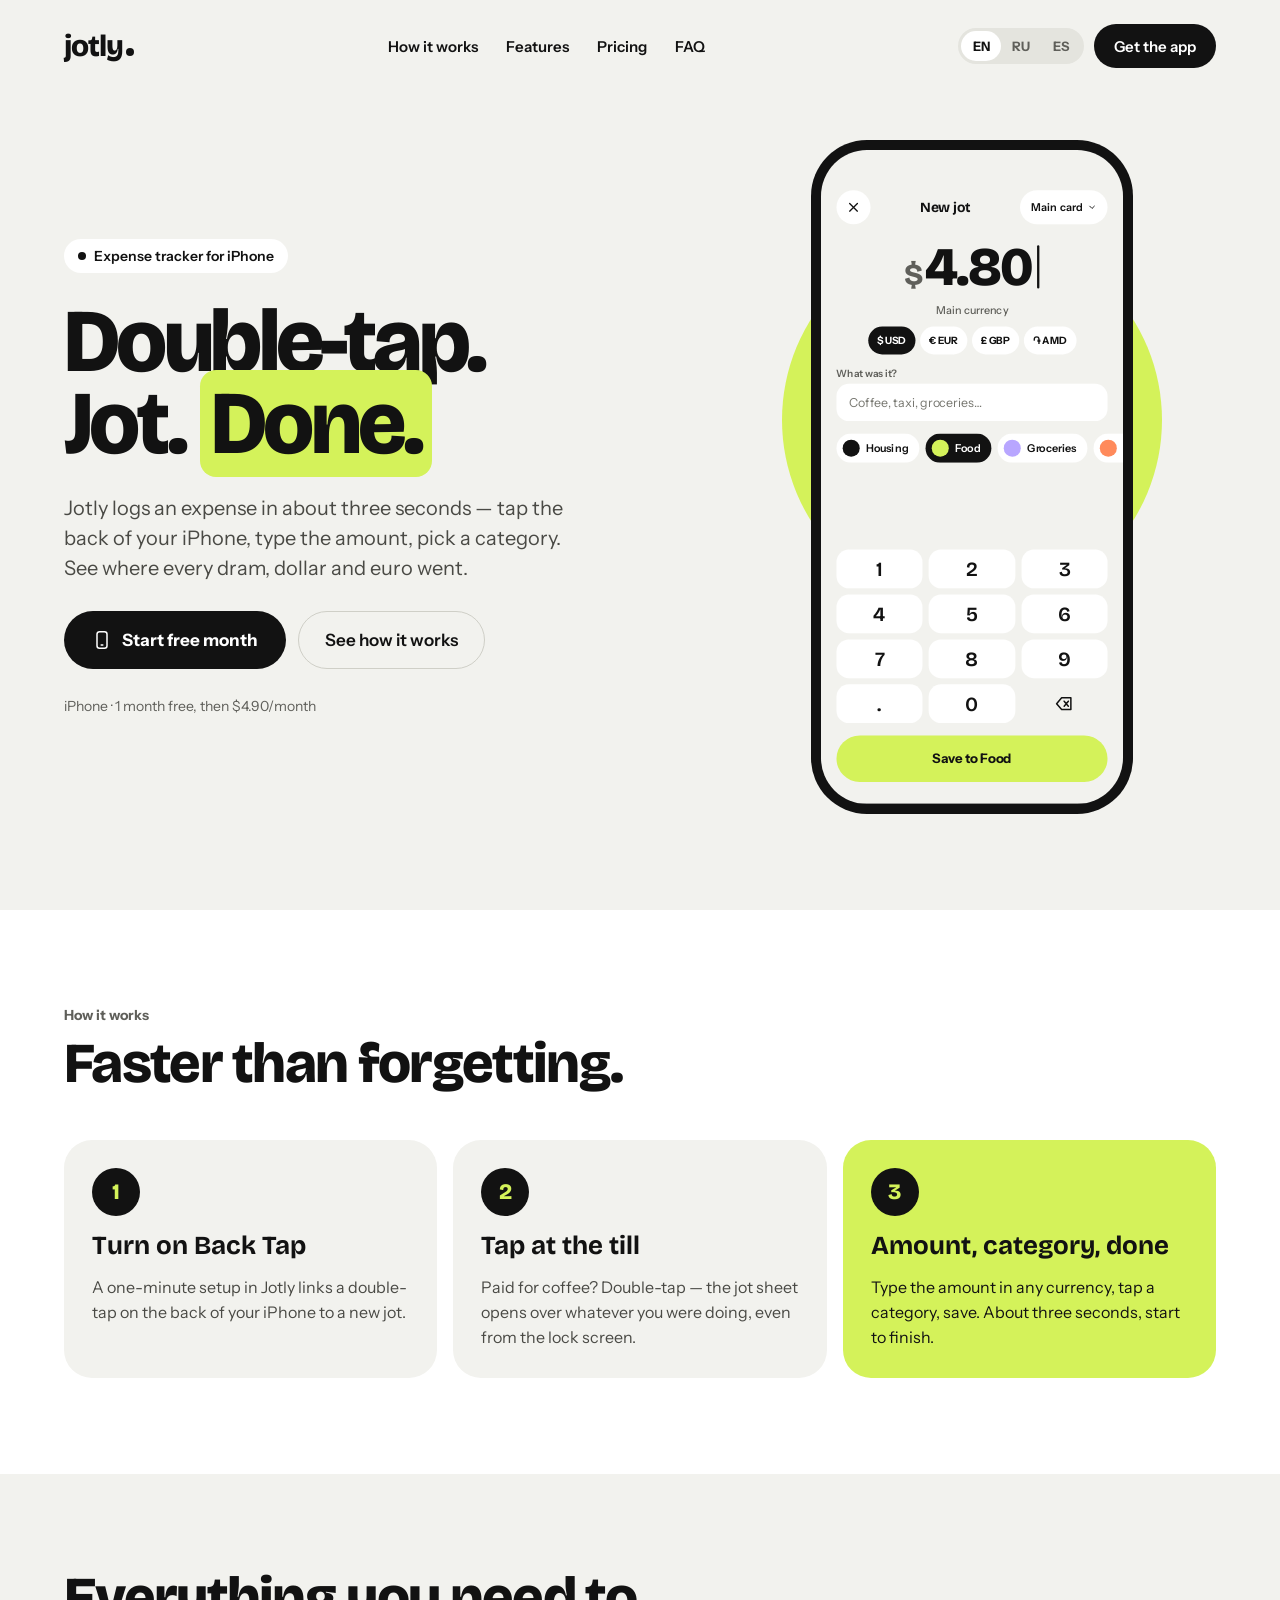
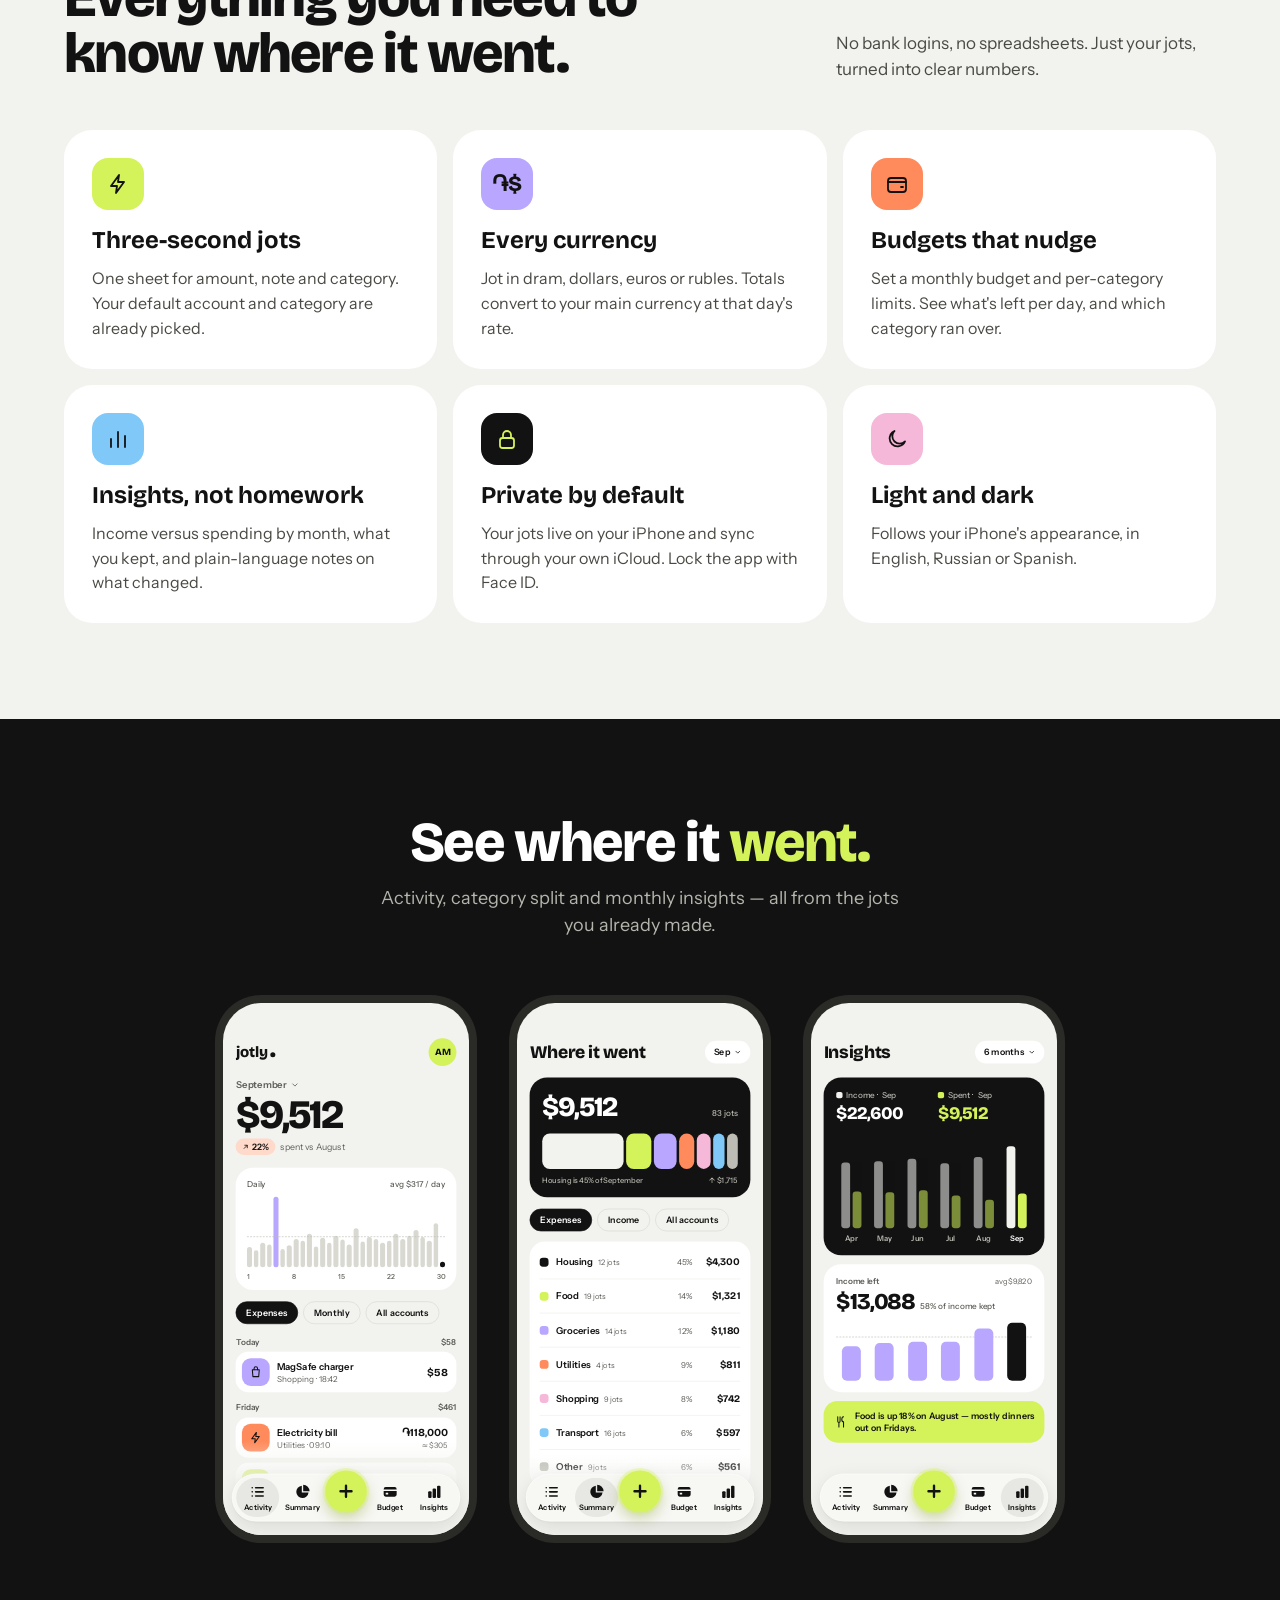
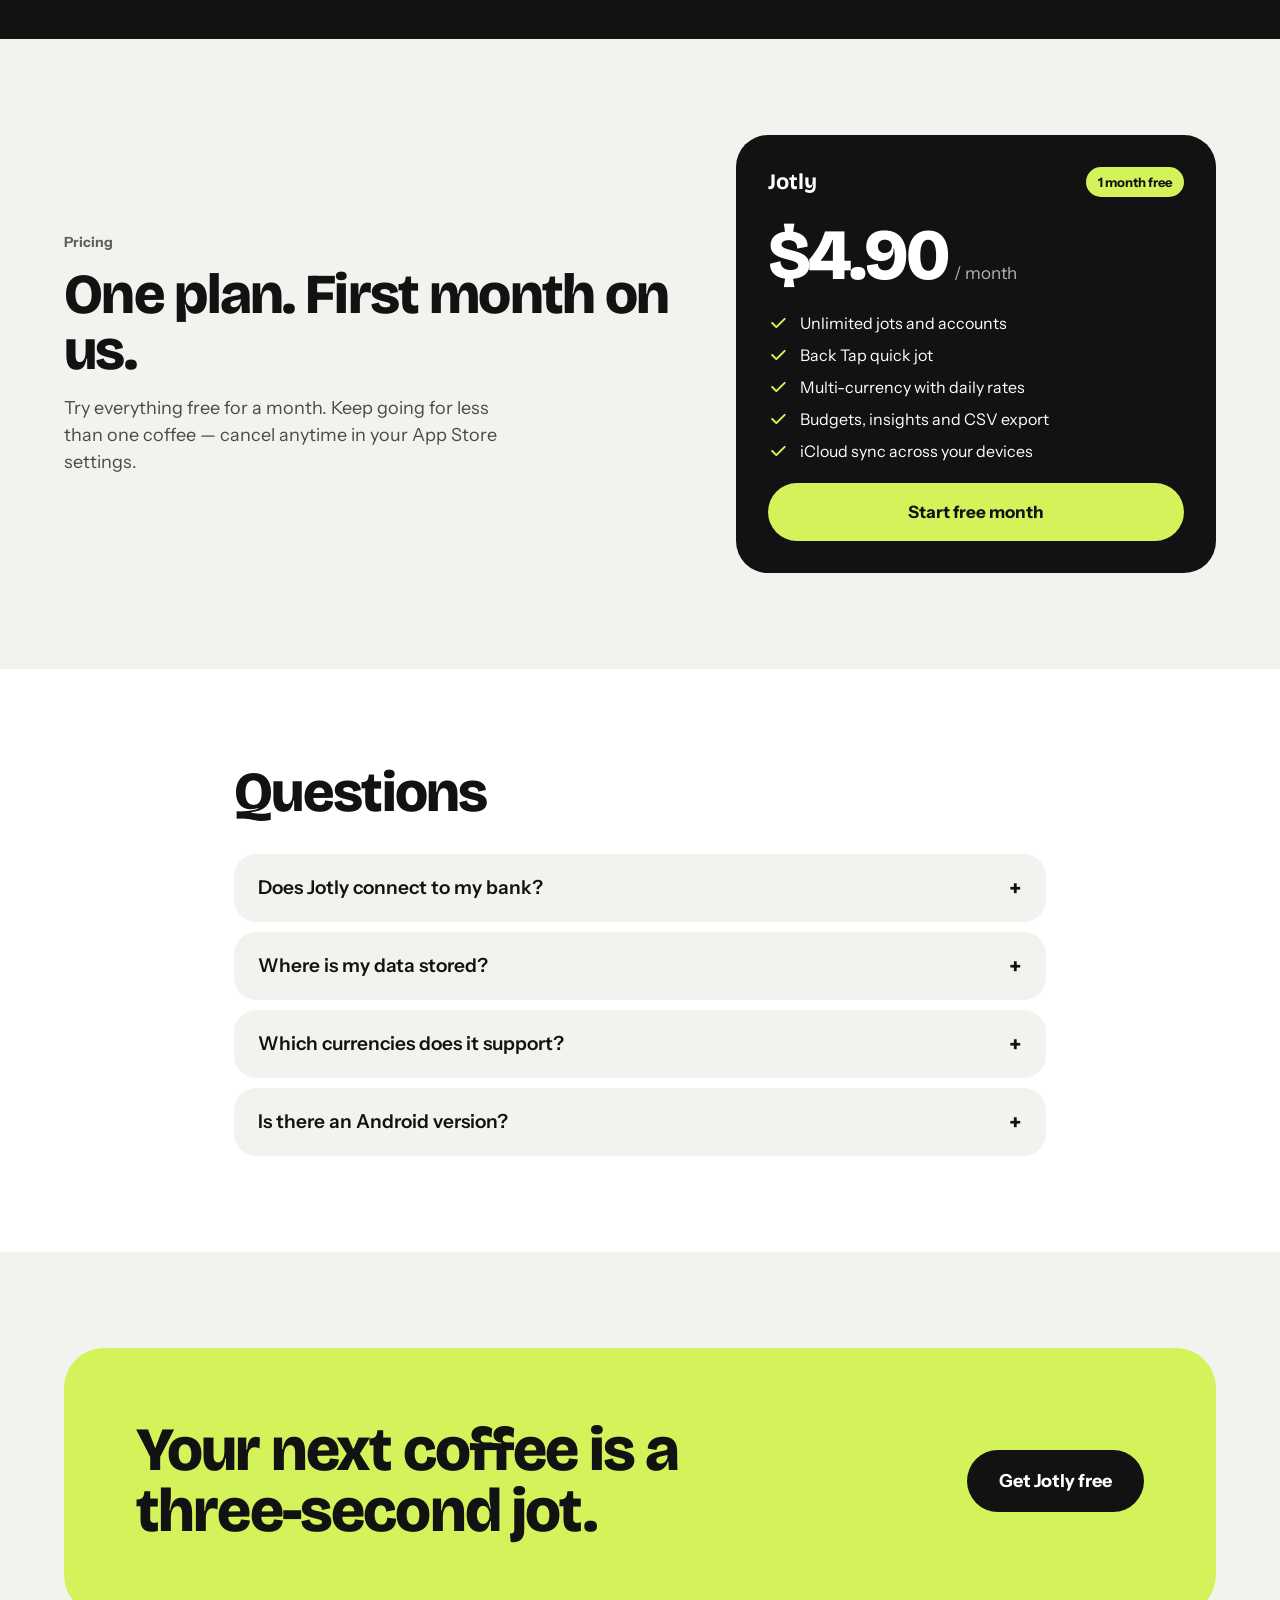
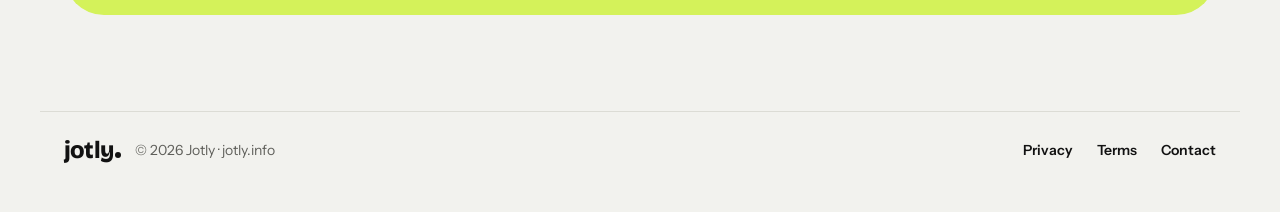
==== index.html @ a73544ff "SEO: sitemap, robots.txt, canonical links, brand structured data, share image - sitemap.xml and robo" ====
<!doctype html>
<html lang="en">
<head>
<meta charset="utf-8">
<meta name="viewport" content="width=device-width, initial-scale=1">
<title>Jotly — Quick Expense Tracker for iPhone</title>
<meta name="description" content="Jotly logs an expense in about three seconds. Double-tap the back of your iPhone, type the amount, pick a category. Multi-currency, budgets and insights.">
<meta name="theme-color" content="#F2F2EE">
<meta property="og:title" content="Jotly — Double-tap. Jot. Done.">
<meta property="og:description" content="Log an expense in about three seconds on iPhone. Multi-currency, budgets and insights.">
<meta property="og:url" content="https://jotly.info/">
<meta property="og:type" content="website">
<meta property="og:site_name" content="Jotly">
<meta property="og:image" content="https://jotly.info/icons/og-image.png">
<meta property="og:image:width" content="1200">
<meta property="og:image:height" content="630">
<meta name="twitter:card" content="summary_large_image">
<meta name="twitter:image" content="https://jotly.info/icons/og-image.png">
<meta name="apple-itunes-app" content="app-id=6829495781">
<link rel="canonical" href="https://jotly.info/">
<script type="application/ld+json">
[
 {
  "@context": "https://schema.org",
  "@type": "WebSite",
  "name": "Jotly",
  "alternateName": [
   "jotly.info",
   "Jotly app"
  ],
  "url": "https://jotly.info/"
 },
 {
  "@context": "https://schema.org",
  "@type": "Organization",
  "name": "Jotly",
  "url": "https://jotly.info/",
  "logo": "https://jotly.info/icons/icon-512.png",
  "sameAs": [
   "https://apps.apple.com/app/jotly-quick-expense-jot/id6829495781"
  ]
 },
 {
  "@context": "https://schema.org",
  "@type": "MobileApplication",
  "name": "Jotly: Quick Expense Jot",
  "operatingSystem": "iOS",
  "applicationCategory": "FinanceApplication",
  "url": "https://jotly.info/",
  "installUrl": "https://apps.apple.com/app/jotly-quick-expense-jot/id6829495781",
  "image": "https://jotly.info/icons/icon-512.png",
  "description": "Log an expense in about three seconds: double-tap the back of your iPhone, type the amount, pick a category. Multi-currency, budgets and insights."
 }
]
</script>
<link rel="icon" href="favicon.ico" sizes="48x48">
<link rel="icon" href="icons/favicon-32.png" type="image/png" sizes="32x32">
<link rel="icon" href="icons/favicon-16.png" type="image/png" sizes="16x16">
<link rel="apple-touch-icon" href="icons/apple-touch-icon.png">
<link rel="manifest" href="site.webmanifest">
<link rel="preconnect" href="https://fonts.googleapis.com">
<link rel="preconnect" href="https://fonts.gstatic.com" crossorigin>
<link rel="stylesheet" href="https://fonts.googleapis.com/css2?family=Bricolage+Grotesque:opsz,wght@12..96,500;12..96,700;12..96,800&family=Instrument+Sans:wght@400;500;600;700&display=swap">
<link rel="stylesheet" href="css/styles.css">
</head>
<body>

<header class="site-header wrap">
  <a href="#top" class="logo" aria-label="Jotly home">jotly<span class="logo-dot"></span></a>
  <nav aria-label="Main" class="main-nav">
    <a href="#how" data-i18n="nav.how">How it works</a>
    <a href="#features" data-i18n="nav.features">Features</a>
    <a href="#pricing" data-i18n="nav.pricing">Pricing</a>
    <a href="#faq" data-i18n="nav.faq">FAQ</a>
  </nav>
  <div class="header-actions">
    <div role="group" aria-label="Language" class="lang">
      <button type="button" data-lang="en" aria-pressed="true">EN</button>
      <button type="button" data-lang="ru" aria-pressed="false">RU</button>
      <button type="button" data-lang="es" aria-pressed="false">ES</button>
    </div>
    <a href="https://apps.apple.com/app/jotly-quick-expense-jot/id6829495781" class="btn btn-dark btn-sm" data-i18n="nav.cta">Get the app</a>
  </div>
</header>

<main>

<section id="top" class="hero wrap">
  <div class="hero-copy">
    <span class="pill"><span class="pill-dot"></span><span data-i18n="hero.badge">Expense tracker for iPhone</span></span>
    <h1 class="hero-title" data-i18n-html="hero.title">Double-tap.<br>Jot. <mark>Done.</mark></h1>
    <p class="hero-lede" data-i18n="hero.lede">Jotly logs an expense in about three seconds — tap the back of your iPhone, type the amount, pick a category. See where every dram, dollar and euro went.</p>
    <div class="hero-ctas">
      <a href="https://apps.apple.com/app/jotly-quick-expense-jot/id6829495781" class="btn btn-dark btn-lg">
        <svg width="20" height="20" viewBox="0 0 24 24" fill="none" stroke="currentColor" stroke-width="1.8" stroke-linecap="round" stroke-linejoin="round" aria-hidden="true"><rect x="6" y="2" width="12" height="20" rx="3"/><path d="M11 18h2"/></svg>
        <span data-i18n="hero.cta">Start free month</span>
      </a>
      <a href="#how" class="btn btn-outline btn-lg" data-i18n="hero.cta2">See how it works</a>
    </div>
    <span class="fine" data-i18n="hero.fine">iPhone · 1 month free, then $4.90/month</span>
  </div>

  <div class="hero-visual">
    <div class="hero-blob" aria-hidden="true"></div>
    <div class="phone phone-lg">
      <div class="phone-screen">
        <div class="screen-scale">
          <!-- Quick jot screen (interactive demo) -->
          <div class="scr scr-jot" id="quickjot">
            <header class="jot-head">
              <span class="circ-btn" aria-hidden="true"><svg width="20" height="20" viewBox="0 0 24 24" fill="none" stroke="currentColor" stroke-width="2" stroke-linecap="round"><path d="M6 6l12 12M18 6L6 18"/></svg></span>
              <span class="jot-title">New jot</span>
              <span class="soft-chip">Main card<svg width="12" height="12" viewBox="0 0 24 24" fill="none" stroke="currentColor" stroke-width="2.4" stroke-linecap="round" stroke-linejoin="round" aria-hidden="true"><path d="M6 9l6 6 6-6"/></svg></span>
            </header>
            <div class="jot-amount-wrap">
              <div class="jot-amount" aria-live="polite">
                <span class="jot-sym" data-jot="sym">$</span>
                <span class="jot-num" data-jot="amount">4.80</span>
                <span class="jot-caret" aria-hidden="true"></span>
              </div>
              <div class="jot-conv" data-jot="conv"></div>
              <div role="group" aria-label="Currency" class="jot-curs" data-jot="curs"></div>
            </div>
            <div class="jot-note">
              <label for="jot-note">What was it?</label>
              <input id="jot-note" type="text" placeholder="Coffee, taxi, groceries…" autocomplete="off">
            </div>
            <div role="group" aria-label="Category" class="jot-cats" data-jot="cats"></div>
            <div class="spacer"></div>
            <div class="jot-keys" data-jot="keys"></div>
            <button type="button" class="jot-save" data-jot="save">Save to Food</button>
          </div>
        </div>
      </div>
    </div>
  </div>
</section>

<section id="how" class="band-white">
  <div class="wrap section stack-48">
    <div class="section-head">
      <span class="kicker" data-i18n="how.kicker">How it works</span>
      <h2 data-i18n="how.title">Faster than forgetting.</h2>
    </div>
    <ol class="steps">
      <li class="step">
        <span class="step-num">1</span>
        <h3 data-i18n="how.s1.t">Turn on Back Tap</h3>
        <p data-i18n="how.s1.p">A one-minute setup in Jotly links a double-tap on the back of your iPhone to a new jot.</p>
      </li>
      <li class="step">
        <span class="step-num">2</span>
        <h3 data-i18n="how.s2.t">Tap at the till</h3>
        <p data-i18n="how.s2.p">Paid for coffee? Double-tap — the jot sheet opens over whatever you were doing, even from the lock screen.</p>
      </li>
      <li class="step step-lime">
        <span class="step-num">3</span>
        <h3 data-i18n="how.s3.t">Amount, category, done</h3>
        <p data-i18n="how.s3.p">Type the amount in any currency, tap a category, save. About three seconds, start to finish.</p>
      </li>
    </ol>
  </div>
</section>

<section id="features" class="wrap section stack-48">
  <div class="features-head">
    <h2 data-i18n="feat.title">Everything you need to know where it went.</h2>
    <p data-i18n="feat.lede">No bank logins, no spreadsheets. Just your jots, turned into clear numbers.</p>
  </div>
  <div class="features">
    <article class="feature">
      <span class="feat-icon" style="--c:var(--lime)"><svg width="24" height="24" viewBox="0 0 24 24" fill="none" stroke="#121212" stroke-width="1.8" stroke-linecap="round" stroke-linejoin="round" aria-hidden="true"><path d="M13 3L5 14h6l-1 7 8-11h-6z"/></svg></span>
      <h3 data-i18n="feat.1.t">Three-second jots</h3>
      <p data-i18n="feat.1.p">One sheet for amount, note and category. Your default account and category are already picked.</p>
    </article>
    <article class="feature">
      <span class="feat-icon feat-icon-text" style="--c:var(--violet)">֏$</span>
      <h3 data-i18n="feat.2.t">Every currency</h3>
      <p data-i18n="feat.2.p">Jot in dram, dollars, euros or rubles. Totals convert to your main currency at that day's rate.</p>
    </article>
    <article class="feature">
      <span class="feat-icon" style="--c:var(--orange)"><svg width="24" height="24" viewBox="0 0 24 24" fill="none" stroke="#121212" stroke-width="1.8" stroke-linecap="round" stroke-linejoin="round" aria-hidden="true"><rect x="3" y="6" width="18" height="14" rx="3"/><path d="M3 10h18M16 15h2"/></svg></span>
      <h3 data-i18n="feat.3.t">Budgets that nudge</h3>
      <p data-i18n="feat.3.p">Set a monthly budget and per-category limits. See what's left per day, and which category ran over.</p>
    </article>
    <article class="feature">
      <span class="feat-icon" style="--c:var(--sky)"><svg width="24" height="24" viewBox="0 0 24 24" fill="none" stroke="#121212" stroke-width="1.8" stroke-linecap="round" stroke-linejoin="round" aria-hidden="true"><path d="M5 20v-8M12 20V5M19 20v-11"/></svg></span>
      <h3 data-i18n="feat.4.t">Insights, not homework</h3>
      <p data-i18n="feat.4.p">Income versus spending by month, what you kept, and plain-language notes on what changed.</p>
    </article>
    <article class="feature">
      <span class="feat-icon" style="--c:var(--ink)"><svg width="24" height="24" viewBox="0 0 24 24" fill="none" stroke="#D4F25A" stroke-width="1.8" stroke-linecap="round" stroke-linejoin="round" aria-hidden="true"><rect x="5" y="11" width="14" height="10" rx="2.5"/><path d="M8 11V8a4 4 0 0 1 8 0v3"/></svg></span>
      <h3 data-i18n="feat.5.t">Private by default</h3>
      <p data-i18n="feat.5.p">Your jots live on your iPhone and sync through your own iCloud. Lock the app with Face ID.</p>
    </article>
    <article class="feature">
      <span class="feat-icon" style="--c:var(--pink)"><svg width="24" height="24" viewBox="0 0 24 24" fill="none" stroke="#121212" stroke-width="1.8" stroke-linecap="round" stroke-linejoin="round" aria-hidden="true"><path d="M20 14.5A8 8 0 1 1 9.5 4a6.5 6.5 0 0 0 10.5 10.5z"/></svg></span>
      <h3 data-i18n="feat.6.t">Light and dark</h3>
      <p data-i18n="feat.6.p">Follows your iPhone's appearance, in English, Russian or Spanish.</p>
    </article>
  </div>
</section>

<section aria-label="App screens" class="band-dark">
  <div class="wrap section screens-section">
    <div class="center-head">
      <h2 data-i18n-html="screens.title">See where it <span class="lime-text">went.</span></h2>
      <p data-i18n="screens.lede">Activity, category split and monthly insights — all from the jots you already made.</p>
    </div>
    <div class="screens">

      <!-- Activity -->
      <div class="phone phone-sm"><div class="phone-screen"><div class="screen-scale">
        <div class="scr scr-tab">
          <header class="tab-head">
            <div class="logo logo-app">jotly<span class="logo-dot"></span></div>
            <span class="avatar">AM</span>
          </header>
          <section class="act-top">
            <span class="month-btn">September<svg width="14" height="14" viewBox="0 0 24 24" fill="none" stroke="currentColor" stroke-width="2.2" stroke-linecap="round" stroke-linejoin="round" aria-hidden="true"><path d="M6 9l6 6 6-6"/></svg></span>
            <div class="big-num">$9,512</div>
            <div class="delta-line"><span class="delta"><svg width="12" height="12" viewBox="0 0 24 24" fill="none" stroke="currentColor" stroke-width="2.6" stroke-linecap="round" stroke-linejoin="round" aria-hidden="true"><path d="M7 17L17 7M9 7h8v8"/></svg>22%</span>spent vs August</div>
          </section>
          <section class="card-white daily">
            <div class="row-between muted-13"><span>Daily</span><span>avg $317 / day</span></div>
            <div class="bars" id="daily-bars"><div class="bars-avg"></div></div>
            <div class="row-between bar-axis"><span>1</span><span>8</span><span>15</span><span>22</span><span>30</span></div>
          </section>
          <div class="chips">
            <span class="chip chip-on">Expenses</span><span class="chip">Monthly</span><span class="chip">All accounts</span>
          </div>
          <section class="tx-list">
            <div class="row-between tx-day"><span>Today</span><span>$58</span></div>
            <div class="tx">
              <div class="tx-icon" style="background:#B8A6FF"><svg width="22" height="22" viewBox="0 0 24 24" fill="none" stroke="#121212" stroke-width="1.8" stroke-linecap="round" stroke-linejoin="round" aria-hidden="true"><path d="M6 8h12l-1 12H7L6 8z"/><path d="M9 8V6a3 3 0 0 1 6 0v2"/></svg></div>
              <div class="tx-main"><span class="tx-name">MagSafe charger</span><span class="tx-meta">Shopping · 18:42</span></div>
              <span class="tx-amt">$58</span>
            </div>
            <div class="row-between tx-day tx-day-gap"><span>Friday</span><span>$461</span></div>
            <div class="tx">
              <div class="tx-icon" style="background:#FF8A5B"><svg width="22" height="22" viewBox="0 0 24 24" fill="none" stroke="#121212" stroke-width="1.8" stroke-linecap="round" stroke-linejoin="round" aria-hidden="true"><path d="M13 3L5 14h6l-1 7 8-11h-6z"/></svg></div>
              <div class="tx-main"><span class="tx-name">Electricity bill</span><span class="tx-meta">Utilities · 09:10</span></div>
              <span class="tx-amt-wrap"><span class="tx-amt">֏118,000</span><span class="tx-conv">≈ $305</span></span>
            </div>
            <div class="tx">
              <div class="tx-icon" style="background:#D4F25A"><svg width="22" height="22" viewBox="0 0 24 24" fill="none" stroke="#121212" stroke-width="1.8" stroke-linecap="round" stroke-linejoin="round" aria-hidden="true"><path d="M7 3v8a2 2 0 0 0 4 0V3M9 13v8M17 3c-2 0-3 2-3 5s1 4 3 4v9"/></svg></div>
              <div class="tx-main"><span class="tx-name">Dinner out</span><span class="tx-meta">Food · 20:15</span></div>
              <span class="tx-amt">$132</span>
            </div>
          </section>
          <div class="fade" aria-hidden="true"></div>
          <div class="tabbar" data-active="activity" aria-hidden="true"></div>
        </div>
      </div></div></div>

      <!-- Summary -->
      <div class="phone phone-sm"><div class="phone-screen"><div class="screen-scale">
        <div class="scr scr-tab">
          <header class="tab-head">
            <span class="scr-h1">Where it went</span>
            <span class="soft-chip soft-chip-sm">Sep<svg width="12" height="12" viewBox="0 0 24 24" fill="none" stroke="currentColor" stroke-width="2.4" stroke-linecap="round" stroke-linejoin="round" aria-hidden="true"><path d="M6 9l6 6 6-6"/></svg></span>
          </header>
          <section class="card-dark sum-card">
            <div class="row-between baseline">
              <span class="dark-num">$9,512</span>
              <span class="grey-13">83 jots</span>
            </div>
            <div class="split" id="sum-split"></div>
            <div class="row-between grey-12 split-foot"><span>Housing is 45% of September</span><span>↑ $1,715</span></div>
          </section>
          <div class="chips">
            <span class="chip chip-on">Expenses</span><span class="chip">Income</span><span class="chip">All accounts</span>
          </div>
          <ul class="cat-list" id="sum-list"></ul>
          <div class="fade fade-130" aria-hidden="true"></div>
          <div class="tabbar" data-active="summary" aria-hidden="true"></div>
        </div>
      </div></div></div>

      <!-- Insights -->
      <div class="phone phone-sm"><div class="phone-screen"><div class="screen-scale">
        <div class="scr scr-tab" id="insights">
          <header class="tab-head">
            <span class="scr-h1">Insights</span>
            <span class="soft-chip soft-chip-sm">6 months<svg width="12" height="12" viewBox="0 0 24 24" fill="none" stroke="currentColor" stroke-width="2.4" stroke-linecap="round" stroke-linejoin="round" aria-hidden="true"><path d="M6 9l6 6 6-6"/></svg></span>
          </header>
          <section class="card-dark ins-card">
            <div class="ins-totals">
              <div class="ins-total"><span class="grey-13 legend"><span class="sw" style="background:#F2F2EE"></span>Income · <span data-ins="name">Sep</span></span><span class="ins-num" data-ins="inc">$22,600</span></div>
              <div class="ins-total"><span class="grey-13 legend"><span class="sw" style="background:#D4F25A"></span>Spent · <span data-ins="name">Sep</span></span><span class="ins-num lime-text" data-ins="exp">$9,512</span></div>
            </div>
            <div class="ins-months" data-ins="months"></div>
          </section>
          <section class="card-white left-card">
            <div class="row-between baseline"><span class="muted-13 bold">Income left</span><span class="muted-12">avg $9,820</span></div>
            <div class="left-line"><span class="left-num" data-ins="left">$13,088</span><span class="muted-13"><span data-ins="rate">58%</span> of income kept</span></div>
            <div class="left-bars" data-ins="leftbars"><div class="left-avg" data-ins="avg"></div></div>
          </section>
          <div class="ins-note">
            <svg width="22" height="22" viewBox="0 0 24 24" fill="none" stroke="#121212" stroke-width="1.8" stroke-linecap="round" stroke-linejoin="round" aria-hidden="true"><path d="M7 3v8a2 2 0 0 0 4 0V3M9 13v8M17 3c-2 0-3 2-3 5s1 4 3 4v9"/></svg>
            <span>Food is up 18% on August — mostly dinners out on Fridays.</span>
          </div>
          <div class="fade fade-120" aria-hidden="true"></div>
          <div class="tabbar" data-active="insights" aria-hidden="true"></div>
        </div>
      </div></div></div>

    </div>
  </div>
</section>

<section id="pricing" class="wrap section pricing">
  <div class="pricing-copy">
    <span class="kicker" data-i18n="price.kicker">Pricing</span>
    <h2 data-i18n="price.title">One plan. First month on us.</h2>
    <p data-i18n="price.lede">Try everything free for a month. Keep going for less than one coffee — cancel anytime in your App Store settings.</p>
  </div>
  <div class="price-card">
    <div class="row-between center">
      <span class="price-name">Jotly</span>
      <span class="lime-badge" data-i18n="price.badge">1 month free</span>
    </div>
    <div class="price"><span class="price-num">$4.90</span><span class="price-per" data-i18n="price.per">/ month</span></div>
    <ul class="checks">
      <li><svg width="20" height="20" viewBox="0 0 24 24" fill="none" stroke="#D4F25A" stroke-width="2.4" stroke-linecap="round" stroke-linejoin="round" aria-hidden="true"><path d="M5 12l5 5L20 7"/></svg><span data-i18n="price.f1">Unlimited jots and accounts</span></li>
      <li><svg width="20" height="20" viewBox="0 0 24 24" fill="none" stroke="#D4F25A" stroke-width="2.4" stroke-linecap="round" stroke-linejoin="round" aria-hidden="true"><path d="M5 12l5 5L20 7"/></svg><span data-i18n="price.f2">Back Tap quick jot</span></li>
      <li><svg width="20" height="20" viewBox="0 0 24 24" fill="none" stroke="#D4F25A" stroke-width="2.4" stroke-linecap="round" stroke-linejoin="round" aria-hidden="true"><path d="M5 12l5 5L20 7"/></svg><span data-i18n="price.f3">Multi-currency with daily rates</span></li>
      <li><svg width="20" height="20" viewBox="0 0 24 24" fill="none" stroke="#D4F25A" stroke-width="2.4" stroke-linecap="round" stroke-linejoin="round" aria-hidden="true"><path d="M5 12l5 5L20 7"/></svg><span data-i18n="price.f4">Budgets, insights and CSV export</span></li>
      <li><svg width="20" height="20" viewBox="0 0 24 24" fill="none" stroke="#D4F25A" stroke-width="2.4" stroke-linecap="round" stroke-linejoin="round" aria-hidden="true"><path d="M5 12l5 5L20 7"/></svg><span data-i18n="price.f5">iCloud sync across your devices</span></li>
    </ul>
    <a href="https://apps.apple.com/app/jotly-quick-expense-jot/id6829495781" class="btn btn-lime btn-lg btn-block" data-i18n="price.cta">Start free month</a>
  </div>
</section>

<section id="faq" class="band-white">
  <div class="wrap-narrow section faq">
    <h2 data-i18n="faq.title">Questions</h2>
    <div class="faq-list">
      <details><summary data-i18n="faq.1.q">Does Jotly connect to my bank?</summary><p data-i18n="faq.1.a">No. You jot what you spend, so nothing needs your bank login. Automatic jots from Apple Wallet payments are coming soon.</p></details>
      <details><summary data-i18n="faq.2.q">Where is my data stored?</summary><p data-i18n="faq.2.a">On your iPhone, synced through your own iCloud account. You can export everything to CSV at any time.</p></details>
      <details><summary data-i18n="faq.3.q">Which currencies does it support?</summary><p data-i18n="faq.3.a">Jot in any currency. Pick a main currency for totals and budgets; each jot keeps its original amount and the rate from that day.</p></details>
      <details><summary data-i18n="faq.4.q">Is there an Android version?</summary><p data-i18n="faq.4.a">Jotly is iPhone-only for now, in English, Russian and Spanish.</p></details>
    </div>
  </div>
</section>

<section class="wrap section">
  <div class="final-cta">
    <h2 data-i18n="final.title">Your next coffee is a three-second jot.</h2>
    <a href="https://apps.apple.com/app/jotly-quick-expense-jot/id6829495781" class="btn btn-dark btn-xl" data-i18n="final.cta">Get Jotly free</a>
  </div>
</section>

</main>

<footer class="site-footer wrap">
  <div class="footer-brand">
    <span class="logo logo-sm">jotly<span class="logo-dot"></span></span>
    <span class="muted-14">© 2026 Jotly · jotly.info</span>
  </div>
  <nav aria-label="Footer" class="footer-nav">
    <a href="privacy.html" data-i18n="foot.privacy">Privacy</a>
    <a href="terms.html" data-i18n="foot.terms">Terms</a>
    <a href="contact.html" data-i18n="foot.contact">Contact</a>
  </nav>
</footer>

<script src="js/main.js"></script>
</body>
</html>
---- css/styles.css ----
/* Jotly website — tokens from the Jotly design canvas */
:root {
  --bg: #F2F2EE;
  --ink: #121212;
  --white: #FFFFFF;
  --lime: #D4F25A;
  --violet: #B8A6FF;
  --orange: #FF8A5B;
  --sky: #7FC8F8;
  --pink: #F5B8D8;
  --text-2: #4A4A45;
  --text-3: #5F5F5A;
  --grey-dark: #B5B5AD;
  --chip-bg: #E4E4DE;
  --line: #CFCFC7;
  --rule: #DCDCD5;
  --display: 'Bricolage Grotesque', system-ui, sans-serif;
  --body: 'Instrument Sans', system-ui, sans-serif;
}

*, *::before, *::after { box-sizing: border-box; }
html { scroll-behavior: smooth; -webkit-text-size-adjust: 100%; }
body { margin: 0; background: var(--bg); color: var(--ink); font-family: var(--body); -webkit-font-smoothing: antialiased; }
a { color: var(--ink); }
a:hover { color: #000; }
img, svg { flex-shrink: 0; }
button { font: inherit; }
:focus-visible { outline: 3px solid var(--ink); outline-offset: 3px; border-radius: 8px; }
.band-dark :focus-visible, .price-card :focus-visible { outline-color: var(--lime); }
@media (prefers-reduced-motion: reduce) { html { scroll-behavior: auto; } }

h2 { margin: 0; font-family: var(--display); font-weight: 800; font-size: clamp(36px, 4.4vw, 60px); line-height: 1; letter-spacing: -0.03em; }
h3 { margin: 0; font-family: var(--display); font-weight: 700; }

.wrap { max-width: 1200px; margin: 0 auto; padding-left: 24px; padding-right: 24px; }
.wrap-narrow { max-width: 860px; margin: 0 auto; padding-left: 24px; padding-right: 24px; }
.section { padding-top: 96px; padding-bottom: 96px; }
.stack-48 { display: flex; flex-direction: column; gap: 48px; }
.band-white { background: var(--white); }
.band-dark { background: var(--ink); color: var(--white); }
.kicker { font-size: 14px; font-weight: 700; color: var(--text-3); }
.lime-text { color: var(--lime); }
.muted-14 { font-size: 14px; color: var(--text-3); }
.fine { font-size: 14px; color: var(--text-3); }

/* Logo */
.logo { display: flex; align-items: baseline; font-family: var(--display); font-weight: 800; font-size: 30px; letter-spacing: -1px; text-decoration: none; color: var(--ink); }
.logo-dot { display: inline-block; width: 8px; height: 8px; border-radius: 4px; background: var(--ink); margin-left: 3px; }
.logo-sm { font-size: 24px; letter-spacing: -0.8px; }
.logo-sm .logo-dot { width: 6px; height: 6px; border-radius: 3px; margin-left: 2px; }

/* Buttons */
.btn { display: inline-flex; align-items: center; justify-content: center; gap: 10px; border-radius: 999px; font-weight: 700; text-decoration: none; white-space: nowrap; }
.btn-sm { height: 44px; padding: 0 20px; font-size: 15px; font-weight: 600; }
.btn-lg { height: 58px; padding: 0 28px; font-size: 17px; }
.btn-xl { height: 62px; padding: 0 32px; font-size: 18px; }
.btn-block { width: 100%; }
.btn-dark { background: var(--ink); color: var(--white); }
.btn-dark:hover { color: var(--white); background: #000; }
.btn-lime { background: var(--lime); color: var(--ink); }
.btn-lime:hover { color: var(--ink); background: #DDF870; }
.btn-outline { border: 1.5px solid var(--line); font-weight: 600; padding: 0 26px; }
.btn-outline:hover { border-color: var(--ink); }

/* Header */
.site-header { padding-top: 24px; padding-bottom: 24px; display: flex; flex-wrap: wrap; align-items: center; justify-content: space-between; gap: 16px; }
.main-nav { display: flex; flex-wrap: wrap; align-items: center; gap: 8px 28px; font-size: 15px; font-weight: 600; }
.main-nav a, .footer-nav a { text-decoration: none; }
.main-nav a:hover, .footer-nav a:hover { text-decoration: underline; text-underline-offset: 4px; }
.header-actions { display: flex; align-items: center; gap: 10px; }
.lang { display: flex; background: var(--chip-bg); border-radius: 18px; padding: 3px; }
.lang button { height: 30px; min-width: 40px; border: 0; border-radius: 15px; background: transparent; color: var(--text-3); font-size: 13px; font-weight: 700; cursor: pointer; }
.lang button[aria-pressed="true"] { background: var(--white); color: var(--ink); }
@media (max-width: 760px) { .main-nav { display: none; } }

/* Hero */
.hero { padding-top: 48px; padding-bottom: 96px; display: flex; flex-wrap: wrap; align-items: center; gap: 56px; }
.hero-copy { flex: 1 1 480px; min-width: 0; display: flex; flex-direction: column; gap: 28px; }
.pill { align-self: flex-start; display: flex; align-items: center; gap: 8px; height: 34px; padding: 0 14px; border-radius: 17px; background: var(--white); font-size: 14px; font-weight: 600; }
.pill-dot { width: 8px; height: 8px; border-radius: 4px; background: var(--ink); }
.hero-title { margin: 0; font-family: var(--display); font-weight: 800; font-size: clamp(52px, 7vw, 104px); line-height: 0.92; letter-spacing: -0.04em; }
html[lang="ru"] .hero-title { font-size: clamp(48px, 6.4vw, 92px); line-height: 0.95; }
html[lang="es"] .hero-title { font-size: clamp(50px, 6.8vw, 100px); line-height: 0.93; }
.hero-title mark { background: var(--lime); color: inherit; border-radius: 0.18em; padding: 0 0.12em; }
.hero-lede { margin: 0; max-width: 520px; font-size: 20px; line-height: 1.5; color: var(--text-2); }
.hero-ctas { display: flex; flex-wrap: wrap; gap: 12px; }
.hero-visual { flex: 1 1 360px; display: flex; justify-content: center; position: relative; }
.hero-blob { position: absolute; width: 380px; height: 380px; border-radius: 50%; background: var(--lime); top: 90px; max-width: 100%; }
@media (max-width: 480px) { .hero-copy { flex-basis: 100%; } }

/* Phone frames — screens are drawn at 390×844 and scaled */
.phone { position: relative; flex-shrink: 0; }
.phone-screen { overflow: hidden; }
.screen-scale { width: 390px; height: 844px; transform-origin: 0 0; transform: scale(var(--s)); }
.phone-lg { width: 322px; height: 674px; padding: 10px; border-radius: 56px; background: var(--ink); }
.phone-lg .phone-screen { width: 302px; height: 654px; border-radius: 46px; }
.phone-lg .screen-scale { --s: 0.7744; }
.phone-sm { width: 262px; height: 548px; padding: 8px; border-radius: 46px; background: #2A2A27; }
.phone-sm .phone-screen { width: 246px; height: 532px; border-radius: 38px; }
.phone-sm .screen-scale { --s: 0.6308; }

/* How it works */
.section-head { display: flex; flex-direction: column; gap: 12px; max-width: 640px; }
.steps { list-style: none; margin: 0; padding: 0; display: grid; grid-template-columns: repeat(auto-fit, minmax(260px, 1fr)); gap: 16px; }
.step { background: var(--bg); border-radius: 28px; padding: 28px; display: flex; flex-direction: column; gap: 14px; }
.step h3 { font-size: 26px; }
.step p { margin: 0; font-size: 16px; line-height: 1.55; color: var(--text-2); }
.step-lime { background: var(--lime); }
.step-lime p { color: var(--ink); }
.step-num { width: 48px; height: 48px; border-radius: 24px; background: var(--ink); color: var(--lime); display: flex; align-items: center; justify-content: center; font-family: var(--display); font-weight: 800; font-size: 22px; }

/* Features */
.features-head { display: flex; flex-wrap: wrap; justify-content: space-between; align-items: flex-end; gap: 16px; }
.features-head h2 { max-width: 640px; }
.features-head p { margin: 0; max-width: 380px; font-size: 17px; line-height: 1.5; color: var(--text-2); }
.features { display: grid; grid-template-columns: repeat(auto-fit, minmax(300px, 1fr)); gap: 16px; }
@media (max-width: 360px) { .features { grid-template-columns: 1fr; } }
.feature { background: var(--white); border-radius: 28px; padding: 28px; display: flex; flex-direction: column; gap: 12px; }
.feature h3 { margin-top: 4px; font-size: 24px; }
.feature p { margin: 0; font-size: 16px; line-height: 1.55; color: var(--text-2); }
.feat-icon { width: 52px; height: 52px; border-radius: 16px; background: var(--c); display: flex; align-items: center; justify-content: center; }
.feat-icon-text { font-family: var(--display); font-weight: 800; font-size: 22px; color: var(--ink); }

/* Screens band */
.screens-section { display: flex; flex-direction: column; align-items: center; gap: 56px; }
.center-head { display: flex; flex-direction: column; align-items: center; gap: 14px; text-align: center; }
.center-head p { margin: 0; max-width: 520px; font-size: 18px; line-height: 1.5; color: var(--grey-dark); }
.screens { display: flex; flex-wrap: wrap; justify-content: center; gap: 32px; }

/* Pricing */
.pricing { display: flex; flex-wrap: wrap; align-items: center; gap: 48px; }
.pricing-copy { flex: 1 1 420px; min-width: 0; display: flex; flex-direction: column; gap: 16px; }
.pricing-copy p { margin: 0; max-width: 460px; font-size: 18px; line-height: 1.5; color: var(--text-2); }
.price-card { flex: 1 1 400px; max-width: 480px; background: var(--ink); color: var(--white); border-radius: 32px; padding: 32px; display: flex; flex-direction: column; gap: 22px; }
@media (max-width: 480px) { .pricing-copy, .price-card { flex-basis: 100%; } .price-card { padding: 24px; } }
.row-between { display: flex; justify-content: space-between; }
.row-between.center { align-items: center; }
.row-between.baseline { align-items: baseline; }
.price-name { font-family: var(--display); font-weight: 700; font-size: 22px; }
.lime-badge { height: 30px; padding: 0 12px; border-radius: 15px; background: var(--lime); color: var(--ink); font-size: 13px; font-weight: 700; display: flex; align-items: center; }
.price { display: flex; align-items: baseline; gap: 6px; }
.price-num { font-family: var(--display); font-weight: 800; font-size: 72px; letter-spacing: -0.04em; line-height: 1; }
.price-per { font-size: 17px; color: var(--grey-dark); }
.checks { list-style: none; margin: 0; padding: 0; display: flex; flex-direction: column; gap: 12px; font-size: 16px; }
.checks li { display: flex; gap: 12px; align-items: center; }

/* FAQ */
.faq { display: flex; flex-direction: column; gap: 32px; }
.faq-list { display: flex; flex-direction: column; gap: 10px; }
.faq details { background: var(--bg); border-radius: 22px; padding: 22px 24px; }
.faq summary { cursor: pointer; font-size: 19px; font-weight: 600; list-style: none; display: flex; justify-content: space-between; gap: 16px; }
.faq summary::-webkit-details-marker { display: none; }
.faq summary::after { content: "+"; font-family: var(--display); font-weight: 700; font-size: 24px; line-height: 1; transition: transform .2s; }
.faq details[open] summary::after { transform: rotate(45deg); }
.faq details p { margin: 12px 0 0; font-size: 16px; line-height: 1.55; color: var(--text-2); }

/* Final CTA */
.final-cta { background: var(--lime); border-radius: 40px; padding: clamp(36px, 6vw, 72px); display: flex; flex-wrap: wrap; align-items: center; justify-content: space-between; gap: 28px; }
.final-cta h2 { max-width: 680px; font-size: clamp(36px, 4.8vw, 64px); }

/* Footer */
.site-footer { padding-top: 24px; padding-bottom: 48px; display: flex; flex-wrap: wrap; justify-content: space-between; align-items: center; gap: 20px; border-top: 1px solid var(--rule); }
.footer-brand { display: flex; align-items: center; gap: 14px; }
.footer-nav { display: flex; flex-wrap: wrap; gap: 24px; font-size: 14px; font-weight: 600; }

/* ───────── App screens (390×844 canvas) ───────── */
.scr { width: 390px; height: 844px; position: relative; overflow: hidden; background: var(--bg); color: var(--ink); font-family: var(--body); }
.scr-tab { padding: 56px 20px 0; }
.scr-jot { padding: 52px 20px 28px; display: flex; flex-direction: column; gap: 16px; }
.spacer { flex: 1; }
.muted-13 { font-size: 13px; color: var(--text-3); font-weight: 500; }
.muted-12 { font-size: 12px; color: var(--text-3); }
.bold { font-weight: 600; }
.grey-13 { font-size: 13px; color: var(--grey-dark); font-weight: 500; }
.grey-12 { font-size: 12px; color: var(--grey-dark); font-weight: 500; }

.soft-chip { height: 44px; padding: 0 14px; border-radius: 22px; background: var(--white); font-size: 14px; font-weight: 600; display: flex; align-items: center; gap: 6px; }
.soft-chip-sm { height: 36px; border-radius: 18px; }
.circ-btn { width: 44px; height: 44px; border-radius: 22px; background: var(--white); display: flex; align-items: center; justify-content: center; }

/* Quick jot */
.jot-head { display: flex; align-items: center; justify-content: space-between; height: 44px; }
.jot-title { font-family: var(--display); font-weight: 700; font-size: 18px; }
.jot-amount-wrap { display: flex; flex-direction: column; align-items: center; gap: 8px; }
.jot-amount { display: flex; align-items: baseline; justify-content: center; gap: 4px; height: 78px; font-family: var(--display); font-weight: 800; letter-spacing: -2.5px; }
.jot-sym { font-size: 40px; color: var(--text-3); }
.jot-num { font-size: 70px; line-height: 78px; }
.jot-num.empty { color: #BDBDB5; }
.jot-caret { display: inline-block; width: 3px; height: 56px; background: var(--ink); border-radius: 2px; margin-left: 4px; align-self: center; animation: blink 1.1s steps(1) infinite; }
@keyframes blink { 50% { opacity: 0; } }
@media (prefers-reduced-motion: reduce) { .jot-caret { animation: none; } }
.jot-conv { height: 18px; font-size: 14px; color: var(--text-3); font-weight: 500; }
.jot-curs { display: flex; gap: 6px; justify-content: center; margin-top: 4px; }
.jot-curs button { height: 36px; padding: 0 12px; border-radius: 18px; border: 0; background: var(--white); color: var(--ink); font-size: 13px; font-weight: 700; cursor: pointer; }
.jot-curs button[aria-pressed="true"] { background: var(--ink); color: var(--white); }
.jot-note { display: flex; flex-direction: column; gap: 6px; }
.jot-note label { font-size: 13px; font-weight: 600; color: var(--text-3); }
.jot-note input { height: 48px; border: 0; border-radius: 16px; background: var(--white); padding: 0 16px; font: inherit; font-size: 16px; color: var(--ink); }
.jot-note input::placeholder { color: #76766F; }
.jot-cats { display: flex; gap: 8px; overflow-x: auto; margin: 0 -20px; padding: 0 20px; scrollbar-width: none; }
.jot-cats::-webkit-scrollbar { display: none; }
.jot-cats button { height: 38px; padding: 0 14px 0 8px; border-radius: 19px; flex-shrink: 0; white-space: nowrap; border: 0; background: var(--white); color: var(--ink); font-size: 14px; font-weight: 600; display: flex; align-items: center; gap: 8px; cursor: pointer; }
.jot-cats button[aria-pressed="true"] { background: var(--ink); color: var(--white); }
.jot-cats .dot { width: 22px; height: 22px; border-radius: 11px; }
.jot-keys { display: grid; grid-template-columns: repeat(3, minmax(0, 1fr)); gap: 8px; }
.jot-keys button { height: 50px; border: 0; border-radius: 16px; background: var(--white); color: var(--ink); font-family: var(--display); font-size: 26px; font-weight: 600; cursor: pointer; display: flex; align-items: center; justify-content: center; }
.jot-keys button:active { background: var(--chip-bg); }
.jot-keys button.back { background: transparent; }
.jot-save { height: 60px; border: 0; border-radius: 30px; background: var(--lime); color: var(--ink); font-size: 17px; font-weight: 700; cursor: pointer; transition: background .2s, color .2s; }
.jot-save.saved { background: var(--ink); color: var(--lime); }

/* Shared tab screen parts */
.tab-head { display: flex; align-items: center; justify-content: space-between; height: 44px; }
.logo-app { font-size: 24px; letter-spacing: -0.5px; gap: 2px; }
.logo-app .logo-dot { margin-left: 2px; }
.avatar { width: 44px; height: 44px; border-radius: 22px; background: var(--lime); display: flex; align-items: center; justify-content: center; font-family: var(--display); font-weight: 800; font-size: 15px; letter-spacing: -0.3px; }
.scr-h1 { font-family: var(--display); font-weight: 800; font-size: 28px; letter-spacing: -0.5px; }
.card-white { background: var(--white); border-radius: 28px; }
.card-dark { background: var(--ink); color: var(--white); border-radius: 28px; padding: 20px; }
.chips { display: flex; gap: 8px; margin-top: 18px; }
.chip { height: 36px; padding: 0 16px; border-radius: 18px; border: 1.5px solid #D9D9D2; font-size: 14px; font-weight: 600; display: flex; align-items: center; }
.chip-on { background: var(--ink); color: var(--white); border-color: var(--ink); }
.fade { position: absolute; left: 0; right: 0; bottom: 0; height: 150px; background: linear-gradient(rgba(242,242,238,0), var(--bg) 55%); }
.fade-130 { height: 130px; }
.fade-120 { height: 120px; }
.tabbar { position: absolute; left: 14px; right: 14px; bottom: 22px; height: 76px; box-sizing: border-box; background: #F7F7F4; border: 1.5px solid var(--white); border-radius: 38px; box-shadow: 0 10px 30px rgba(18,18,18,0.10), 0 1px 3px rgba(18,18,18,0.06); display: flex; align-items: center; justify-content: space-between; padding: 0 6px; }
.tabbar .tab { width: 68px; height: 62px; border-radius: 31px; color: var(--ink); display: flex; flex-direction: column; align-items: center; justify-content: center; gap: 3px; font-size: 12px; font-weight: 600; }
.tabbar .tab.on { background: #E7E7E3; }
.tabbar .tab-plus { width: 66px; height: 66px; flex-shrink: 0; margin-top: -20px; border-radius: 33px; background: var(--lime); color: var(--ink); display: flex; align-items: center; justify-content: center; box-shadow: 0 0 0 4px rgba(212,242,90,0.35), 0 10px 22px rgba(120,150,20,0.35); }

/* Activity */
.act-top { margin-top: 20px; display: flex; flex-direction: column; gap: 6px; }
.month-btn { display: flex; align-items: center; gap: 6px; font-size: 15px; font-weight: 600; color: var(--text-3); }
.big-num { font-family: var(--display); font-weight: 800; font-size: 64px; line-height: 1; letter-spacing: -2.5px; }
.delta-line { display: flex; align-items: center; gap: 8px; font-size: 14px; color: var(--text-3); }
.delta { display: inline-flex; align-items: center; gap: 4px; background: #FFD9C9; color: var(--ink); font-weight: 600; padding: 4px 10px; border-radius: 999px; }
.daily { margin-top: 20px; padding: 18px 18px 14px; }
.bars { position: relative; height: 112px; margin-top: 12px; display: flex; align-items: flex-end; gap: 3px; }
.bars-avg { position: absolute; left: 0; right: 0; bottom: 48px; border-top: 1.5px dashed #BDBDB5; }
.bars .bar { flex: 1; border-radius: 4px; }
.bar-axis { margin-top: 8px; font-size: 11px; color: var(--text-3); font-weight: 500; }
.tx-list { margin-top: 20px; display: flex; flex-direction: column; gap: 8px; }
.tx-day { font-size: 13px; font-weight: 600; color: var(--text-3); }
.tx-day-gap { margin-top: 8px; }
.tx { display: flex; align-items: center; gap: 12px; background: var(--white); border-radius: 20px; padding: 10px 14px 10px 10px; }
.tx-icon { width: 44px; height: 44px; border-radius: 14px; display: flex; align-items: center; justify-content: center; }
.tx-main { flex: 1; display: flex; flex-direction: column; gap: 2px; }
.tx-name { font-weight: 600; font-size: 15px; }
.tx-meta { font-size: 13px; color: var(--text-3); }
.tx-amt { font-family: var(--display); font-weight: 700; font-size: 17px; }
.tx-amt-wrap { display: flex; flex-direction: column; align-items: flex-end; gap: 1px; }
.tx-conv { font-size: 12px; color: var(--text-3); }

/* Summary */
.sum-card { margin-top: 18px; }
.dark-num { font-family: var(--display); font-weight: 800; font-size: 44px; letter-spacing: -1.5px; }
.split { display: flex; gap: 4px; height: 56px; margin-top: 16px; }
.split span { border-radius: 12px; }
.split-foot { margin-top: 10px; }
.cat-list { list-style: none; margin: 16px 0 0; background: var(--white); border-radius: 24px; padding: 6px 16px; }
.cat-list li { display: flex; align-items: center; gap: 12px; height: 54px; border-bottom: 1px solid #ECECE6; }
.cat-list li:last-child { border-bottom-color: transparent; }
.cat-sw { width: 14px; height: 14px; border-radius: 5px; flex-shrink: 0; }
.cat-name { flex: 1; display: flex; align-items: baseline; gap: 8px; }
.cat-name b { font-weight: 600; font-size: 15px; }
.cat-name small { font-size: 12px; color: var(--text-3); }
.cat-pct { font-size: 13px; color: var(--text-3); width: 40px; text-align: right; }
.cat-amt { font-family: var(--display); font-weight: 700; font-size: 16px; width: 64px; text-align: right; }

/* Insights */
.ins-card { margin-top: 18px; }
.ins-totals { display: grid; grid-template-columns: repeat(2, minmax(0, 1fr)); gap: 12px; }
.ins-total { display: flex; flex-direction: column; gap: 4px; }
.legend { display: flex; align-items: center; gap: 6px; }
.sw { width: 10px; height: 10px; border-radius: 3px; }
.ins-num { font-family: var(--display); font-weight: 800; font-size: 28px; letter-spacing: -1px; }
.ins-months { display: flex; align-items: flex-end; justify-content: space-between; height: 170px; margin-top: 18px; }
.ins-months button { display: flex; flex-direction: column; align-items: center; gap: 8px; width: 48px; height: 170px; justify-content: flex-end; border: 0; padding: 0; background: transparent; cursor: pointer; color: var(--grey-dark); font-size: 12px; font-weight: 600; }
.ins-months button[aria-pressed="true"] { color: var(--white); }
.ins-pair { display: flex; align-items: flex-end; gap: 4px; opacity: .55; }
.ins-months button[aria-pressed="true"] .ins-pair { opacity: 1; }
.ins-pair span { width: 14px; border-radius: 5px; }
.left-card { margin-top: 14px; padding: 18px 20px; }
.left-line { display: flex; align-items: baseline; gap: 8px; margin-top: 4px; }
.left-num { font-family: var(--display); font-weight: 800; font-size: 36px; letter-spacing: -1.2px; }
.left-bars { position: relative; display: flex; align-items: flex-end; justify-content: space-between; height: 92px; margin-top: 12px; padding: 0 9px; }
.left-avg { position: absolute; left: 0; right: 0; border-top: 1.5px dashed #BDBDB5; }
.left-bars .lb { position: relative; width: 30px; border-radius: 8px; }
.ins-note { margin-top: 14px; display: flex; align-items: center; gap: 12px; background: var(--lime); border-radius: 22px; padding: 14px 16px; font-size: 14px; font-weight: 600; line-height: 1.35; }

/* ───────── Inner pages: Privacy, Terms, Contact ───────── */
.page-nav { display: flex; flex-wrap: wrap; align-items: center; gap: 8px 28px; font-size: 15px; font-weight: 600; }
.page-nav a { text-decoration: none; color: var(--text-2); }
.page-nav a:hover { color: var(--ink); }
.page-nav a[aria-current="page"] { color: var(--ink); padding-bottom: 2px; border-bottom: 2px solid var(--ink); }
.page-hero { padding-top: 40px; padding-bottom: 56px; display: flex; flex-direction: column; gap: 18px; }
.page-hero h1 { margin: 0; font-family: var(--display); font-weight: 800; font-size: clamp(48px, 6vw, 88px); line-height: 0.95; letter-spacing: -0.04em; }
.page-hero h1 mark { background: var(--lime); color: inherit; border-radius: 0.18em; padding: 0 0.12em; }
.page-hero p { margin: 0; max-width: 680px; font-size: 20px; line-height: 1.5; color: var(--text-2); }
.page-body { padding-bottom: 96px; display: flex; flex-wrap: wrap; align-items: flex-start; gap: 48px; }

.legal-aside { flex: 1 1 260px; display: flex; flex-direction: column; gap: 16px; }
@media (min-width: 900px) { .legal-aside { position: sticky; top: 24px; } }
.short { background: var(--lime); border-radius: 28px; padding: 26px; display: flex; flex-direction: column; gap: 14px; }
.short h2 { font-size: 22px; letter-spacing: 0; line-height: 1.2; }
.short ul { list-style: none; margin: 0; padding: 0; display: flex; flex-direction: column; gap: 12px; font-size: 15px; line-height: 1.45; font-weight: 500; }
.short li { display: flex; gap: 12px; align-items: flex-start; }
.short li svg { margin-top: 1px; }
.toc { background: var(--white); border-radius: 24px; padding: 22px 26px; }
.toc h2 { margin: 0 0 12px; font-family: var(--body); font-size: 13px; font-weight: 700; color: var(--text-3); letter-spacing: 0; line-height: 1.3; }
.toc ol { margin: 0; padding-left: 20px; display: flex; flex-direction: column; gap: 10px; }
.toc a { text-decoration: none; font-size: 15px; font-weight: 500; color: var(--text-2); }
.toc a:hover { color: var(--ink); text-decoration: underline; text-underline-offset: 3px; }

.legal { flex: 999 1 560px; min-width: 0; max-width: 760px; background: var(--white); border-radius: 32px; padding: clamp(28px, 4vw, 56px); display: flex; flex-direction: column; gap: 36px; }
.legal section { display: flex; flex-direction: column; gap: 14px; padding-top: 8px; scroll-margin-top: 24px; }
.legal h2 { font-weight: 700; font-size: 28px; letter-spacing: -0.5px; line-height: 1.15; }
.legal h2 .n { color: #8A8A83; margin-right: 10px; }
.legal p, .legal ul { margin: 0; font-size: 17px; line-height: 1.65; color: #34342F; }
.legal ul { padding-left: 22px; display: flex; flex-direction: column; gap: 8px; }

/* Contact */
.contact-card { flex: 999 1 560px; min-width: 0; background: var(--white); border-radius: 32px; padding: clamp(28px, 4vw, 48px); }
.form { display: flex; flex-direction: column; gap: 20px; }
.form h2, .sent h2 { font-size: 30px; letter-spacing: -0.5px; }
.form-row { display: grid; grid-template-columns: repeat(auto-fit, minmax(220px, 1fr)); gap: 16px; }
.field { display: flex; flex-direction: column; gap: 8px; }
.field label, .form legend { font-size: 14px; font-weight: 600; }
.field input, .field textarea { box-sizing: border-box; border: 1.5px solid var(--rule); border-radius: 16px; background: var(--bg); padding: 0 16px; font: inherit; font-size: 16px; color: var(--ink); }
.field input { height: 52px; }
.field textarea { padding: 14px 16px; line-height: 1.5; resize: vertical; }
.field input:focus, .field textarea:focus { outline: none; border-color: var(--ink); }
.field-error { font-size: 13px; color: #B3261E; font-weight: 600; }
.field input[aria-invalid="true"], .field textarea[aria-invalid="true"] { border-color: #B3261E; }
.form fieldset { margin: 0; padding: 0; border: 0; display: flex; flex-direction: column; gap: 10px; }
.form legend { margin-bottom: 10px; padding: 0; }
.topics { display: flex; flex-wrap: wrap; gap: 8px; }
.topics button { height: 44px; padding: 0 18px; border-radius: 22px; border: 1.5px solid var(--rule); background: transparent; color: var(--ink); font-size: 15px; font-weight: 600; cursor: pointer; }
.topics button[aria-pressed="true"] { background: var(--ink); color: var(--white); border-color: var(--ink); }
.form-foot { display: flex; flex-wrap: wrap; align-items: center; justify-content: space-between; gap: 16px; }
.form-foot small { font-size: 13px; color: var(--text-3); max-width: 380px; line-height: 1.45; }
.btn-send { height: 56px; padding: 0 30px; border-radius: 28px; border: 0; background: var(--ink); color: var(--white); font-size: 17px; font-weight: 700; display: inline-flex; align-items: center; gap: 10px; cursor: pointer; }
.btn-send:hover { background: #000; }
.sent { display: flex; flex-direction: column; align-items: flex-start; gap: 16px; padding: 24px 0; }
.sent p { margin: 0; font-size: 17px; line-height: 1.55; color: var(--text-2); }
.sent-icon { width: 64px; height: 64px; border-radius: 32px; background: var(--lime); display: flex; align-items: center; justify-content: center; }
.btn-ghost { height: 48px; padding: 0 22px; border-radius: 24px; border: 1.5px solid var(--rule); background: transparent; color: var(--ink); font-size: 15px; font-weight: 600; cursor: pointer; }
.contact-aside { flex: 1 1 300px; display: flex; flex-direction: column; gap: 16px; }
.c-card { background: var(--white); border-radius: 28px; padding: 26px; display: flex; flex-direction: column; gap: 10px; }
.c-card h2 { font-weight: 700; font-size: 22px; letter-spacing: 0; line-height: 1.2; }
.c-card p { margin: 0; font-size: 14px; line-height: 1.5; color: var(--text-3); }
.c-card a.mail { font-size: 17px; font-weight: 600; }
.c-card-dark { background: var(--ink); color: var(--white); }
.c-card-dark h2 { margin-top: 6px; }
.c-card-dark a.mail { color: var(--lime); }
.c-card-dark p { color: var(--grey-dark); }
.c-icon { width: 48px; height: 48px; border-radius: 15px; background: var(--lime); display: flex; align-items: center; justify-content: center; }
.c-link { flex-direction: row; align-items: center; justify-content: space-between; gap: 12px; text-decoration: none; }
.c-link span { display: flex; flex-direction: column; gap: 6px; }
.c-link b { font-family: var(--display); font-weight: 700; font-size: 22px; }
.c-link small { font-size: 14px; color: var(--text-3); }
.c-link:hover { outline: 1.5px solid var(--ink); outline-offset: -1.5px; }
.page-body-tight { gap: 24px; }
[hidden] { display: none !important; }
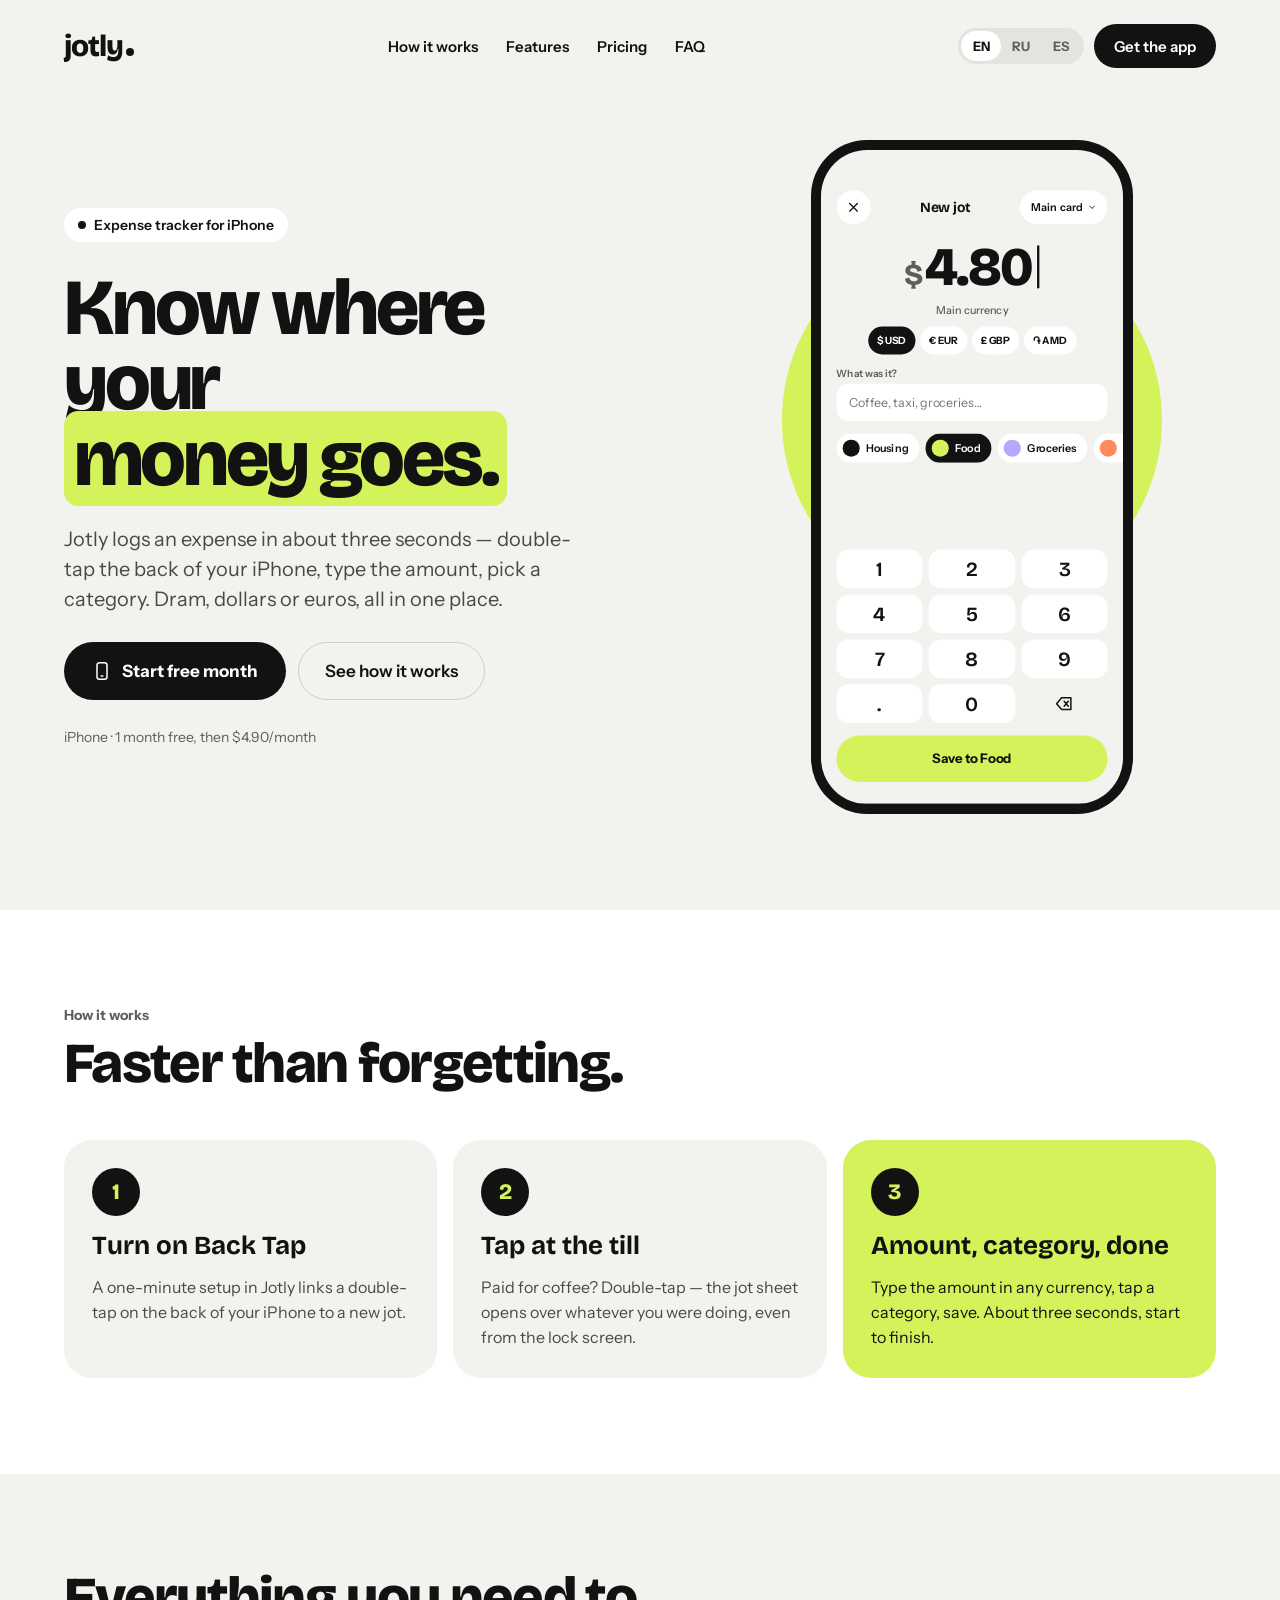
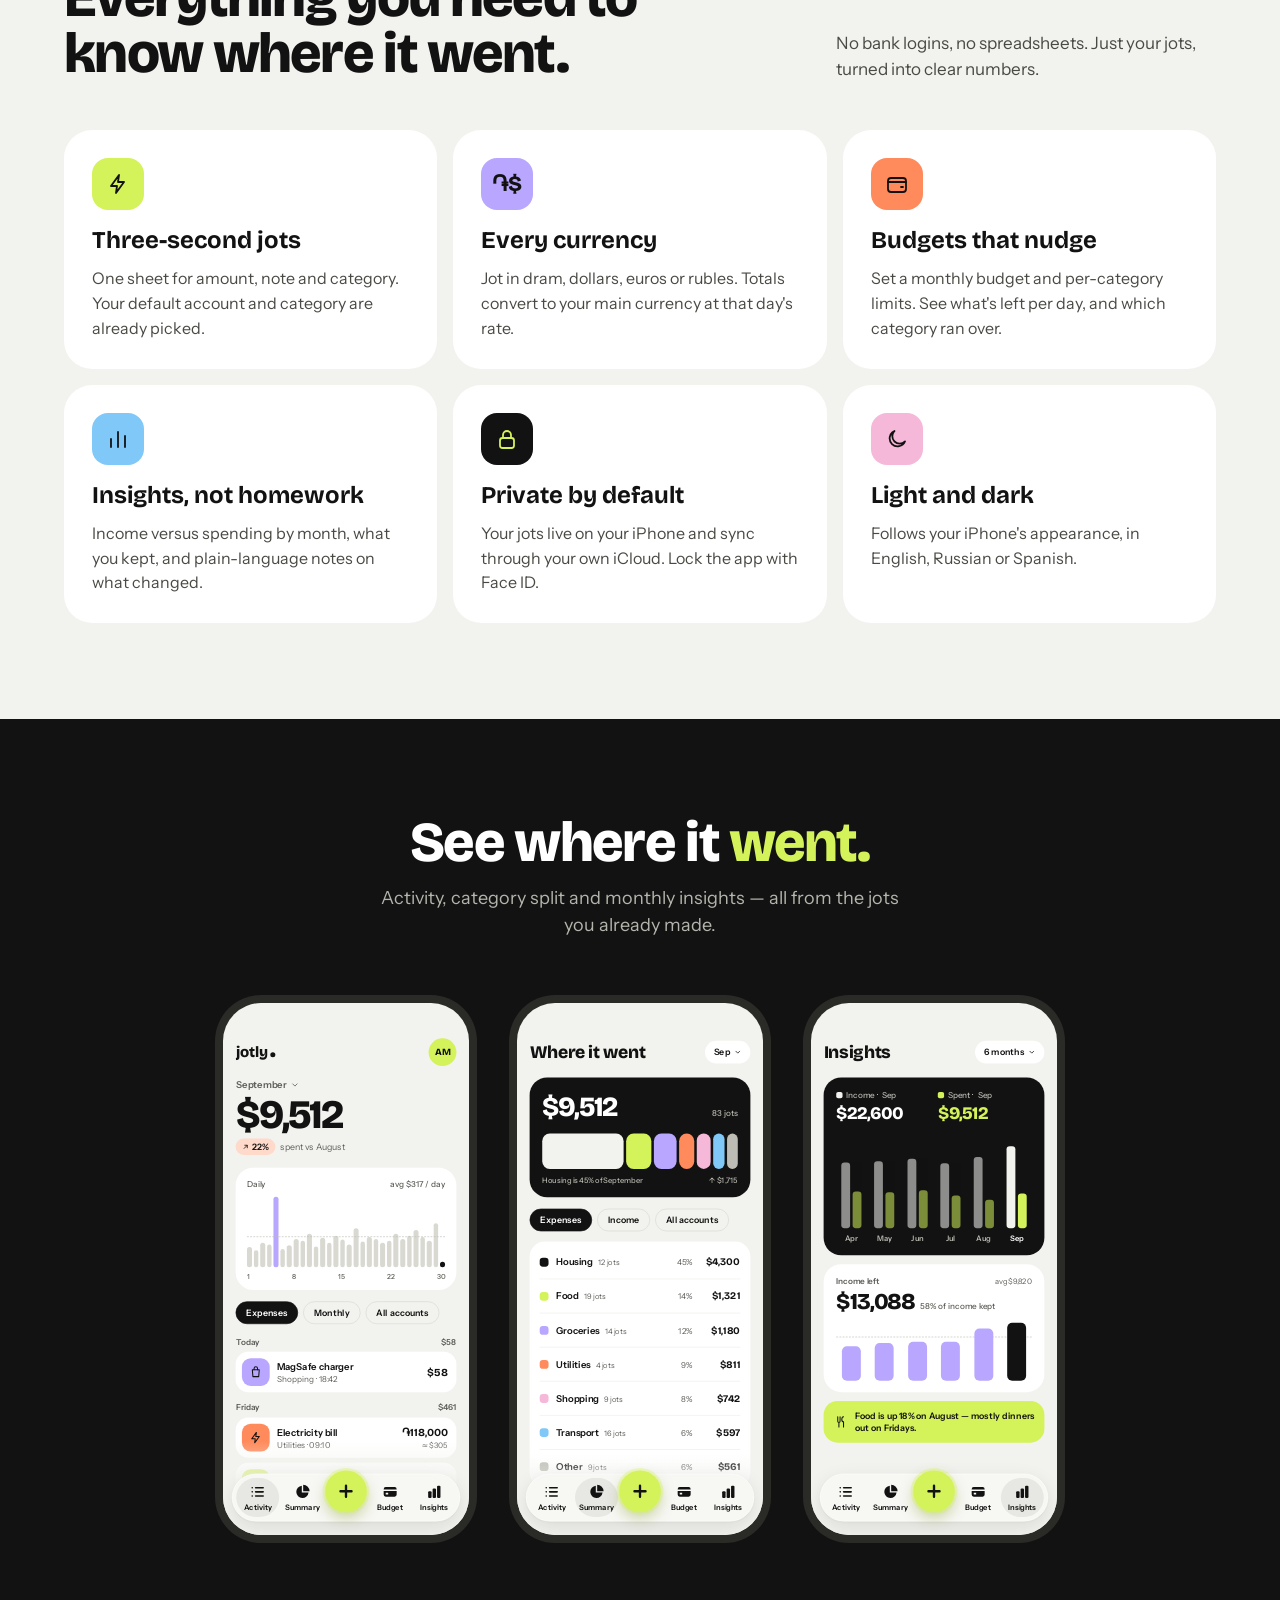
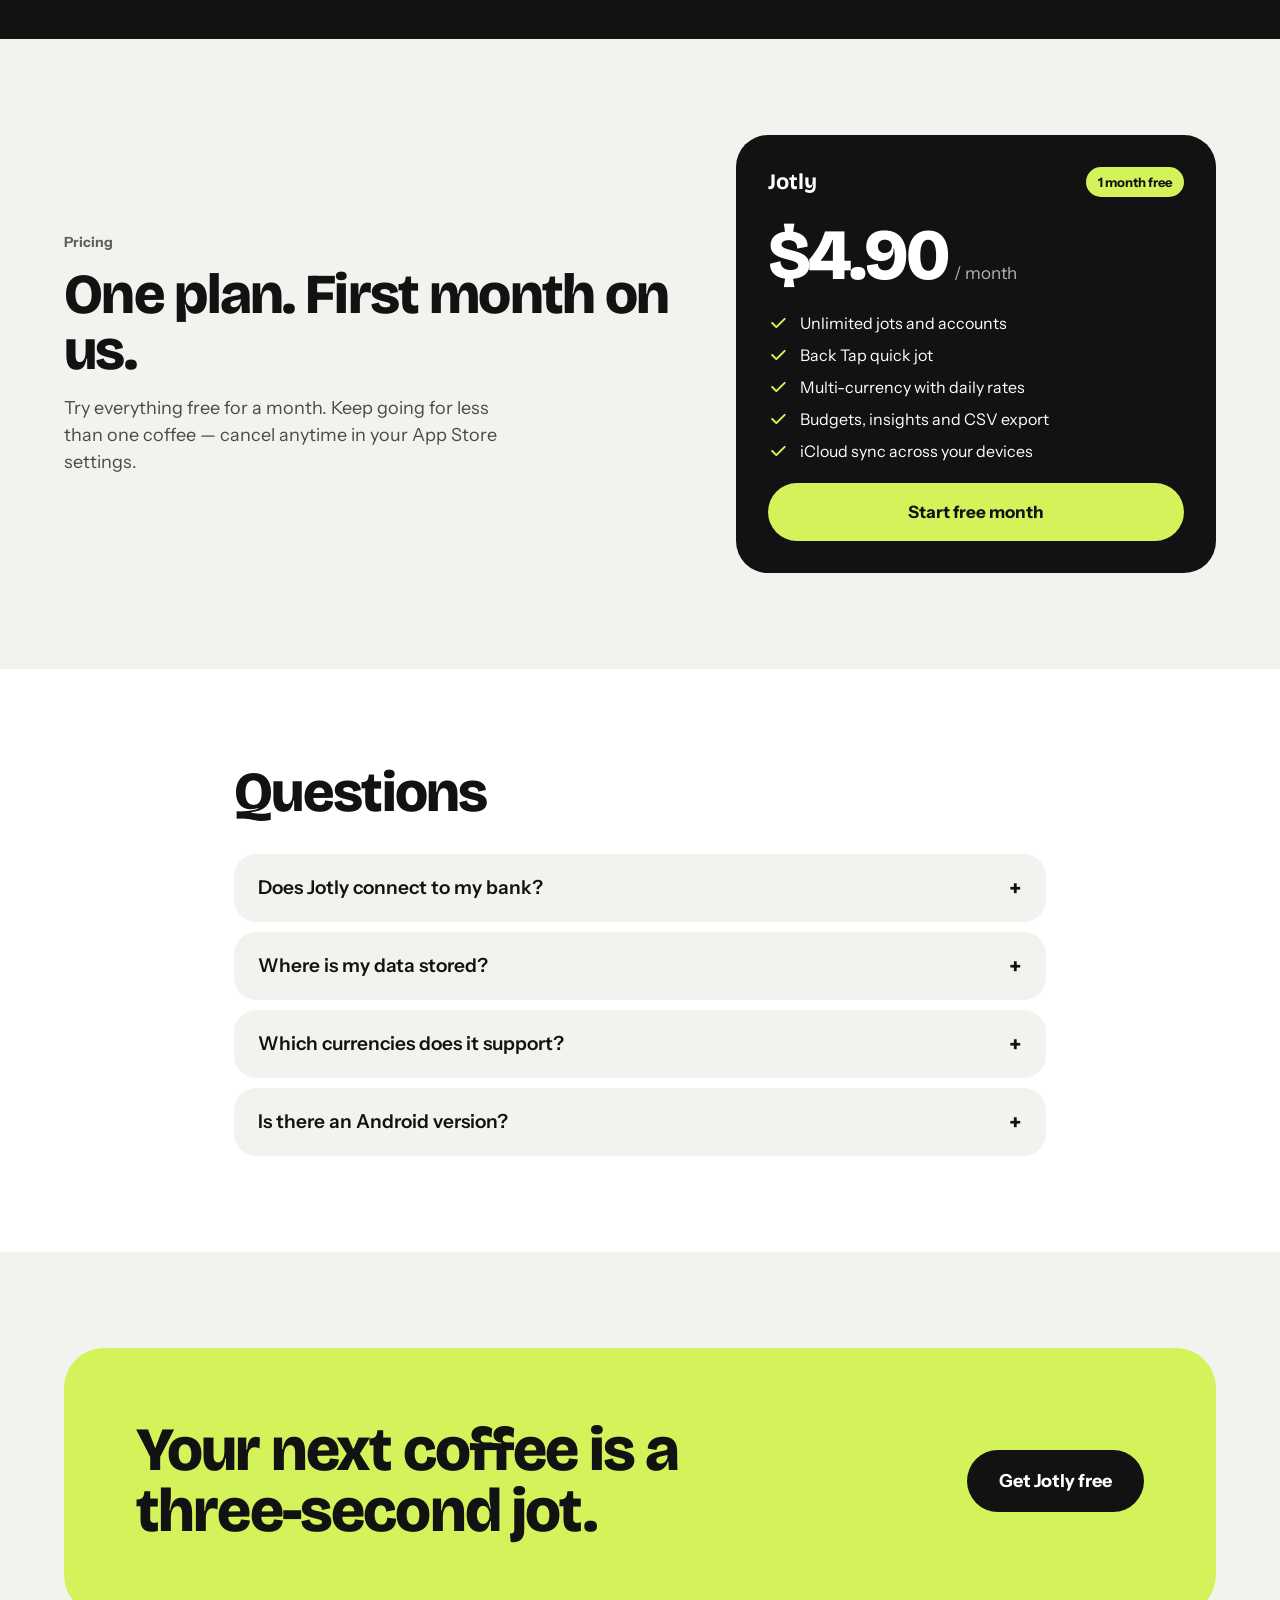
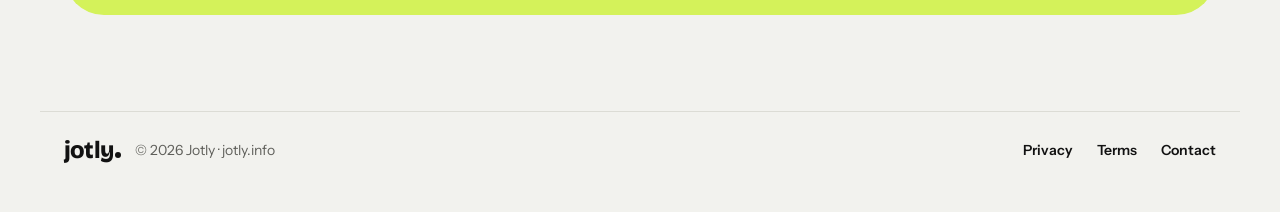
==== commit 7adc79ed: "New hero headline: Know where your money goes - Clearer headline in EN / RU / ES; the 3-second speed" ====
--- a/index.html
+++ b/index.html
@@ -6,7 +6,7 @@
 <title>Jotly — Quick Expense Tracker for iPhone</title>
 <meta name="description" content="Jotly logs an expense in about three seconds. Double-tap the back of your iPhone, type the amount, pick a category. Multi-currency, budgets and insights.">
 <meta name="theme-color" content="#F2F2EE">
-<meta property="og:title" content="Jotly — Double-tap. Jot. Done.">
+<meta property="og:title" content="Jotly — Know where your money goes">
 <meta property="og:description" content="Log an expense in about three seconds on iPhone. Multi-currency, budgets and insights.">
 <meta property="og:url" content="https://jotly.info/">
 <meta property="og:type" content="website">
@@ -88,8 +88,8 @@
 <section id="top" class="hero wrap">
   <div class="hero-copy">
     <span class="pill"><span class="pill-dot"></span><span data-i18n="hero.badge">Expense tracker for iPhone</span></span>
-    <h1 class="hero-title" data-i18n-html="hero.title">Double-tap.<br>Jot. <mark>Done.</mark></h1>
-    <p class="hero-lede" data-i18n="hero.lede">Jotly logs an expense in about three seconds — tap the back of your iPhone, type the amount, pick a category. See where every dram, dollar and euro went.</p>
+    <h1 class="hero-title" data-i18n-html="hero.title">Know where<br>your <mark>money goes.</mark></h1>
+    <p class="hero-lede" data-i18n="hero.lede">Jotly logs an expense in about three seconds — double-tap the back of your iPhone, type the amount, pick a category. Dram, dollars or euros, all in one place.</p>
     <div class="hero-ctas">
       <a href="https://apps.apple.com/app/jotly-quick-expense-jot/id6829495781" class="btn btn-dark btn-lg">
         <svg width="20" height="20" viewBox="0 0 24 24" fill="none" stroke="currentColor" stroke-width="1.8" stroke-linecap="round" stroke-linejoin="round" aria-hidden="true"><rect x="6" y="2" width="12" height="20" rx="3"/><path d="M11 18h2"/></svg>
--- a/css/styles.css
+++ b/css/styles.css
@@ -78,10 +78,10 @@
 .hero-copy { flex: 1 1 480px; min-width: 0; display: flex; flex-direction: column; gap: 28px; }
 .pill { align-self: flex-start; display: flex; align-items: center; gap: 8px; height: 34px; padding: 0 14px; border-radius: 17px; background: var(--white); font-size: 14px; font-weight: 600; }
 .pill-dot { width: 8px; height: 8px; border-radius: 4px; background: var(--ink); }
-.hero-title { margin: 0; font-family: var(--display); font-weight: 800; font-size: clamp(52px, 7vw, 104px); line-height: 0.92; letter-spacing: -0.04em; }
+.hero-title { margin: 0; font-family: var(--display); font-weight: 800; font-size: clamp(48px, 6.2vw, 92px); line-height: 0.95; letter-spacing: -0.04em; }
 html[lang="ru"] .hero-title { font-size: clamp(48px, 6.4vw, 92px); line-height: 0.95; }
-html[lang="es"] .hero-title { font-size: clamp(50px, 6.8vw, 100px); line-height: 0.93; }
-.hero-title mark { background: var(--lime); color: inherit; border-radius: 0.18em; padding: 0 0.12em; }
+html[lang="es"] .hero-title { font-size: clamp(46px, 6vw, 88px); line-height: 0.95; }
+.hero-title mark { background: var(--lime); color: inherit; border-radius: 0.18em; padding: 0 0.12em; white-space: nowrap; }
 .hero-lede { margin: 0; max-width: 520px; font-size: 20px; line-height: 1.5; color: var(--text-2); }
 .hero-ctas { display: flex; flex-wrap: wrap; gap: 12px; }
 .hero-visual { flex: 1 1 360px; display: flex; justify-content: center; position: relative; }
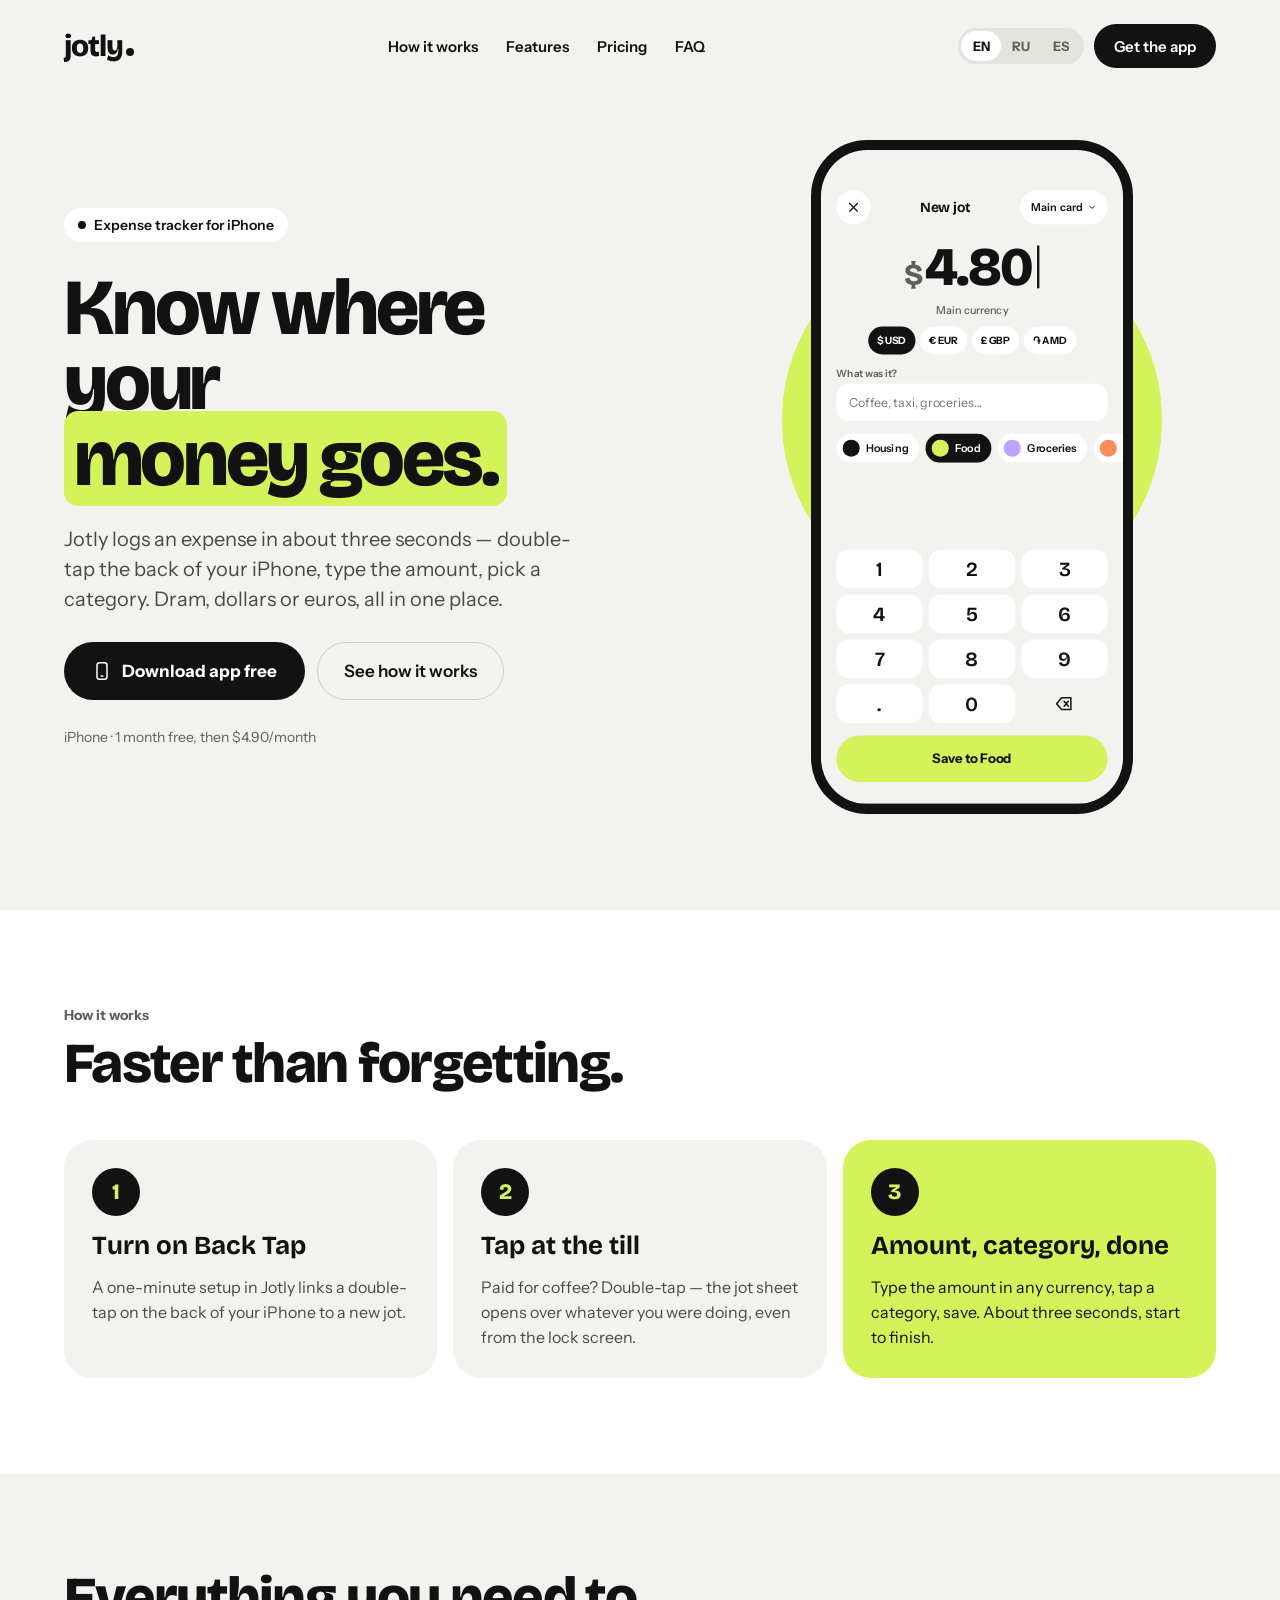
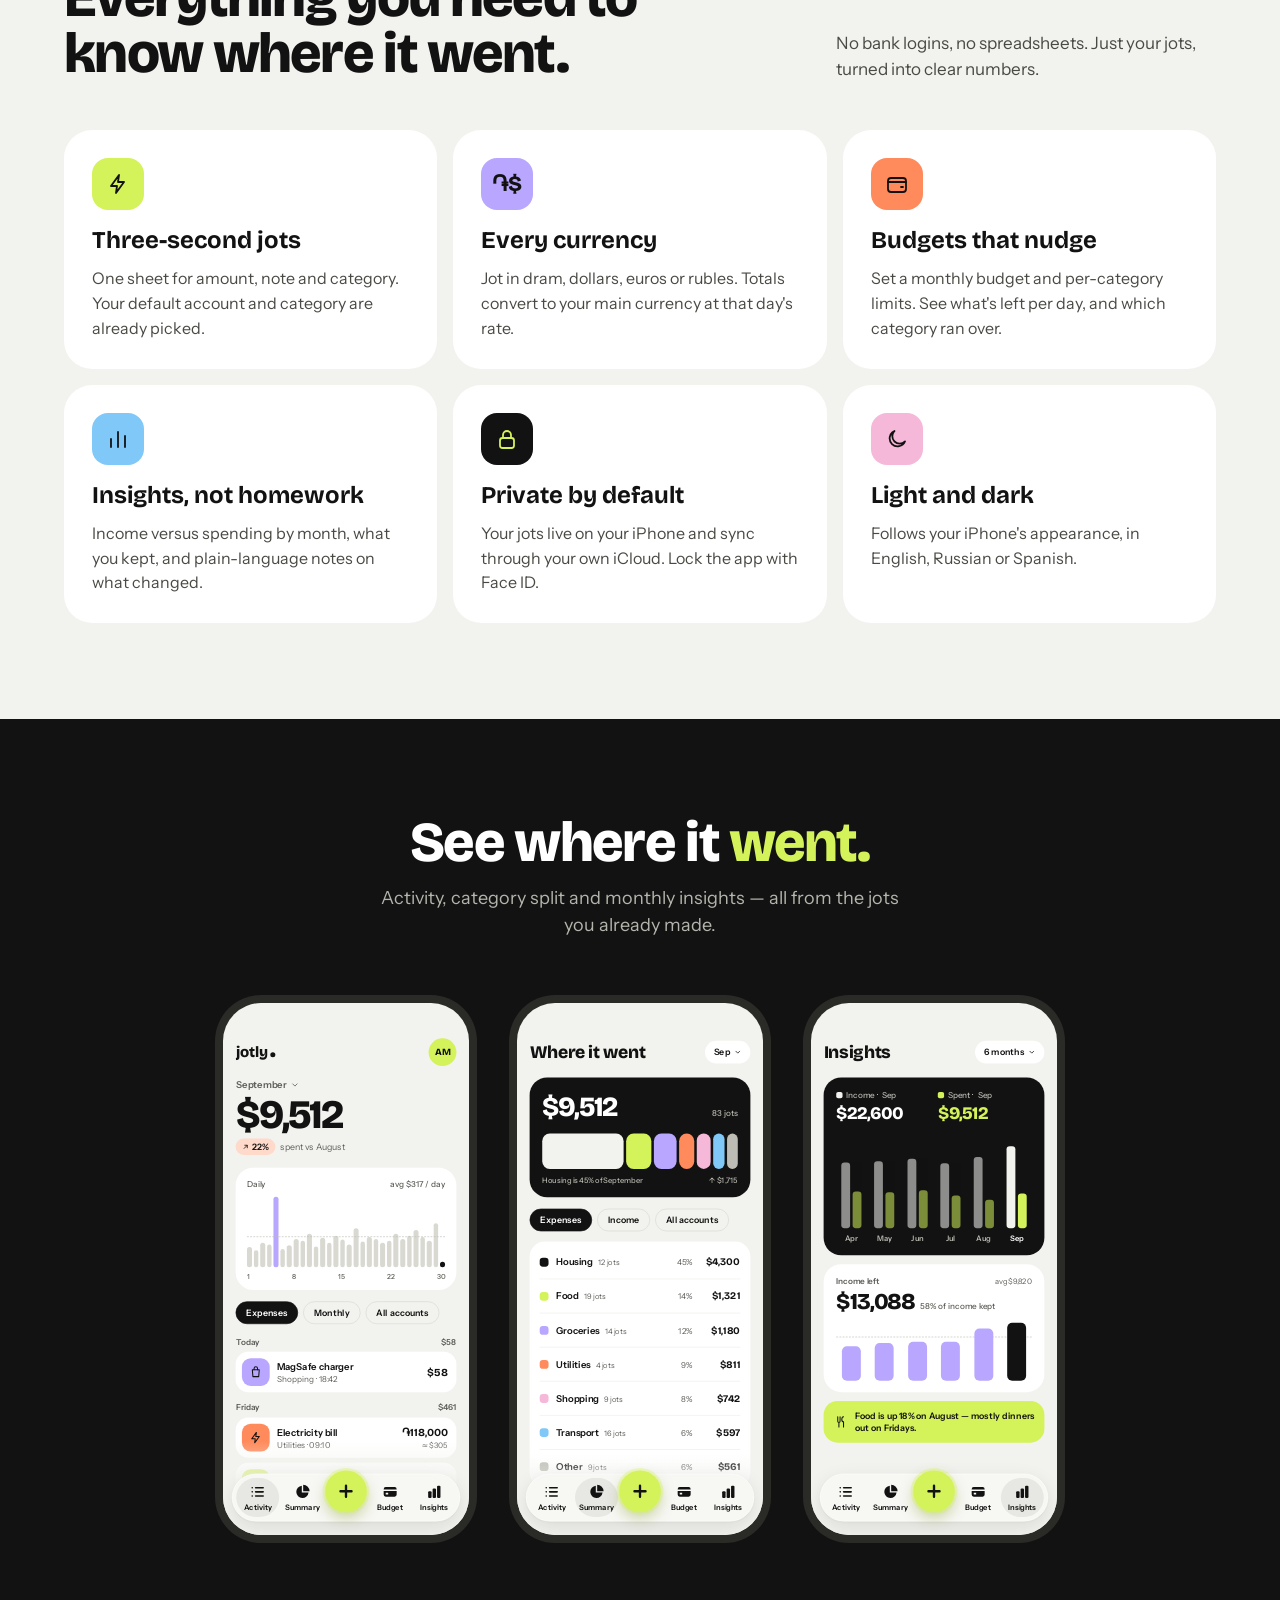
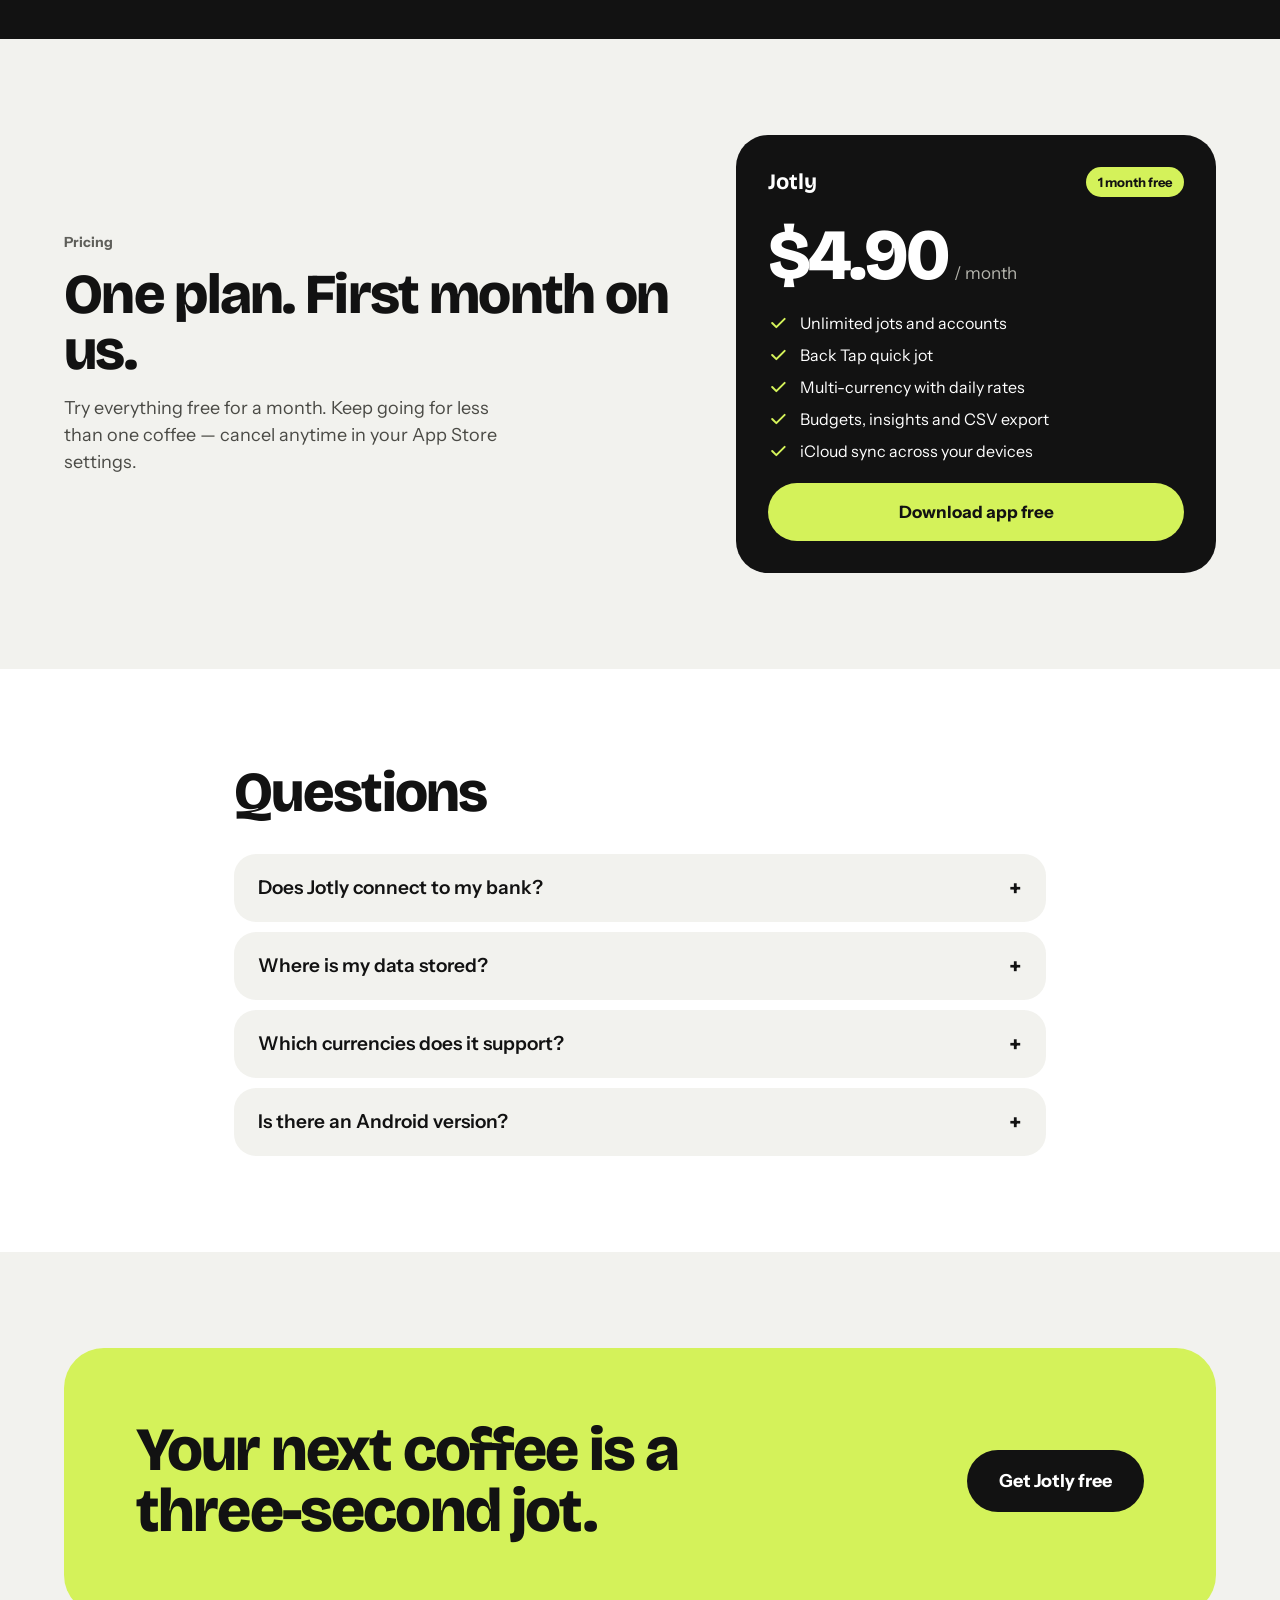
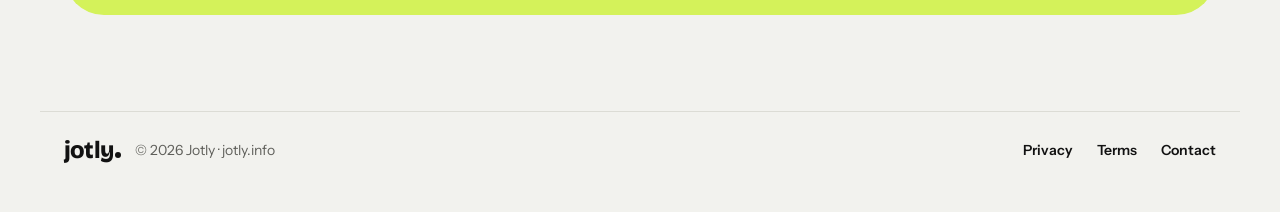
==== commit 231e172d: "Buttons: Start free month -> Download app free (EN/RU/ES) Co-Authored-By: Claude Opus 5.5 <noreply@a" ====
--- a/index.html
+++ b/index.html
@@ -93,7 +93,7 @@
     <div class="hero-ctas">
       <a href="https://apps.apple.com/app/jotly-quick-expense-jot/id6829495781" class="btn btn-dark btn-lg">
         <svg width="20" height="20" viewBox="0 0 24 24" fill="none" stroke="currentColor" stroke-width="1.8" stroke-linecap="round" stroke-linejoin="round" aria-hidden="true"><rect x="6" y="2" width="12" height="20" rx="3"/><path d="M11 18h2"/></svg>
-        <span data-i18n="hero.cta">Start free month</span>
+        <span data-i18n="hero.cta">Download app free</span>
       </a>
       <a href="#how" class="btn btn-outline btn-lg" data-i18n="hero.cta2">See how it works</a>
     </div>
@@ -328,7 +328,7 @@
       <li><svg width="20" height="20" viewBox="0 0 24 24" fill="none" stroke="#D4F25A" stroke-width="2.4" stroke-linecap="round" stroke-linejoin="round" aria-hidden="true"><path d="M5 12l5 5L20 7"/></svg><span data-i18n="price.f4">Budgets, insights and CSV export</span></li>
       <li><svg width="20" height="20" viewBox="0 0 24 24" fill="none" stroke="#D4F25A" stroke-width="2.4" stroke-linecap="round" stroke-linejoin="round" aria-hidden="true"><path d="M5 12l5 5L20 7"/></svg><span data-i18n="price.f5">iCloud sync across your devices</span></li>
     </ul>
-    <a href="https://apps.apple.com/app/jotly-quick-expense-jot/id6829495781" class="btn btn-lime btn-lg btn-block" data-i18n="price.cta">Start free month</a>
+    <a href="https://apps.apple.com/app/jotly-quick-expense-jot/id6829495781" class="btn btn-lime btn-lg btn-block" data-i18n="price.cta">Download app free</a>
   </div>
 </section>
 
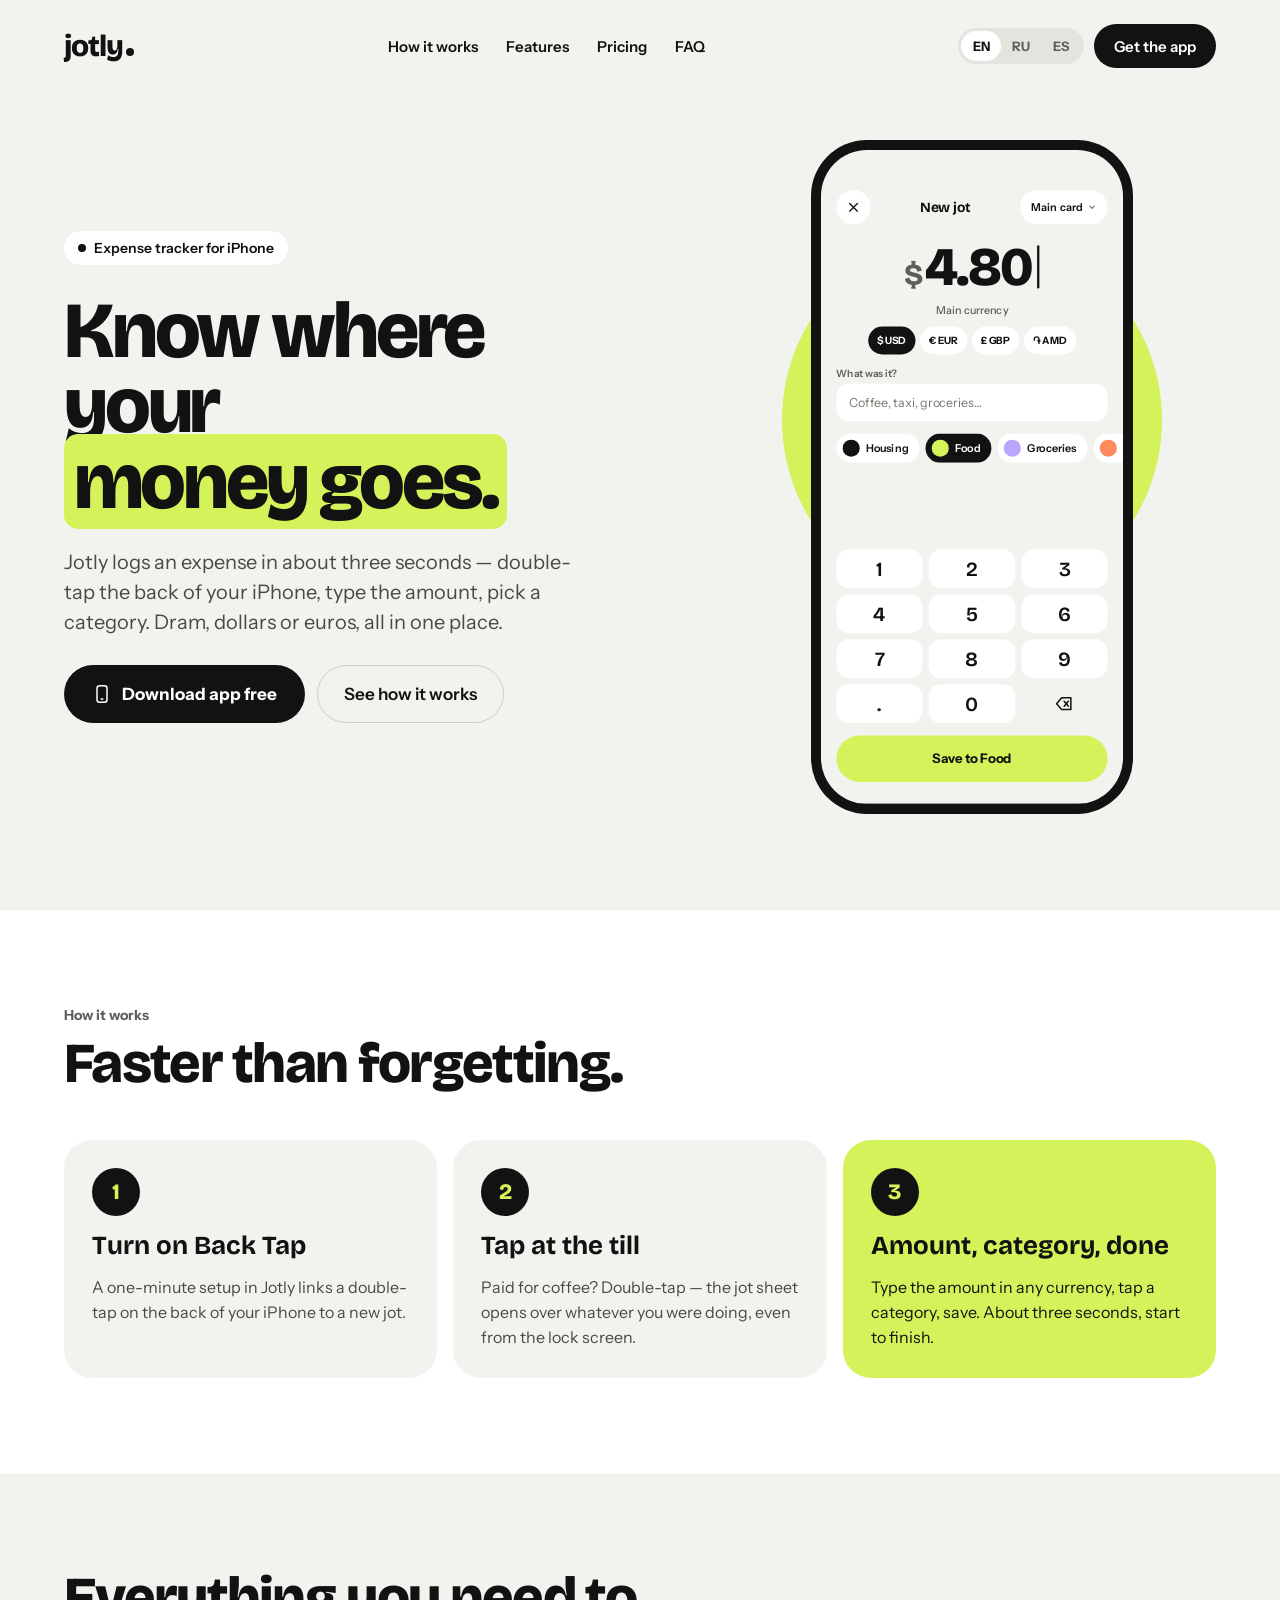
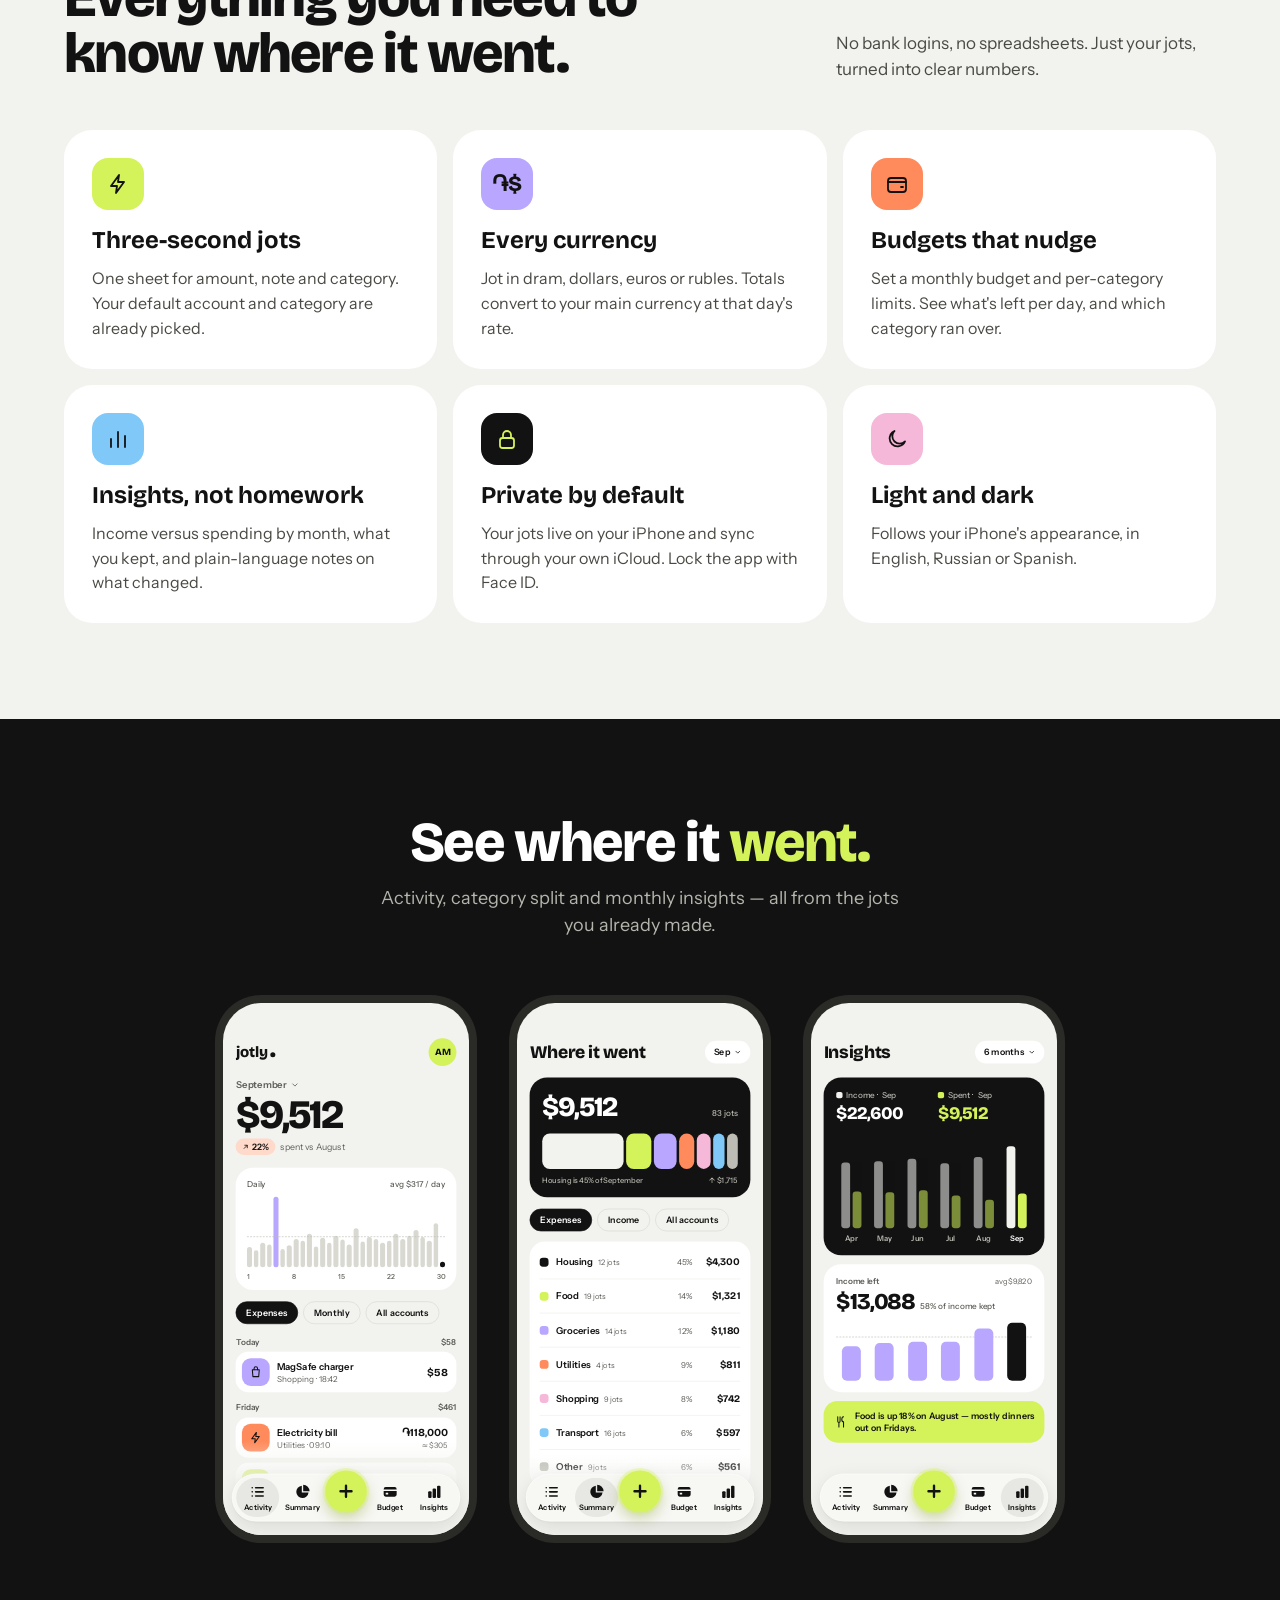
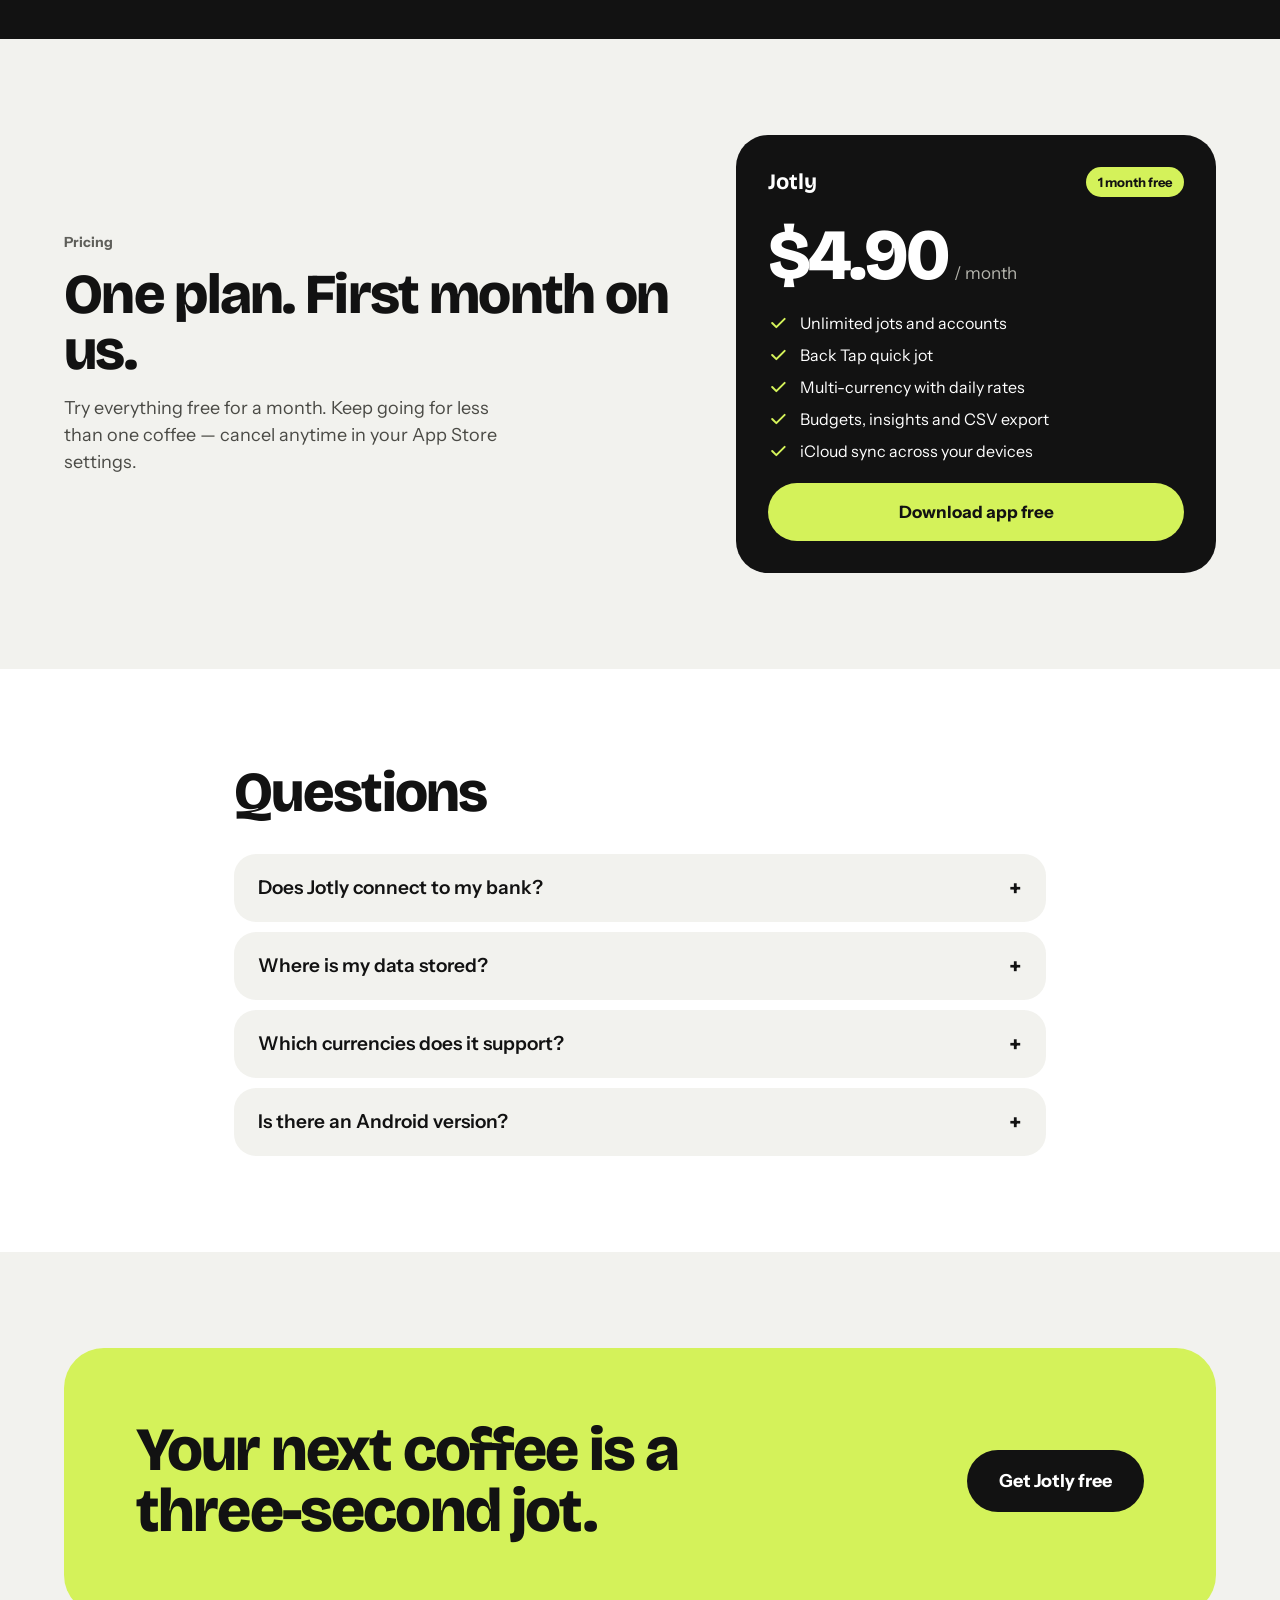
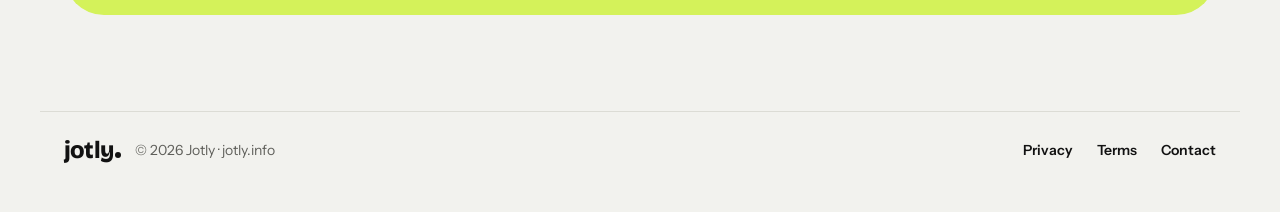
==== commit 3c41c23d: "Remove price line under hero buttons Co-Authored-By: Claude Opus 5.5 <noreply@anthropic.com> Claude-" ====
--- a/index.html
+++ b/index.html
@@ -97,7 +97,6 @@
       </a>
       <a href="#how" class="btn btn-outline btn-lg" data-i18n="hero.cta2">See how it works</a>
     </div>
-    <span class="fine" data-i18n="hero.fine">iPhone · 1 month free, then $4.90/month</span>
   </div>
 
   <div class="hero-visual">
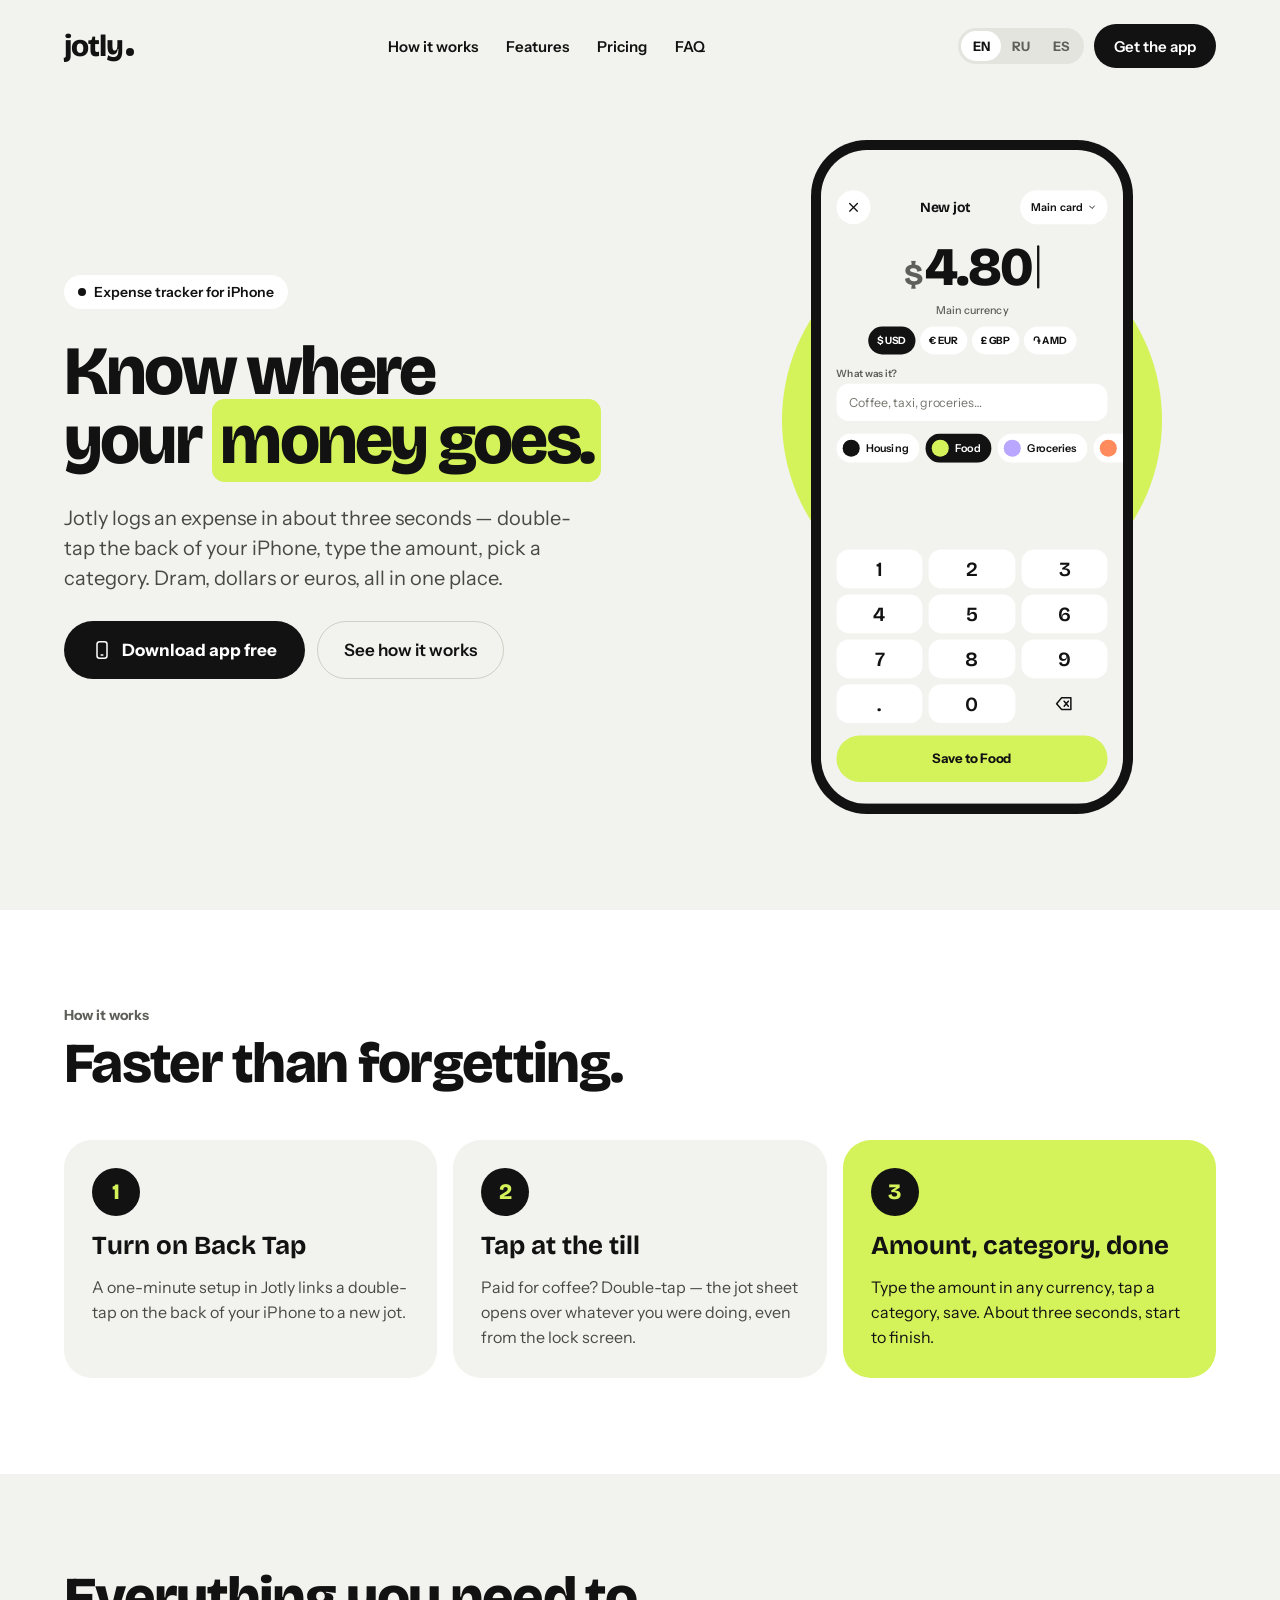
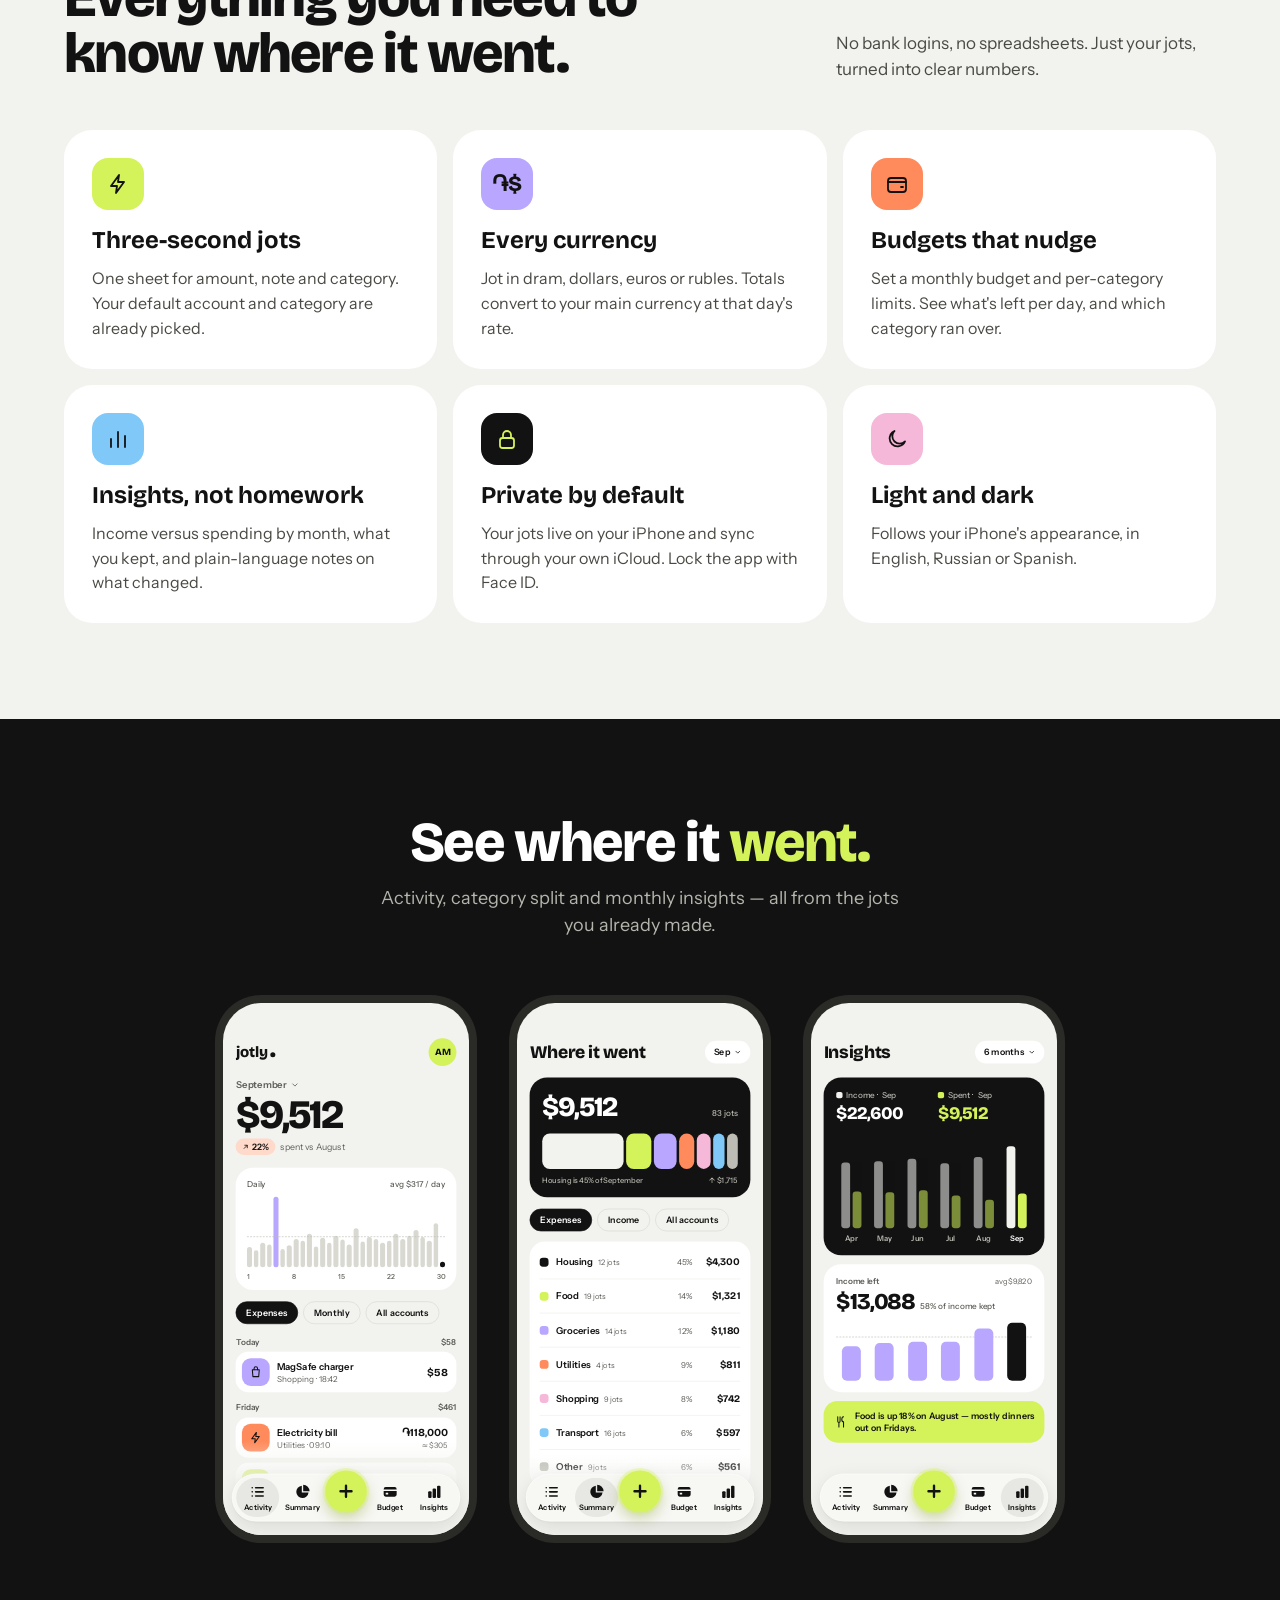
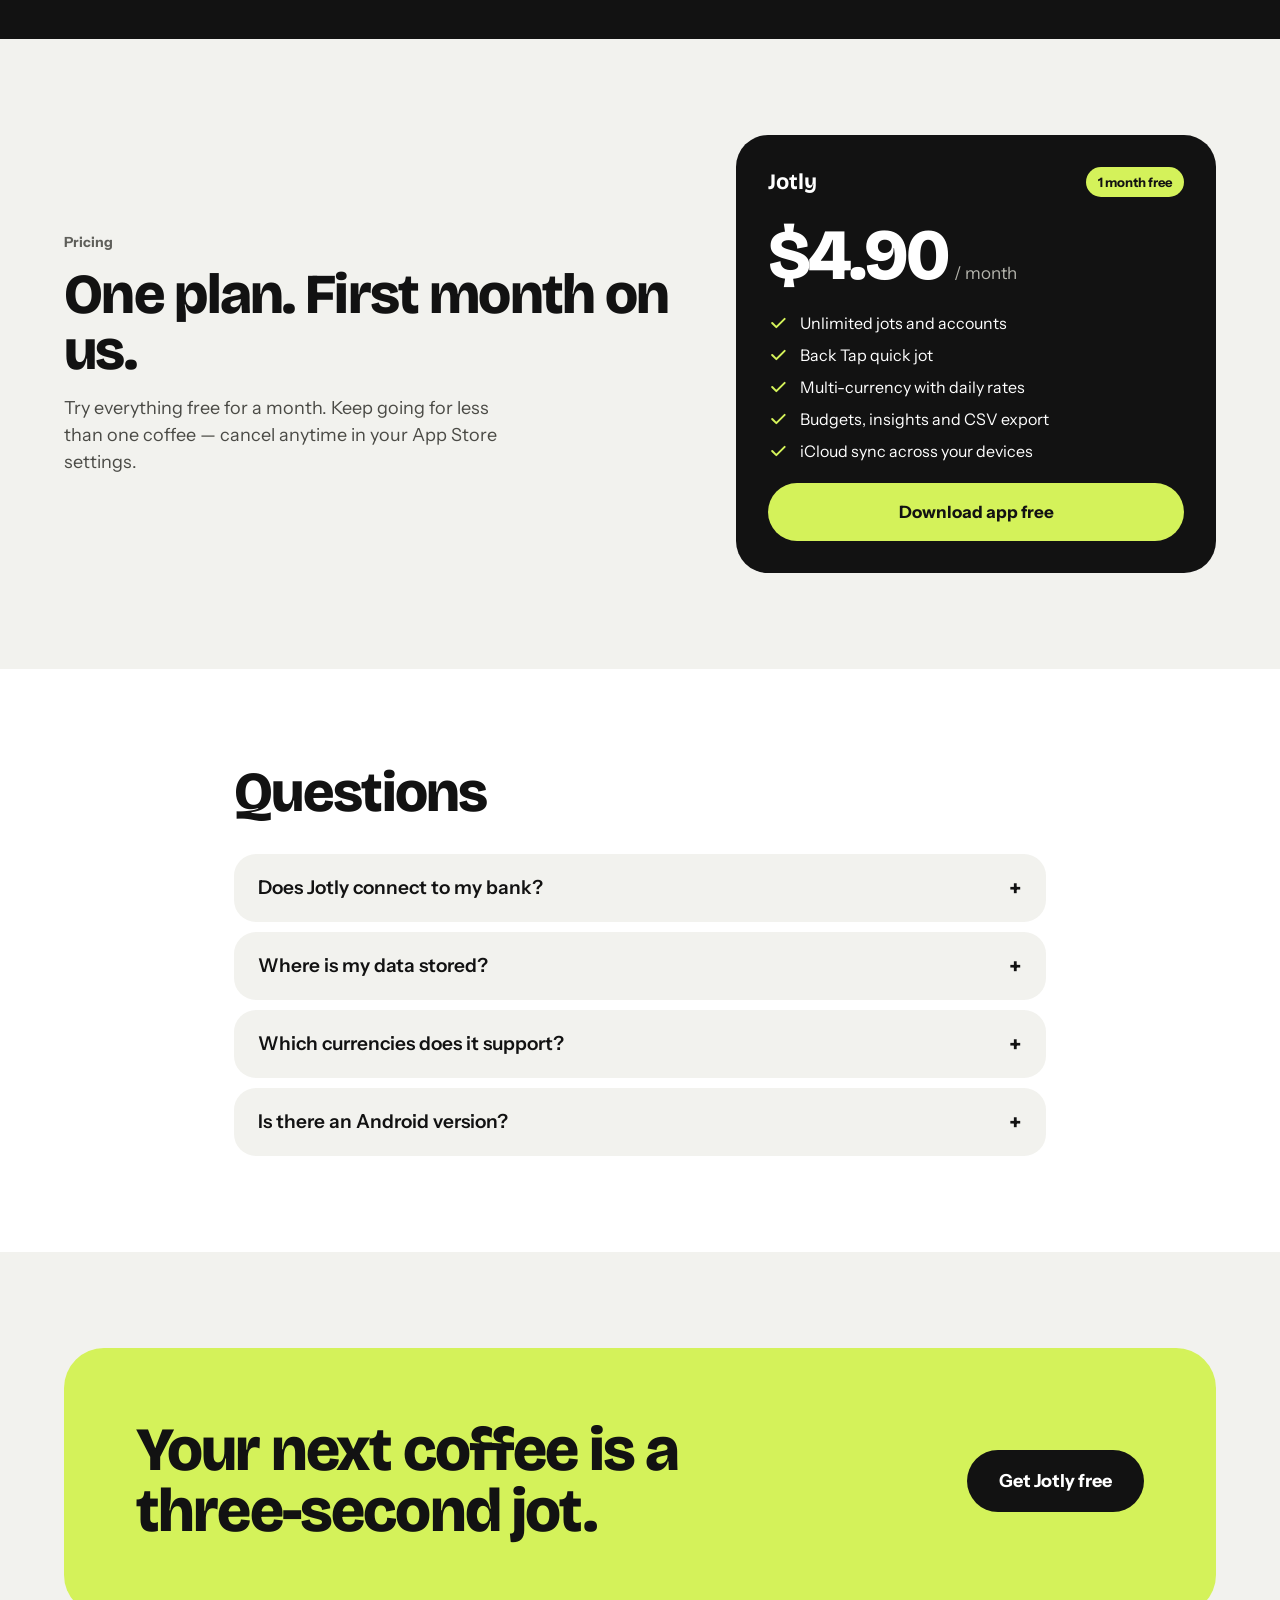
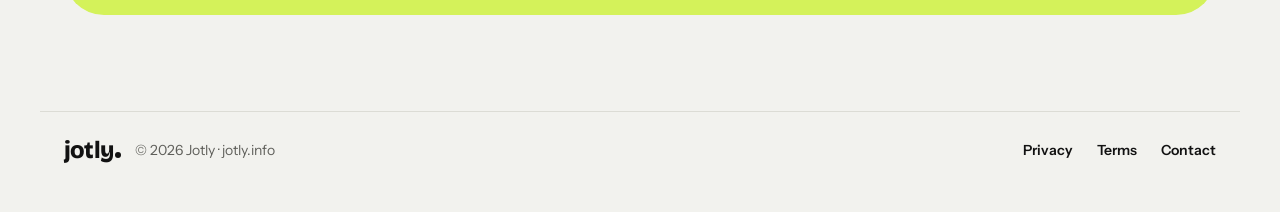
==== commit 633a3769: "Update App Store link to /am/app/jotly-expense-tracker Co-Authored-By: Claude Opus 5.5 <noreply@anth" ====
--- a/index.html
+++ b/index.html
@@ -37,7 +37,7 @@
   "url": "https://jotly.info/",
   "logo": "https://jotly.info/icons/icon-512.png",
   "sameAs": [
-   "https://apps.apple.com/app/jotly-quick-expense-jot/id6829495781"
+   "https://apps.apple.com/am/app/jotly-expense-tracker/id6829495781"
   ]
  },
  {
@@ -47,7 +47,7 @@
   "operatingSystem": "iOS",
   "applicationCategory": "FinanceApplication",
   "url": "https://jotly.info/",
-  "installUrl": "https://apps.apple.com/app/jotly-quick-expense-jot/id6829495781",
+  "installUrl": "https://apps.apple.com/am/app/jotly-expense-tracker/id6829495781",
   "image": "https://jotly.info/icons/icon-512.png",
   "description": "Log an expense in about three seconds: double-tap the back of your iPhone, type the amount, pick a category. Multi-currency, budgets and insights."
  }
@@ -79,7 +79,7 @@
       <button type="button" data-lang="ru" aria-pressed="false">RU</button>
       <button type="button" data-lang="es" aria-pressed="false">ES</button>
     </div>
-    <a href="https://apps.apple.com/app/jotly-quick-expense-jot/id6829495781" class="btn btn-dark btn-sm" data-i18n="nav.cta">Get the app</a>
+    <a href="https://apps.apple.com/am/app/jotly-expense-tracker/id6829495781" class="btn btn-dark btn-sm" data-i18n="nav.cta">Get the app</a>
   </div>
 </header>
 
@@ -91,7 +91,7 @@
     <h1 class="hero-title" data-i18n-html="hero.title">Know where<br>your <mark>money goes.</mark></h1>
     <p class="hero-lede" data-i18n="hero.lede">Jotly logs an expense in about three seconds — double-tap the back of your iPhone, type the amount, pick a category. Dram, dollars or euros, all in one place.</p>
     <div class="hero-ctas">
-      <a href="https://apps.apple.com/app/jotly-quick-expense-jot/id6829495781" class="btn btn-dark btn-lg">
+      <a href="https://apps.apple.com/am/app/jotly-expense-tracker/id6829495781" class="btn btn-dark btn-lg">
         <svg width="20" height="20" viewBox="0 0 24 24" fill="none" stroke="currentColor" stroke-width="1.8" stroke-linecap="round" stroke-linejoin="round" aria-hidden="true"><rect x="6" y="2" width="12" height="20" rx="3"/><path d="M11 18h2"/></svg>
         <span data-i18n="hero.cta">Download app free</span>
       </a>
@@ -327,7 +327,7 @@
       <li><svg width="20" height="20" viewBox="0 0 24 24" fill="none" stroke="#D4F25A" stroke-width="2.4" stroke-linecap="round" stroke-linejoin="round" aria-hidden="true"><path d="M5 12l5 5L20 7"/></svg><span data-i18n="price.f4">Budgets, insights and CSV export</span></li>
       <li><svg width="20" height="20" viewBox="0 0 24 24" fill="none" stroke="#D4F25A" stroke-width="2.4" stroke-linecap="round" stroke-linejoin="round" aria-hidden="true"><path d="M5 12l5 5L20 7"/></svg><span data-i18n="price.f5">iCloud sync across your devices</span></li>
     </ul>
-    <a href="https://apps.apple.com/app/jotly-quick-expense-jot/id6829495781" class="btn btn-lime btn-lg btn-block" data-i18n="price.cta">Download app free</a>
+    <a href="https://apps.apple.com/am/app/jotly-expense-tracker/id6829495781" class="btn btn-lime btn-lg btn-block" data-i18n="price.cta">Download app free</a>
   </div>
 </section>
 
@@ -346,7 +346,7 @@
 <section class="wrap section">
   <div class="final-cta">
     <h2 data-i18n="final.title">Your next coffee is a three-second jot.</h2>
-    <a href="https://apps.apple.com/app/jotly-quick-expense-jot/id6829495781" class="btn btn-dark btn-xl" data-i18n="final.cta">Get Jotly free</a>
+    <a href="https://apps.apple.com/am/app/jotly-expense-tracker/id6829495781" class="btn btn-dark btn-xl" data-i18n="final.cta">Get Jotly free</a>
   </div>
 </section>
 
--- a/css/styles.css
+++ b/css/styles.css
@@ -78,9 +78,9 @@
 .hero-copy { flex: 1 1 480px; min-width: 0; display: flex; flex-direction: column; gap: 28px; }
 .pill { align-self: flex-start; display: flex; align-items: center; gap: 8px; height: 34px; padding: 0 14px; border-radius: 17px; background: var(--white); font-size: 14px; font-weight: 600; }
 .pill-dot { width: 8px; height: 8px; border-radius: 4px; background: var(--ink); }
-.hero-title { margin: 0; font-family: var(--display); font-weight: 800; font-size: clamp(48px, 6.2vw, 92px); line-height: 0.95; letter-spacing: -0.04em; }
-html[lang="ru"] .hero-title { font-size: clamp(48px, 6.4vw, 92px); line-height: 0.95; }
-html[lang="es"] .hero-title { font-size: clamp(46px, 6vw, 88px); line-height: 0.95; }
+.hero-title { margin: 0; font-family: var(--display); font-weight: 800; font-size: clamp(40px, 5.4vw, 80px); line-height: 1; letter-spacing: -0.04em; }
+html[lang="ru"] .hero-title { font-size: clamp(40px, 5.4vw, 80px); line-height: 1; }
+html[lang="es"] .hero-title { font-size: clamp(40px, 5.4vw, 80px); line-height: 1; }
 .hero-title mark { background: var(--lime); color: inherit; border-radius: 0.18em; padding: 0 0.12em; white-space: nowrap; }
 .hero-lede { margin: 0; max-width: 520px; font-size: 20px; line-height: 1.5; color: var(--text-2); }
 .hero-ctas { display: flex; flex-wrap: wrap; gap: 12px; }
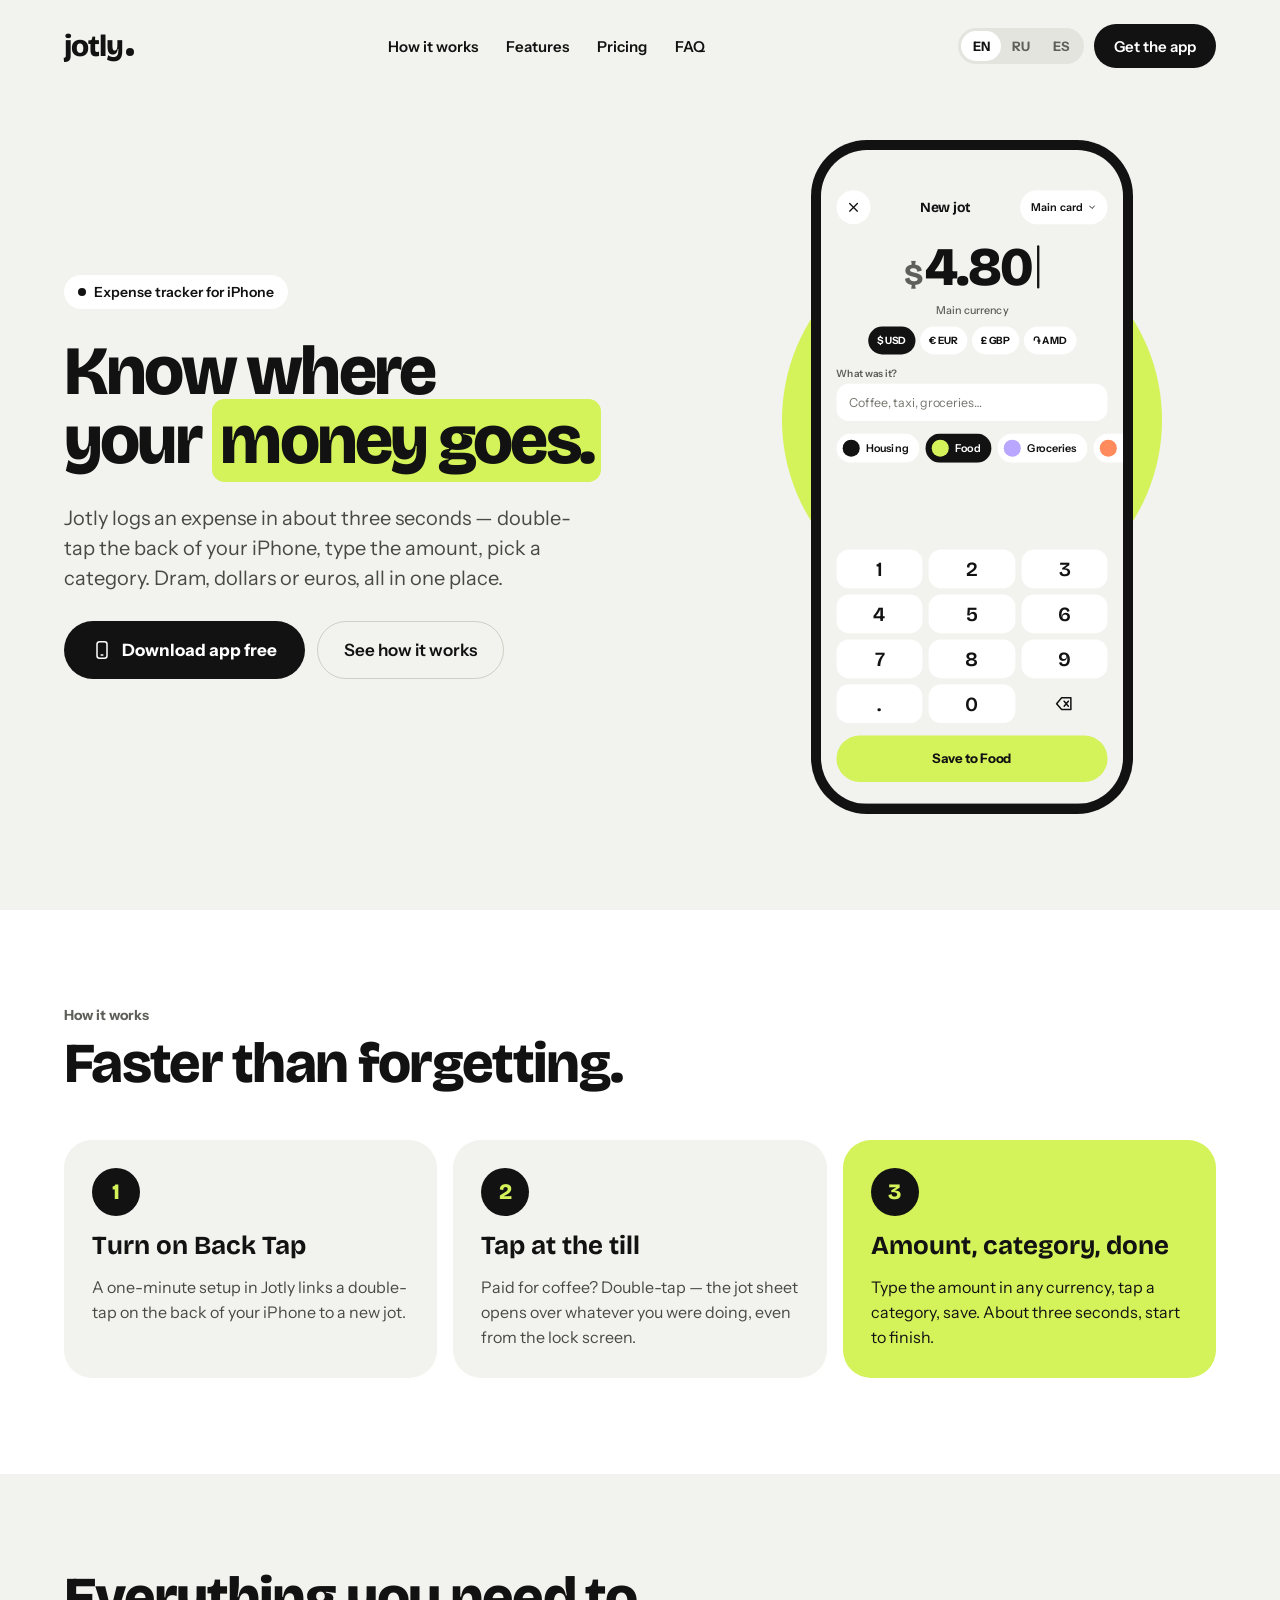
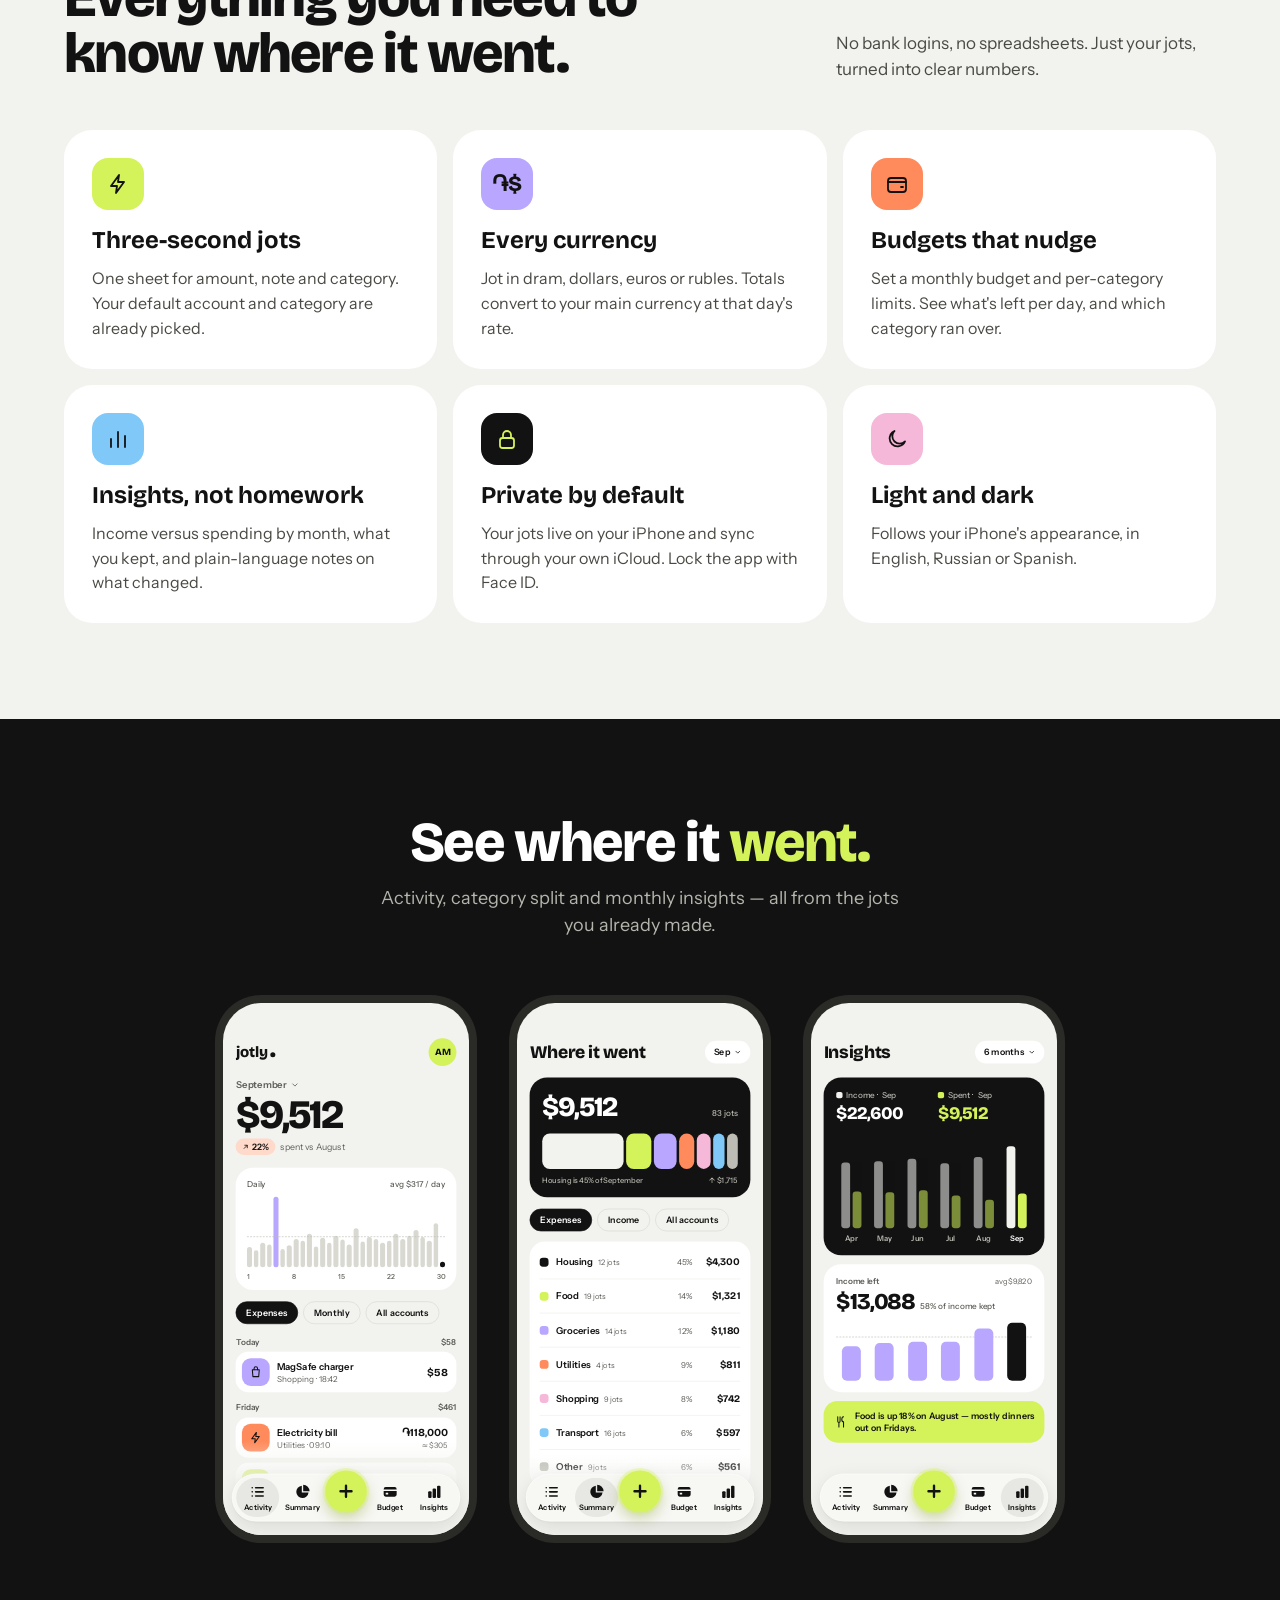
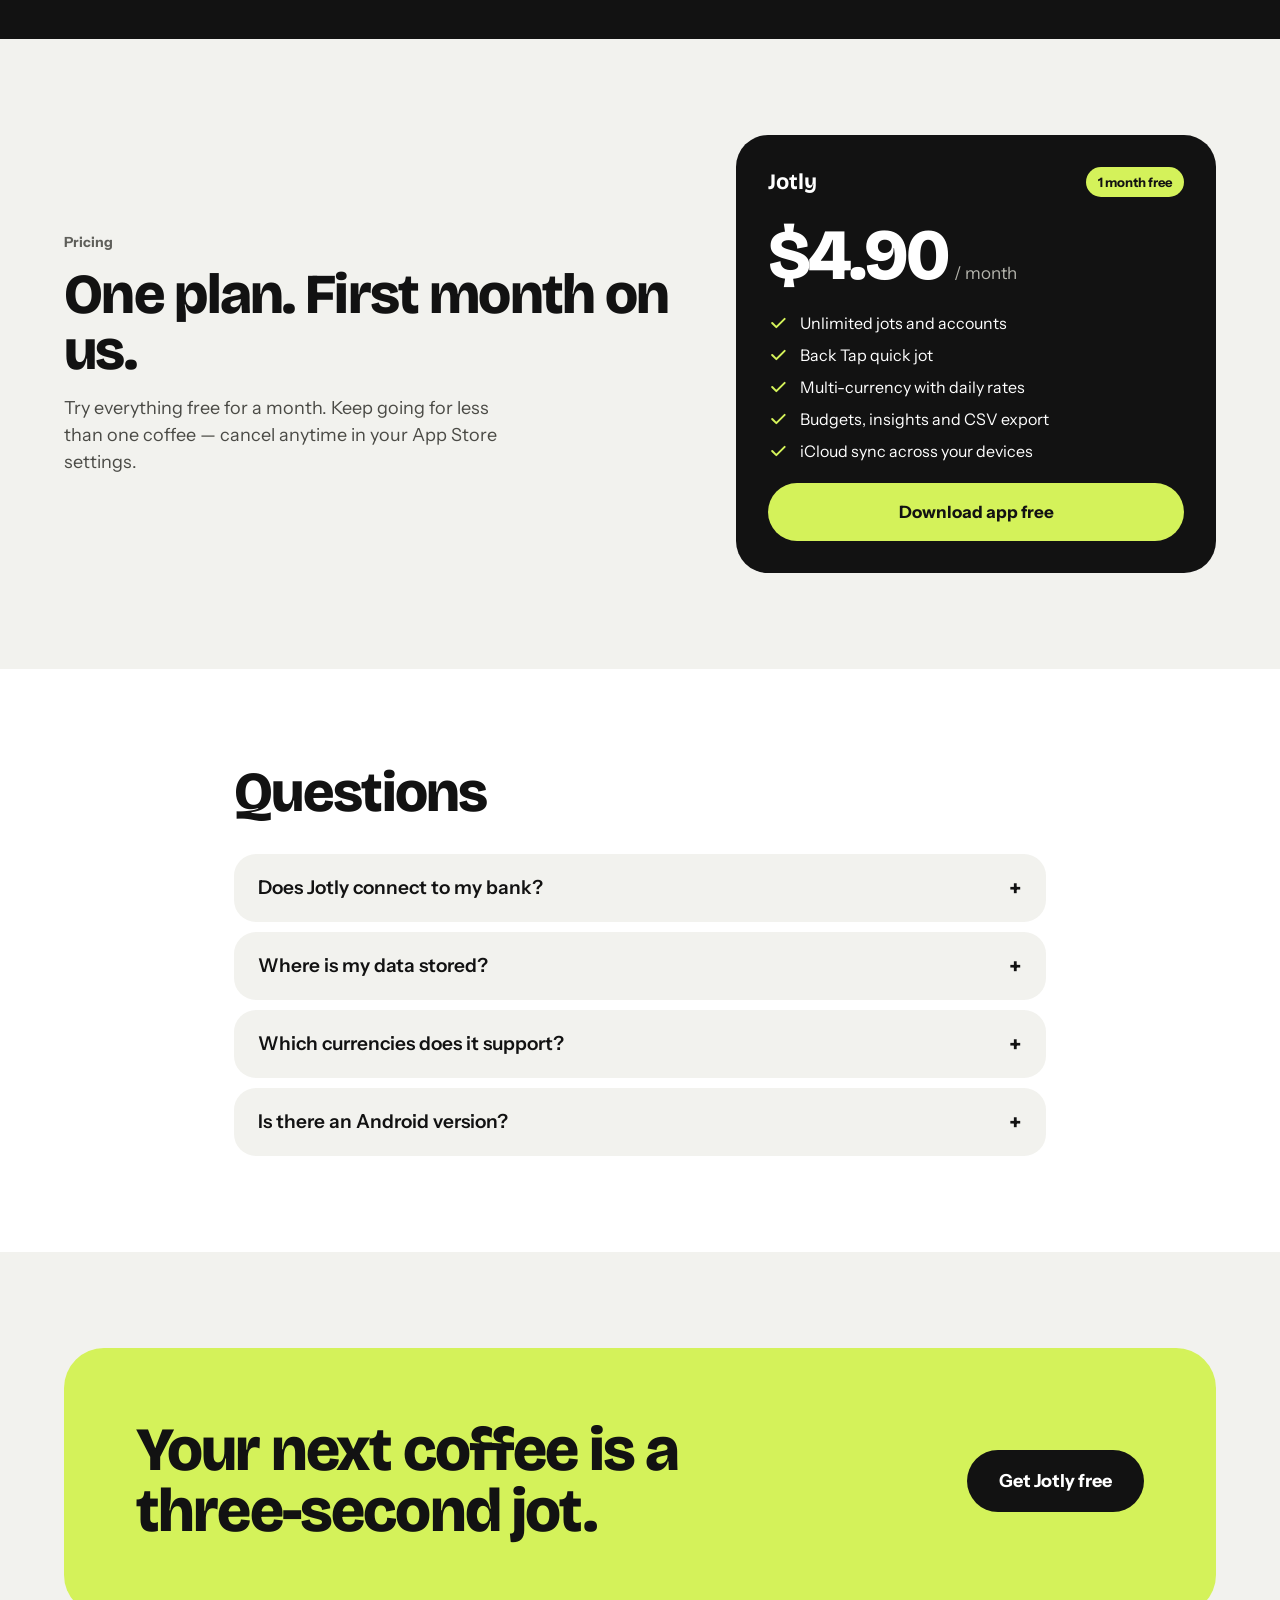
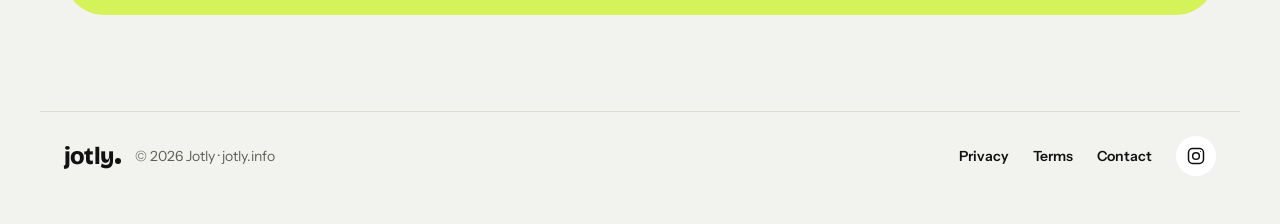
==== commit e6bbd3c1: "Add Instagram (@jotly.app) link - Instagram icon in the footer of every page - Instagram card on the" ====
--- a/index.html
+++ b/index.html
@@ -37,7 +37,8 @@
   "url": "https://jotly.info/",
   "logo": "https://jotly.info/icons/icon-512.png",
   "sameAs": [
-   "https://apps.apple.com/am/app/jotly-expense-tracker/id6829495781"
+   "https://apps.apple.com/am/app/jotly-expense-tracker/id6829495781",
+   "https://www.instagram.com/jotly.app/"
   ]
  },
  {
@@ -361,6 +362,7 @@
     <a href="privacy.html" data-i18n="foot.privacy">Privacy</a>
     <a href="terms.html" data-i18n="foot.terms">Terms</a>
     <a href="contact.html" data-i18n="foot.contact">Contact</a>
+    <a href="https://www.instagram.com/jotly.app/" class="social" aria-label="Jotly on Instagram (@jotly.app)" target="_blank" rel="noopener"><svg width="20" height="20" viewBox="0 0 24 24" fill="none" stroke="currentColor" stroke-width="1.8" stroke-linecap="round" stroke-linejoin="round" aria-hidden="true"><rect x="3" y="3" width="18" height="18" rx="5"/><circle cx="12" cy="12" r="4"/><circle cx="17.3" cy="6.7" r="0.6" fill="currentColor" stroke="none"/></svg></a>
   </nav>
 </footer>
 
--- a/css/styles.css
+++ b/css/styles.css
@@ -161,7 +161,9 @@
 /* Footer */
 .site-footer { padding-top: 24px; padding-bottom: 48px; display: flex; flex-wrap: wrap; justify-content: space-between; align-items: center; gap: 20px; border-top: 1px solid var(--rule); }
 .footer-brand { display: flex; align-items: center; gap: 14px; }
-.footer-nav { display: flex; flex-wrap: wrap; gap: 24px; font-size: 14px; font-weight: 600; }
+.footer-nav { display: flex; flex-wrap: wrap; align-items: center; gap: 24px; font-size: 14px; font-weight: 600; }
+.footer-nav a.social { width: 40px; height: 40px; border-radius: 20px; background: var(--white); display: inline-flex; align-items: center; justify-content: center; color: var(--ink); }
+.footer-nav a.social:hover { background: var(--lime); text-decoration: none; }
 
 /* ───────── App screens (390×844 canvas) ───────── */
 .scr { width: 390px; height: 844px; position: relative; overflow: hidden; background: var(--bg); color: var(--ink); font-family: var(--body); }
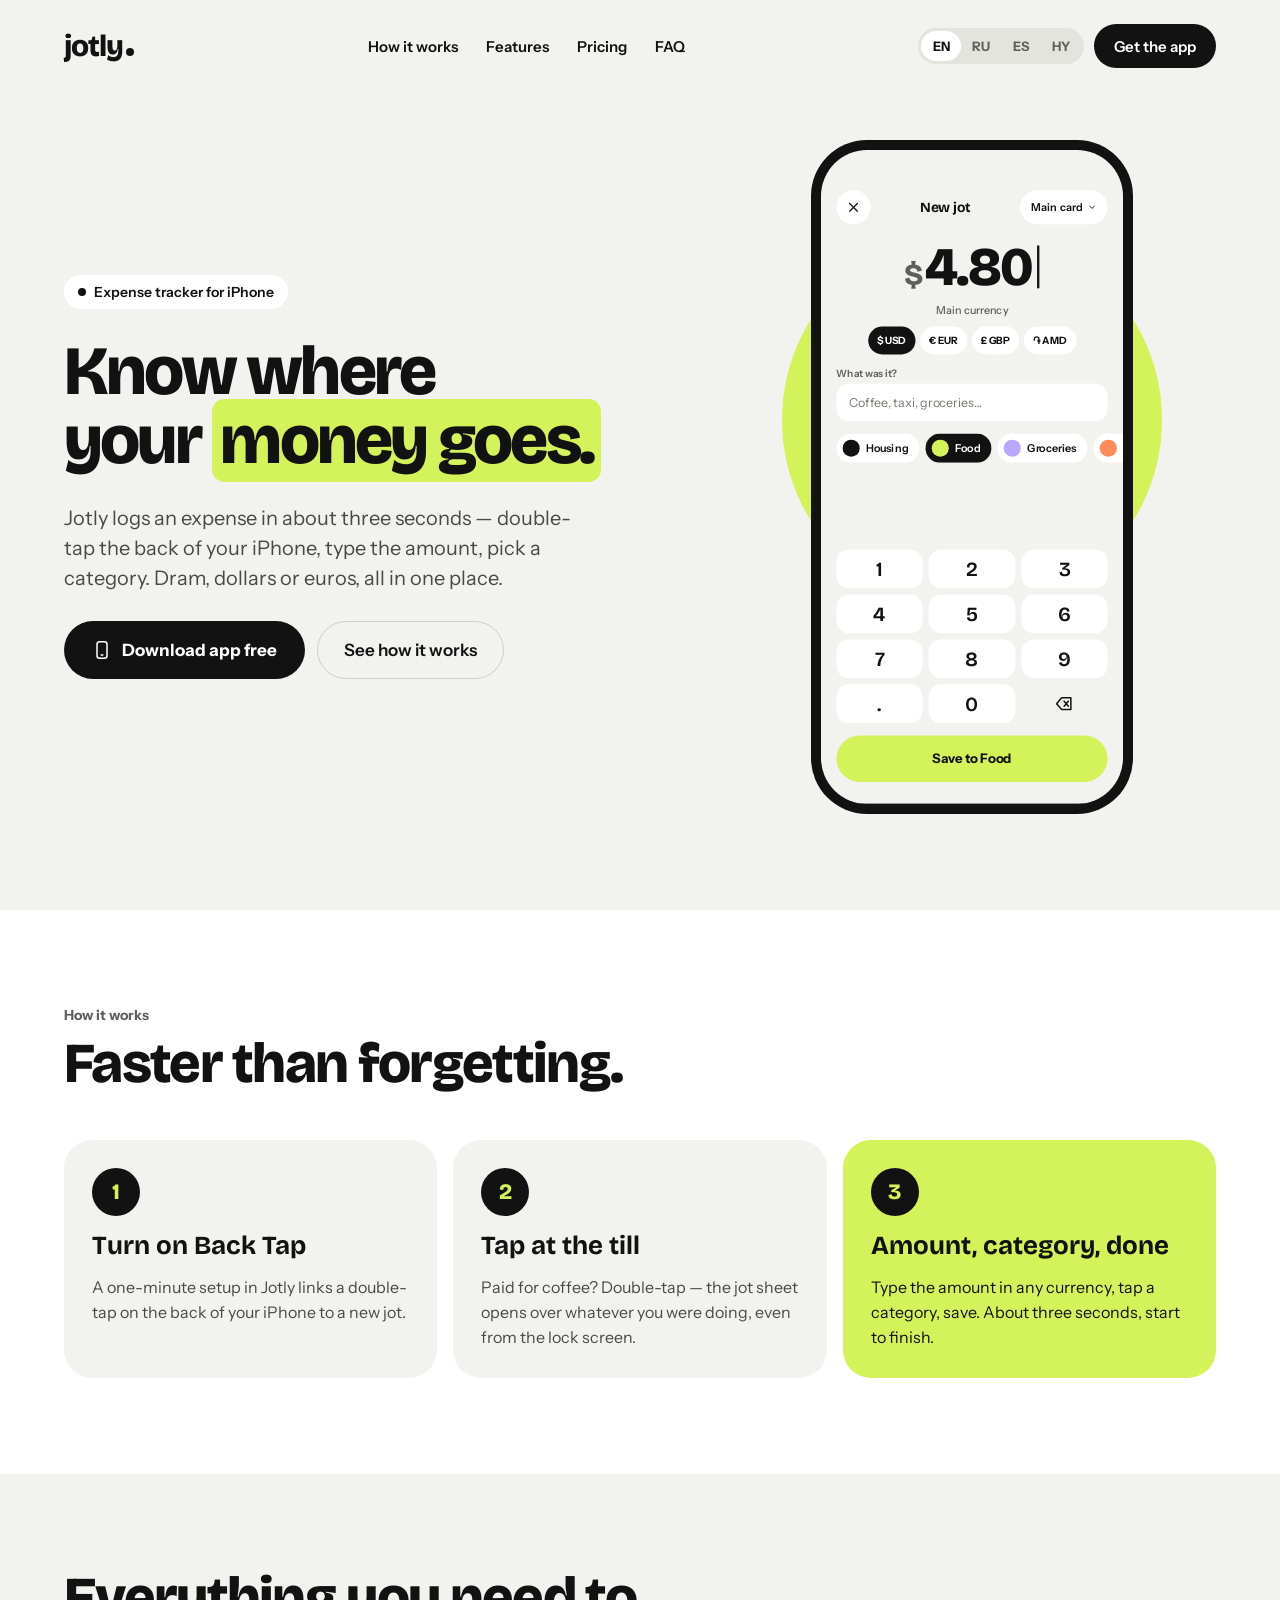
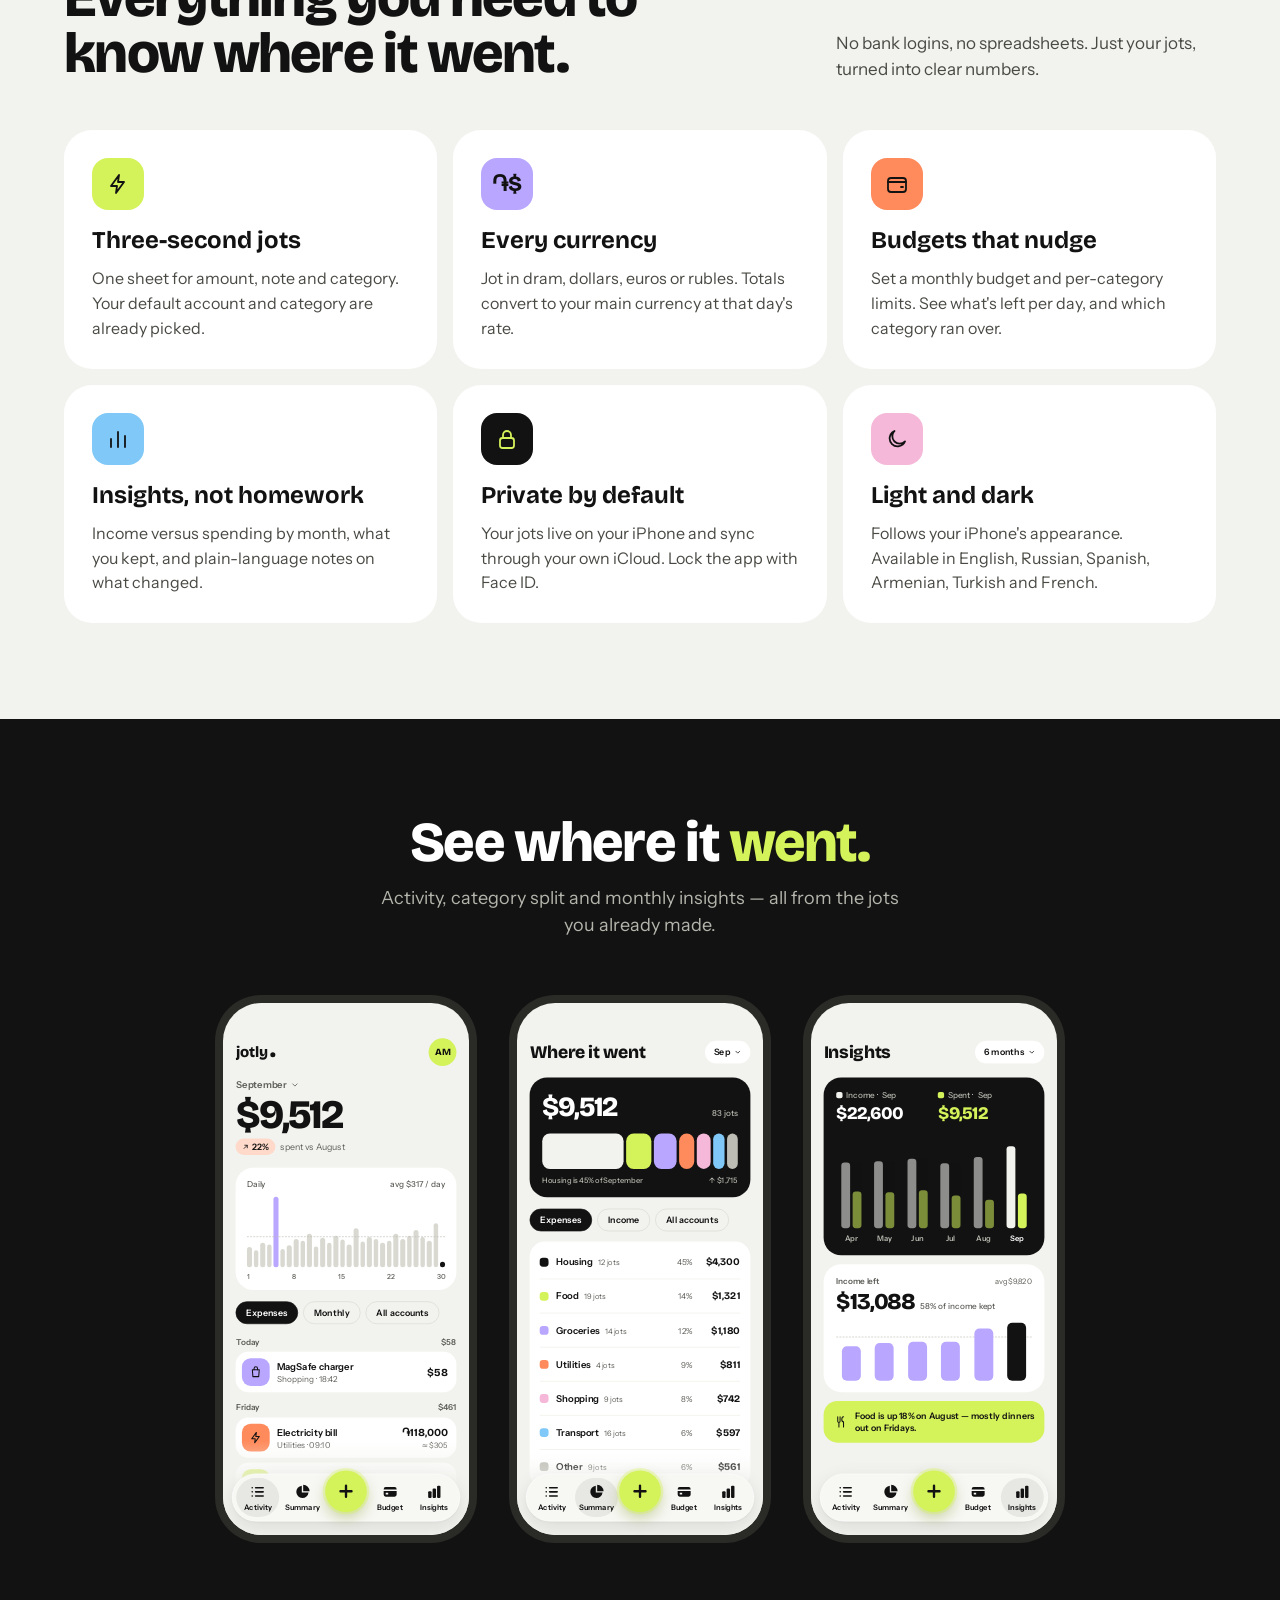
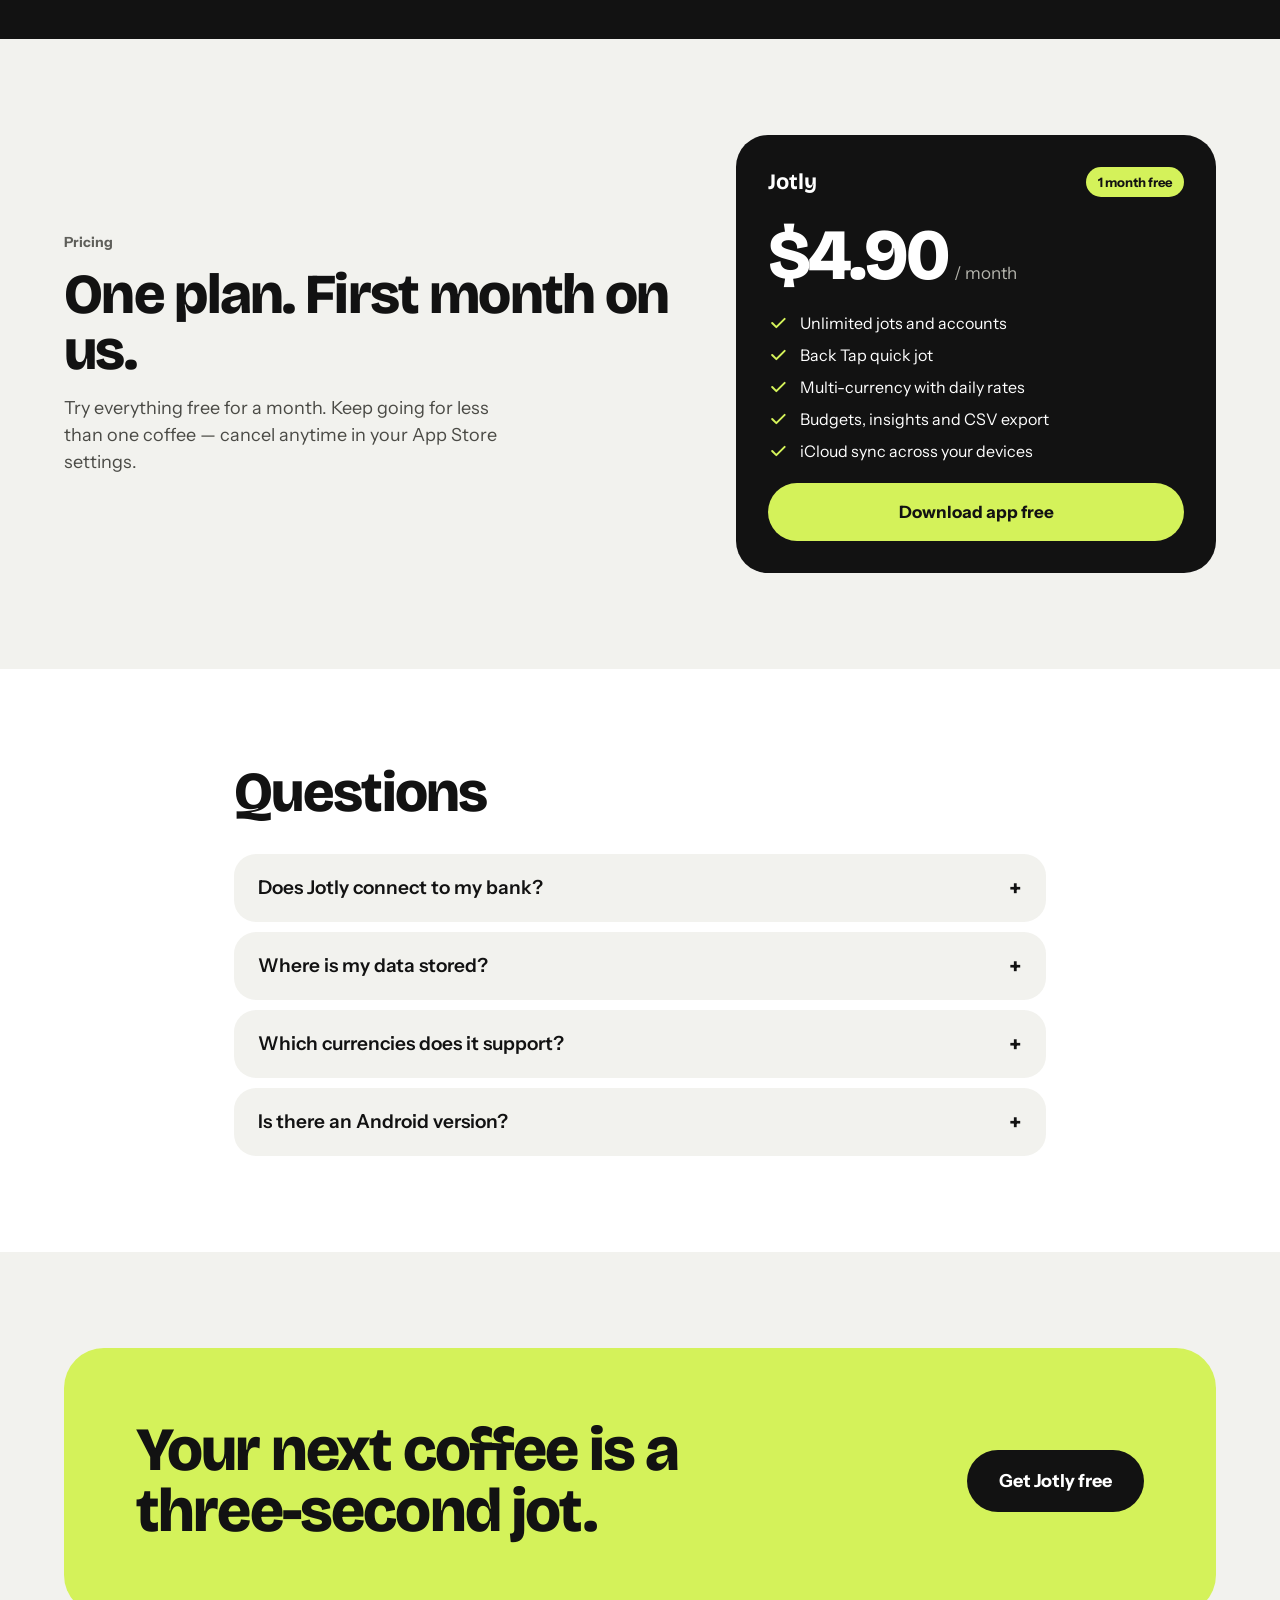
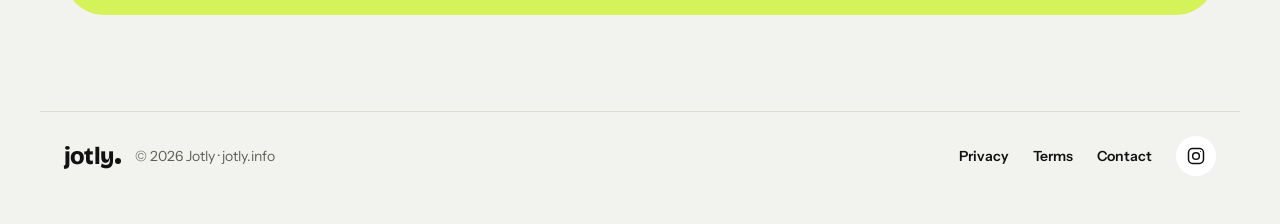
==== commit 3db98c21: "Separate language pages: /ru/, /es/, /hy/ with hreflang - Each language is its own indexable page wi" ====
--- a/index.html
+++ b/index.html
@@ -6,10 +6,11 @@
 <title>Jotly — Quick Expense Tracker for iPhone</title>
 <meta name="description" content="Jotly logs an expense in about three seconds. Double-tap the back of your iPhone, type the amount, pick a category. Multi-currency, budgets and insights.">
 <meta name="theme-color" content="#F2F2EE">
-<meta property="og:title" content="Jotly — Know where your money goes">
-<meta property="og:description" content="Log an expense in about three seconds on iPhone. Multi-currency, budgets and insights.">
+<meta property="og:title" content="Jotly — Quick Expense Tracker for iPhone">
+<meta property="og:description" content="Jotly logs an expense in about three seconds. Double-tap the back of your iPhone, type the amount, pick a category. Multi-currency, budgets and insights.">
 <meta property="og:url" content="https://jotly.info/">
 <meta property="og:type" content="website">
+<meta property="og:locale" content="en_US">
 <meta property="og:site_name" content="Jotly">
 <meta property="og:image" content="https://jotly.info/icons/og-image.png">
 <meta property="og:image:width" content="1200">
@@ -18,6 +19,13 @@
 <meta name="twitter:image" content="https://jotly.info/icons/og-image.png">
 <meta name="apple-itunes-app" content="app-id=6829495781">
 <link rel="canonical" href="https://jotly.info/">
+<!-- i18n:alternates -->
+<link rel="alternate" hreflang="en" href="https://jotly.info/">
+<link rel="alternate" hreflang="ru" href="https://jotly.info/ru/">
+<link rel="alternate" hreflang="es" href="https://jotly.info/es/">
+<link rel="alternate" hreflang="hy" href="https://jotly.info/hy/">
+<link rel="alternate" hreflang="x-default" href="https://jotly.info/">
+<!-- /i18n:alternates -->
 <script type="application/ld+json">
 [
  {
@@ -62,6 +70,7 @@
 <link rel="preconnect" href="https://fonts.googleapis.com">
 <link rel="preconnect" href="https://fonts.gstatic.com" crossorigin>
 <link rel="stylesheet" href="https://fonts.googleapis.com/css2?family=Bricolage+Grotesque:opsz,wght@12..96,500;12..96,700;12..96,800&family=Instrument+Sans:wght@400;500;600;700&display=swap">
+<!-- i18n:fonts --><!-- /i18n:fonts -->
 <link rel="stylesheet" href="css/styles.css">
 </head>
 <body>
@@ -75,11 +84,12 @@
     <a href="#faq" data-i18n="nav.faq">FAQ</a>
   </nav>
   <div class="header-actions">
-    <div role="group" aria-label="Language" class="lang">
-      <button type="button" data-lang="en" aria-pressed="true">EN</button>
-      <button type="button" data-lang="ru" aria-pressed="false">RU</button>
-      <button type="button" data-lang="es" aria-pressed="false">ES</button>
-    </div>
+    <nav aria-label="Language" class="lang"><!-- i18n:switch -->
+      <a href="./" hreflang="en" lang="en" title="English" aria-current="page">EN</a>
+      <a href="ru/" hreflang="ru" lang="ru" title="Русский">RU</a>
+      <a href="es/" hreflang="es" lang="es" title="Español">ES</a>
+      <a href="hy/" hreflang="hy" lang="hy" title="Հայերեն">HY</a>
+    <!-- /i18n:switch --></nav>
     <a href="https://apps.apple.com/am/app/jotly-expense-tracker/id6829495781" class="btn btn-dark btn-sm" data-i18n="nav.cta">Get the app</a>
   </div>
 </header>
@@ -196,7 +206,7 @@
     <article class="feature">
       <span class="feat-icon" style="--c:var(--pink)"><svg width="24" height="24" viewBox="0 0 24 24" fill="none" stroke="#121212" stroke-width="1.8" stroke-linecap="round" stroke-linejoin="round" aria-hidden="true"><path d="M20 14.5A8 8 0 1 1 9.5 4a6.5 6.5 0 0 0 10.5 10.5z"/></svg></span>
       <h3 data-i18n="feat.6.t">Light and dark</h3>
-      <p data-i18n="feat.6.p">Follows your iPhone's appearance, in English, Russian or Spanish.</p>
+      <p data-i18n="feat.6.p">Follows your iPhone's appearance. Available in English, Russian, Spanish, Armenian, Turkish and French.</p>
     </article>
   </div>
 </section>
@@ -339,7 +349,7 @@
       <details><summary data-i18n="faq.1.q">Does Jotly connect to my bank?</summary><p data-i18n="faq.1.a">No. You jot what you spend, so nothing needs your bank login. Automatic jots from Apple Wallet payments are coming soon.</p></details>
       <details><summary data-i18n="faq.2.q">Where is my data stored?</summary><p data-i18n="faq.2.a">On your iPhone, synced through your own iCloud account. You can export everything to CSV at any time.</p></details>
       <details><summary data-i18n="faq.3.q">Which currencies does it support?</summary><p data-i18n="faq.3.a">Jot in any currency. Pick a main currency for totals and budgets; each jot keeps its original amount and the rate from that day.</p></details>
-      <details><summary data-i18n="faq.4.q">Is there an Android version?</summary><p data-i18n="faq.4.a">Jotly is iPhone-only for now, in English, Russian and Spanish.</p></details>
+      <details><summary data-i18n="faq.4.q">Is there an Android version?</summary><p data-i18n="faq.4.a">Jotly is iPhone-only for now. It's available in English, Russian, Spanish, Armenian, Turkish and French.</p></details>
     </div>
   </div>
 </section>
--- a/css/styles.css
+++ b/css/styles.css
@@ -71,6 +71,9 @@
 .lang { display: flex; background: var(--chip-bg); border-radius: 18px; padding: 3px; }
 .lang button { height: 30px; min-width: 40px; border: 0; border-radius: 15px; background: transparent; color: var(--text-3); font-size: 13px; font-weight: 700; cursor: pointer; }
 .lang button[aria-pressed="true"] { background: var(--white); color: var(--ink); }
+.lang a { height: 30px; min-width: 40px; padding: 0 8px; box-sizing: border-box; border-radius: 15px; color: var(--text-3); font-size: 13px; font-weight: 700; text-decoration: none; display: inline-flex; align-items: center; justify-content: center; }
+.lang a:hover { color: var(--ink); }
+.lang a[aria-current="page"] { background: var(--white); color: var(--ink); }
 @media (max-width: 760px) { .main-nav { display: none; } }
 
 /* Hero */
@@ -81,6 +84,9 @@
 .hero-title { margin: 0; font-family: var(--display); font-weight: 800; font-size: clamp(40px, 5.4vw, 80px); line-height: 1; letter-spacing: -0.04em; }
 html[lang="ru"] .hero-title { font-size: clamp(40px, 5.4vw, 80px); line-height: 1; }
 html[lang="es"] .hero-title { font-size: clamp(40px, 5.4vw, 80px); line-height: 1; }
+html[lang="hy"] .hero-title { font-size: clamp(36px, 4.8vw, 70px); line-height: 1.08; letter-spacing: -0.02em; }
+/* Armenian: the brand fonts have no Armenian letters, so Armenian text uses Noto Sans Armenian. */
+html[lang="hy"] { --display: 'Bricolage Grotesque', 'Noto Sans Armenian', system-ui, sans-serif; --body: 'Instrument Sans', 'Noto Sans Armenian', system-ui, sans-serif; }
 .hero-title mark { background: var(--lime); color: inherit; border-radius: 0.18em; padding: 0 0.12em; white-space: nowrap; }
 .hero-lede { margin: 0; max-width: 520px; font-size: 20px; line-height: 1.5; color: var(--text-2); }
 .hero-ctas { display: flex; flex-wrap: wrap; gap: 12px; }
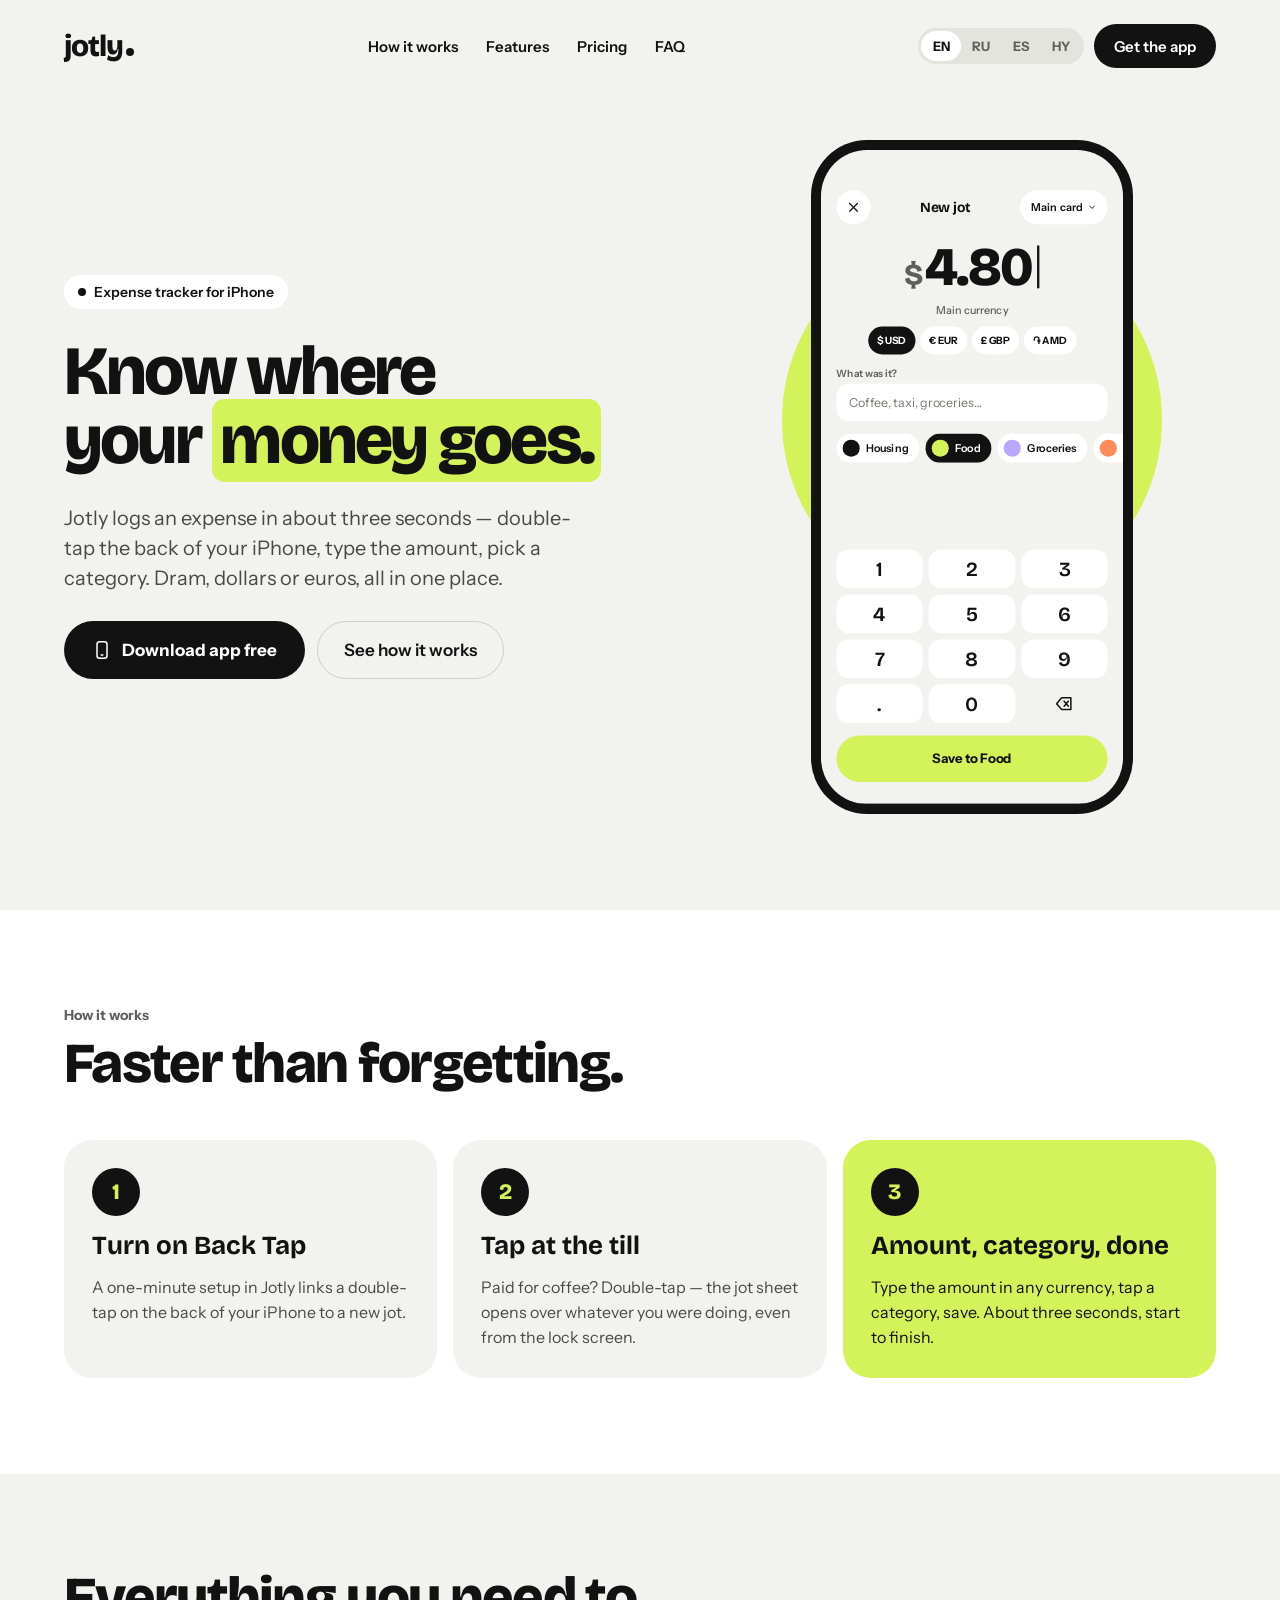
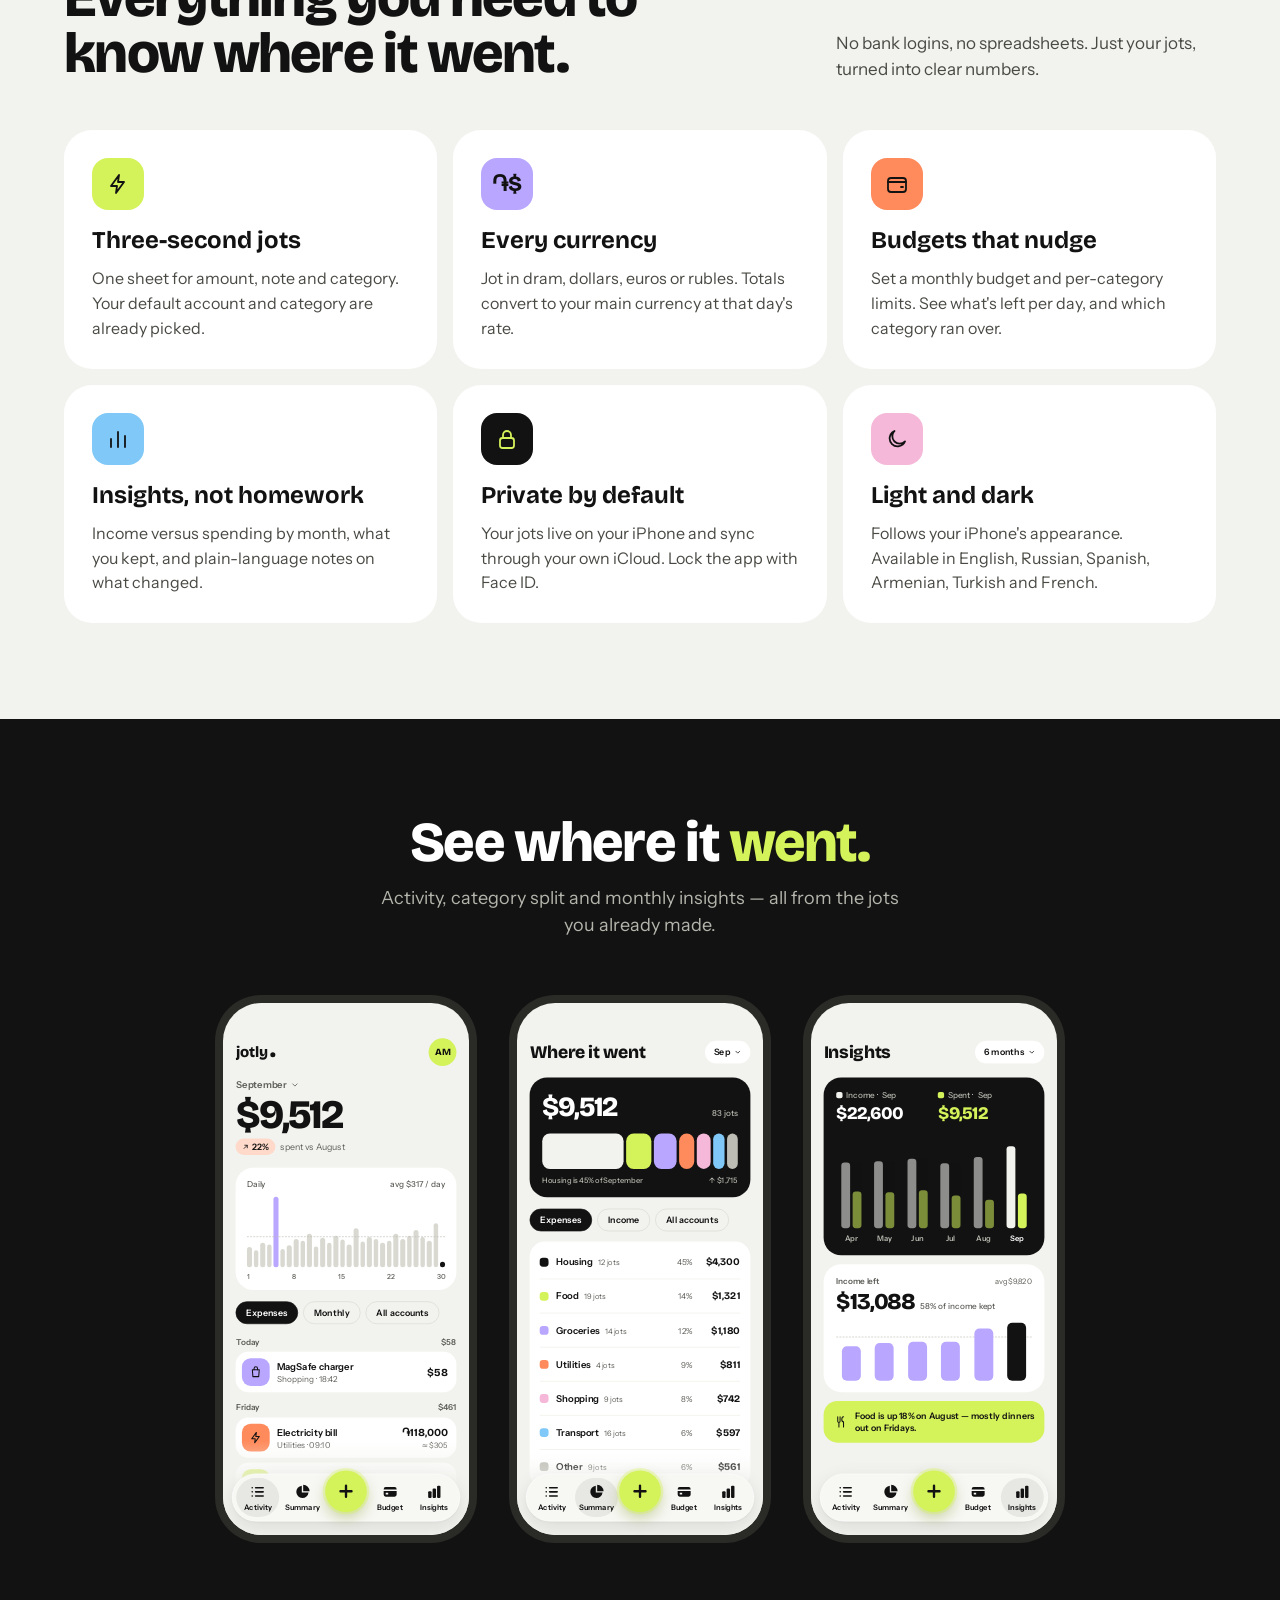
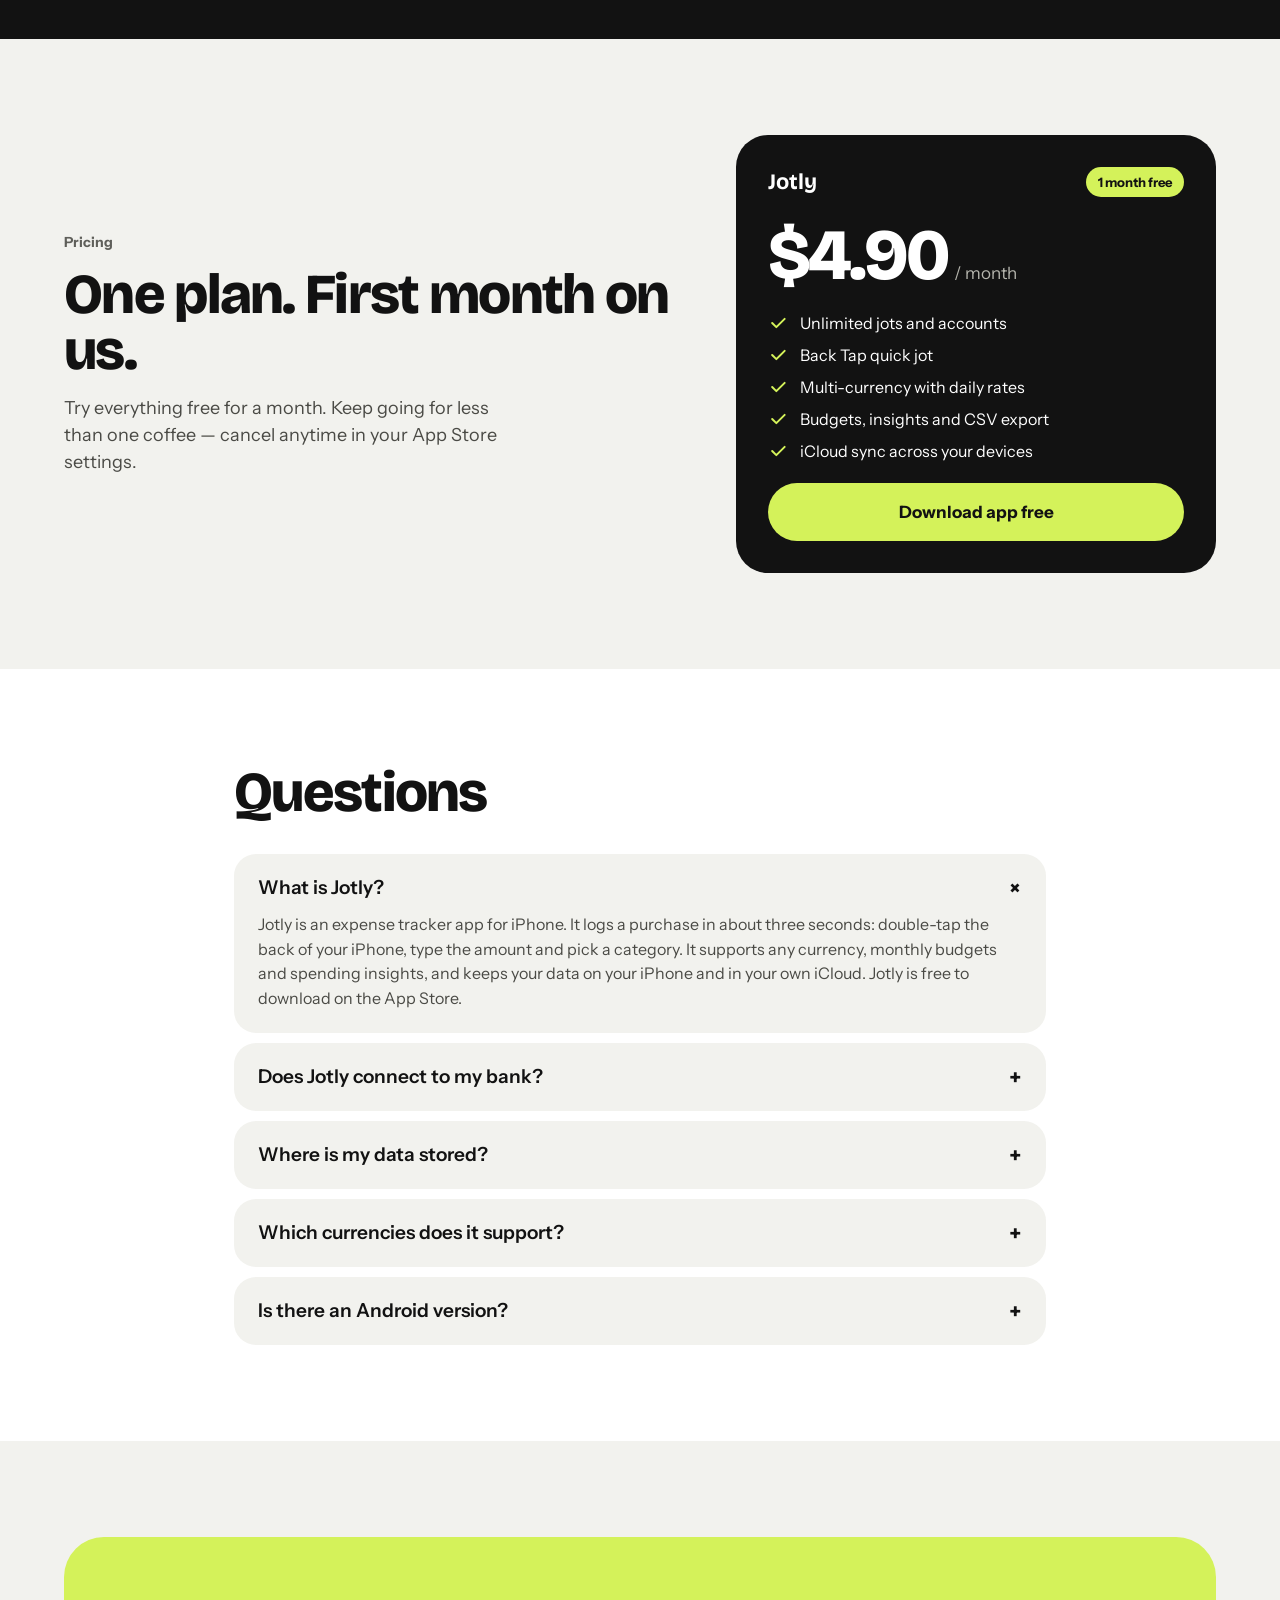
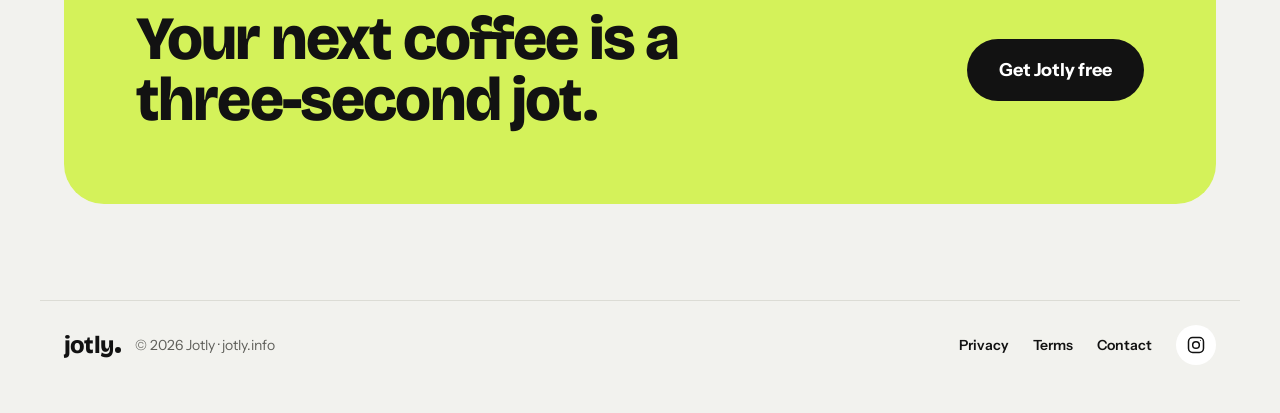
==== commit d2175f76: "FAQ: 'What is Jotly?' answer and FAQPage schema in all languages - New first FAQ item (open by defau" ====
--- a/index.html
+++ b/index.html
@@ -36,7 +36,8 @@
    "jotly.info",
    "Jotly app"
   ],
-  "url": "https://jotly.info/"
+  "url": "https://jotly.info/",
+  "description": "Jotly is an expense tracker app for iPhone that logs a purchase in about three seconds."
  },
  {
   "@context": "https://schema.org",
@@ -47,7 +48,8 @@
   "sameAs": [
    "https://apps.apple.com/am/app/jotly-expense-tracker/id6829495781",
    "https://www.instagram.com/jotly.app/"
-  ]
+  ],
+  "description": "Jotly is an expense tracker app for iPhone that logs a purchase in about three seconds."
  },
  {
   "@context": "https://schema.org",
@@ -58,10 +60,65 @@
   "url": "https://jotly.info/",
   "installUrl": "https://apps.apple.com/am/app/jotly-expense-tracker/id6829495781",
   "image": "https://jotly.info/icons/icon-512.png",
-  "description": "Log an expense in about three seconds: double-tap the back of your iPhone, type the amount, pick a category. Multi-currency, budgets and insights."
+  "description": "Log an expense in about three seconds: double-tap the back of your iPhone, type the amount, pick a category. Multi-currency, budgets and insights.",
+  "alternateName": [
+   "Jotly",
+   "Jotly: Expense Tracker",
+   "Jotly expense tracker"
+  ]
  }
 ]
 </script>
+<!-- i18n:faq-schema -->
+<script type="application/ld+json">
+{
+ "@context": "https://schema.org",
+ "@type": "FAQPage",
+ "mainEntity": [
+  {
+   "@type": "Question",
+   "name": "What is Jotly?",
+   "acceptedAnswer": {
+    "@type": "Answer",
+    "text": "Jotly is an expense tracker app for iPhone. It logs a purchase in about three seconds: double-tap the back of your iPhone, type the amount and pick a category. It supports any currency, monthly budgets and spending insights, and keeps your data on your iPhone and in your own iCloud. Jotly is free to download on the App Store."
+   }
+  },
+  {
+   "@type": "Question",
+   "name": "Does Jotly connect to my bank?",
+   "acceptedAnswer": {
+    "@type": "Answer",
+    "text": "No. You jot what you spend, so nothing needs your bank login. Automatic jots from Apple Wallet payments are coming soon."
+   }
+  },
+  {
+   "@type": "Question",
+   "name": "Where is my data stored?",
+   "acceptedAnswer": {
+    "@type": "Answer",
+    "text": "On your iPhone, synced through your own iCloud account. You can export everything to CSV at any time."
+   }
+  },
+  {
+   "@type": "Question",
+   "name": "Which currencies does it support?",
+   "acceptedAnswer": {
+    "@type": "Answer",
+    "text": "Jot in any currency. Pick a main currency for totals and budgets; each jot keeps its original amount and the rate from that day."
+   }
+  },
+  {
+   "@type": "Question",
+   "name": "Is there an Android version?",
+   "acceptedAnswer": {
+    "@type": "Answer",
+    "text": "Jotly is iPhone-only for now. It's available in English, Russian, Spanish, Armenian, Turkish and French."
+   }
+  }
+ ]
+}
+</script>
+<!-- /i18n:faq-schema -->
 <link rel="icon" href="favicon.ico" sizes="48x48">
 <link rel="icon" href="icons/favicon-32.png" type="image/png" sizes="32x32">
 <link rel="icon" href="icons/favicon-16.png" type="image/png" sizes="16x16">
@@ -346,6 +403,7 @@
   <div class="wrap-narrow section faq">
     <h2 data-i18n="faq.title">Questions</h2>
     <div class="faq-list">
+      <details open><summary data-i18n="faq.0.q">What is Jotly?</summary><p data-i18n="faq.0.a">Jotly is an expense tracker app for iPhone. It logs a purchase in about three seconds: double-tap the back of your iPhone, type the amount and pick a category. It supports any currency, monthly budgets and spending insights, and keeps your data on your iPhone and in your own iCloud. Jotly is free to download on the App Store.</p></details>
       <details><summary data-i18n="faq.1.q">Does Jotly connect to my bank?</summary><p data-i18n="faq.1.a">No. You jot what you spend, so nothing needs your bank login. Automatic jots from Apple Wallet payments are coming soon.</p></details>
       <details><summary data-i18n="faq.2.q">Where is my data stored?</summary><p data-i18n="faq.2.a">On your iPhone, synced through your own iCloud account. You can export everything to CSV at any time.</p></details>
       <details><summary data-i18n="faq.3.q">Which currencies does it support?</summary><p data-i18n="faq.3.a">Jot in any currency. Pick a main currency for totals and budgets; each jot keeps its original amount and the rate from that day.</p></details>
